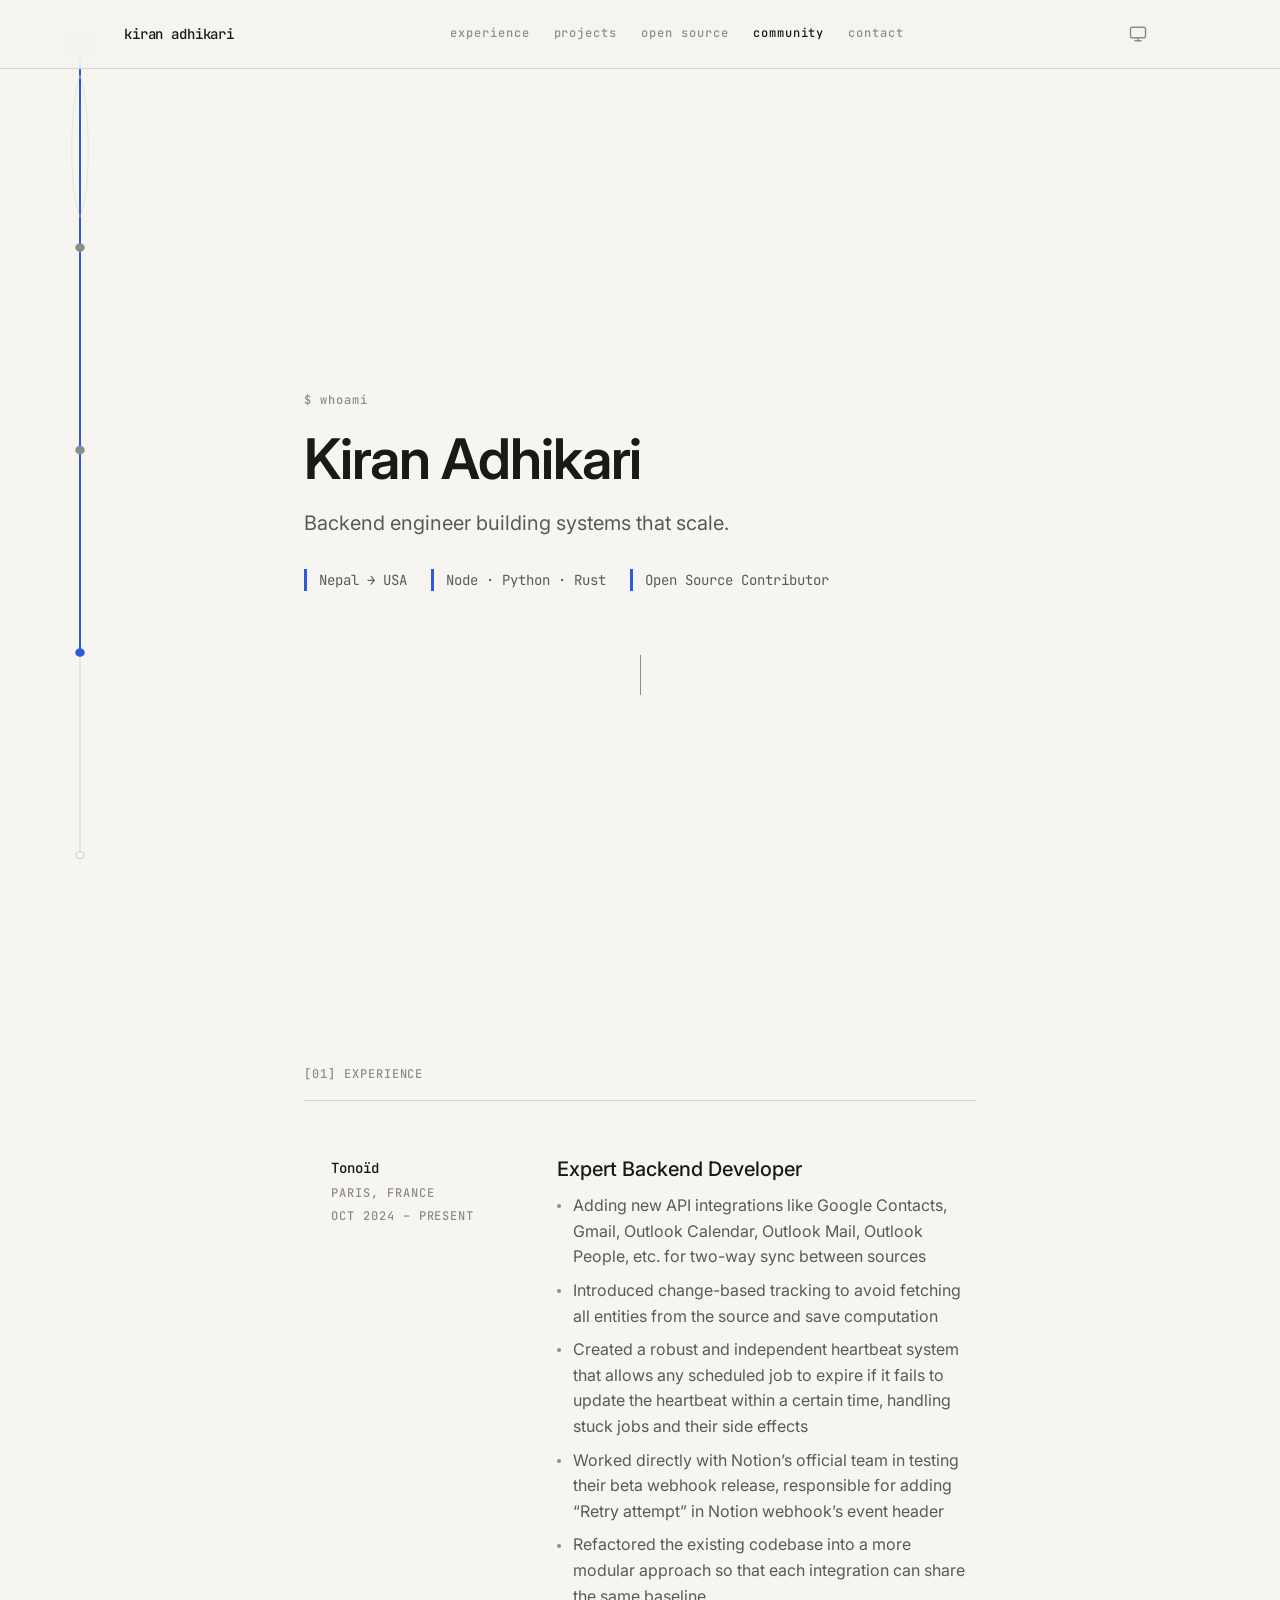
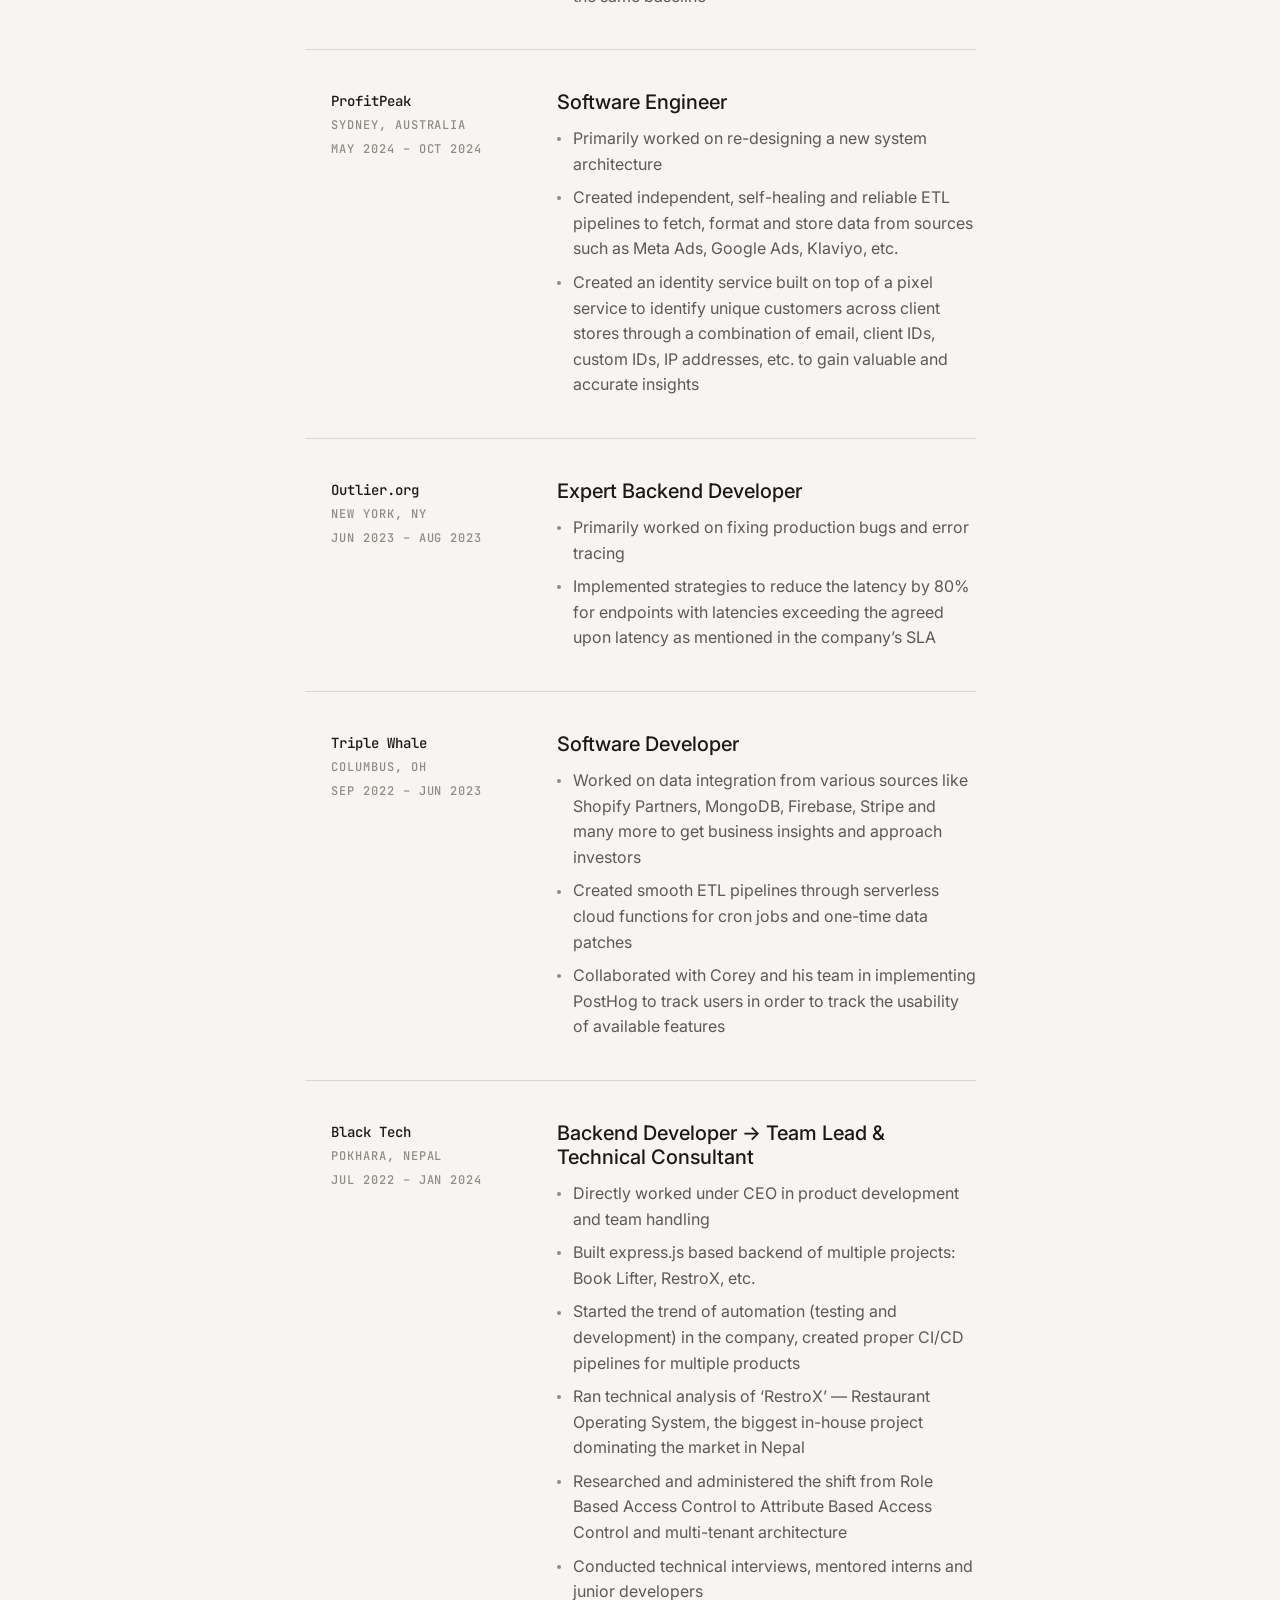
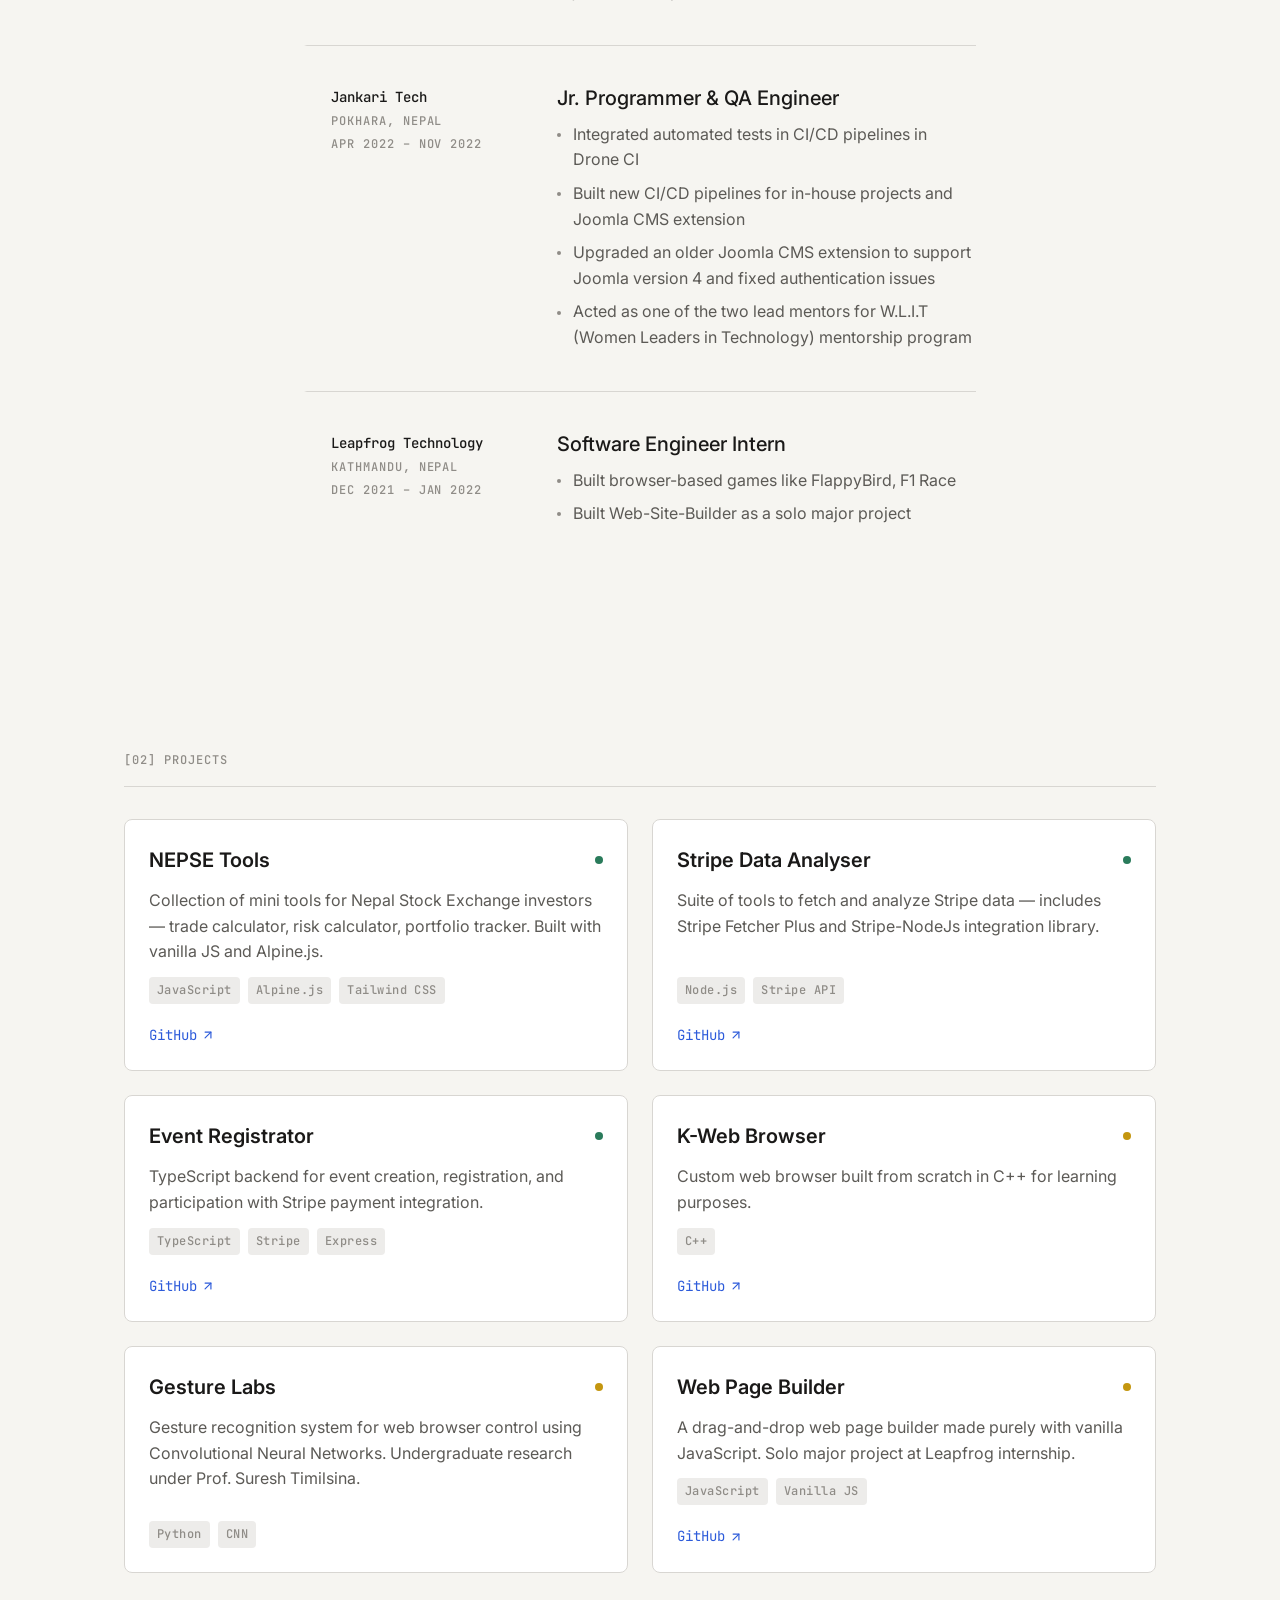
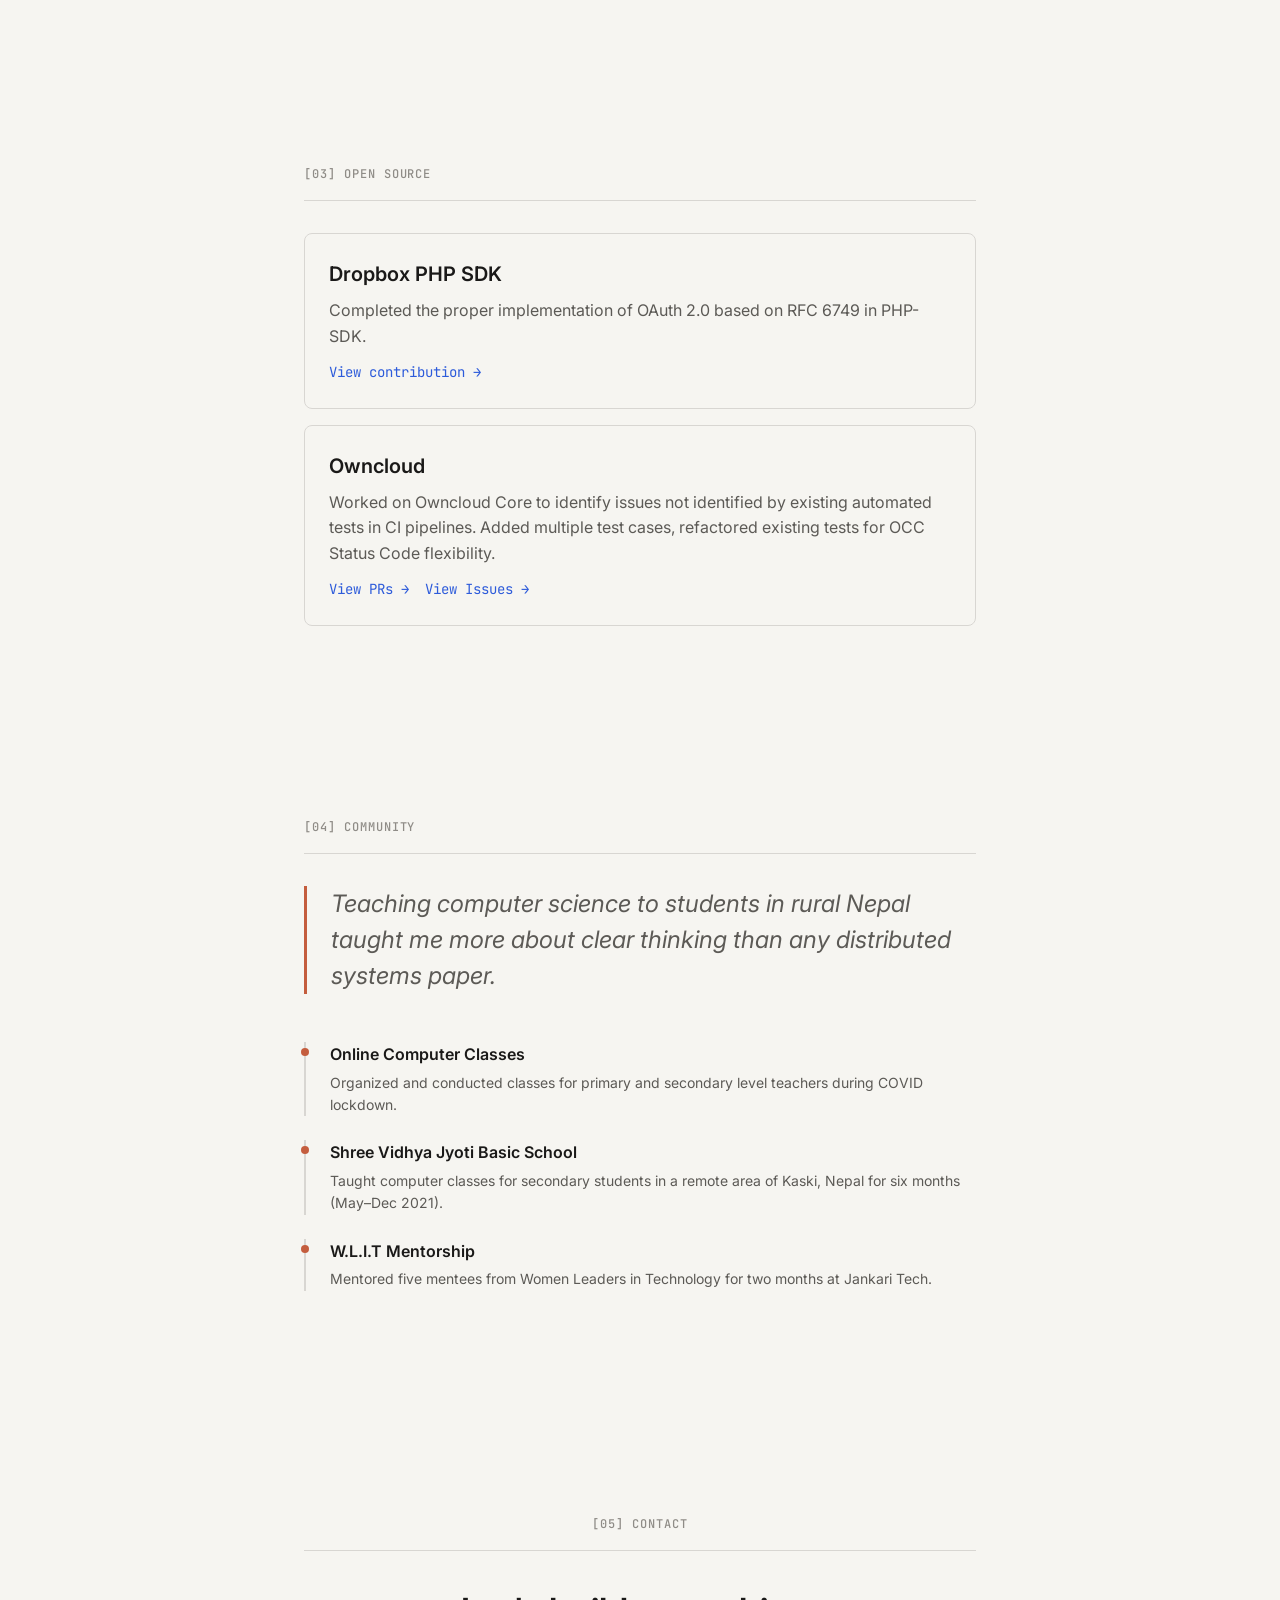
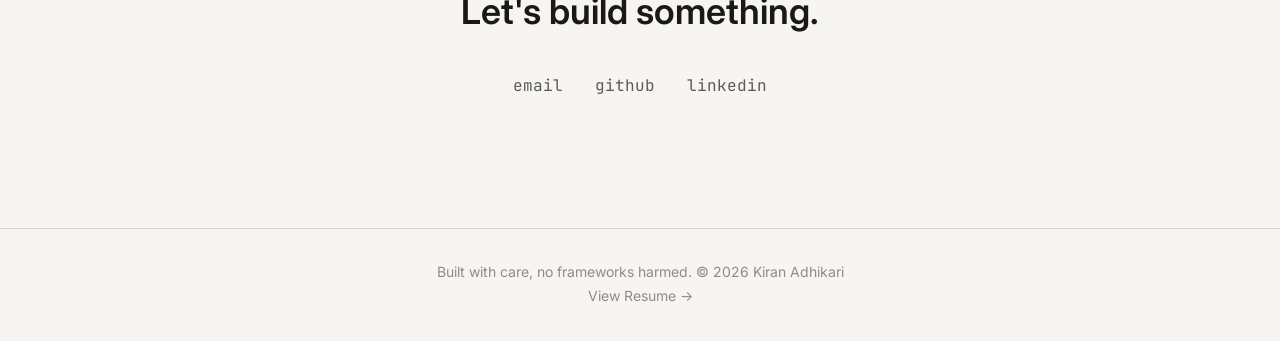
==== index.html @ d4dd1e20 "fix: add missing experiences (Tonoïd, ProfitPeak) and update projects - Add Tonoïd (Paris, current r" ====
<!DOCTYPE html>
<html lang="en">
<head>
  <meta charset="UTF-8">
  <meta name="viewport" content="width=device-width, initial-scale=1.0">
  <title>Kiran Adhikari - Backend Engineer</title>
  <meta name="description" content="Kiran Adhikari is a backend engineer building systems that scale. Node.js, Python, Rust. Open source contributor.">
  <meta property="og:title" content="Kiran Adhikari - Backend Engineer">
  <meta property="og:description" content="Backend engineer building systems that scale. Node.js, Python, Rust.">
  <meta property="og:type" content="website">
  <meta property="og:url" content="https://kiranadh.com">
  <meta name="twitter:card" content="summary">
  <meta name="twitter:title" content="Kiran Adhikari - Backend Engineer">
  <meta name="twitter:description" content="Backend engineer building systems that scale.">
  <link rel="canonical" href="https://kiranadh.com">

  <!-- Prevent theme flash -->
  <script>
    (function() {
      var t = localStorage.getItem('theme');
      if (t === 'dark') document.documentElement.setAttribute('data-theme', 'dark');
      else if (t === 'light') document.documentElement.setAttribute('data-theme', 'light');
      else if (window.matchMedia('(prefers-color-scheme: dark)').matches) document.documentElement.setAttribute('data-theme', 'dark');
      else document.documentElement.setAttribute('data-theme', 'light');
    })();
  </script>

  <!-- Fonts -->
  <link rel="preconnect" href="https://fonts.googleapis.com">
  <link rel="preconnect" href="https://fonts.gstatic.com" crossorigin>
  <link href="https://fonts.googleapis.com/css2?family=Inter:wght@400;500;600&family=JetBrains+Mono:wght@400;500&display=swap" rel="stylesheet">

  <link rel="stylesheet" href="/css/style.css">
</head>
<body>

  <!-- Scroll Progress -->
  <div class="scroll-progress" aria-hidden="true"></div>

  <!-- Navigation -->
  <nav class="nav" role="navigation" aria-label="Main navigation">
    <div class="nav__inner">
      <a href="/" class="nav__home" aria-label="Kiran Adhikari, home">kiran adhikari</a>
      <div class="nav__links" role="list">
        <a href="#experience" class="nav__link" role="listitem">experience</a>
        <a href="#projects" class="nav__link" role="listitem">projects</a>
        <a href="#open-source" class="nav__link" role="listitem">open source</a>
        <a href="#community" class="nav__link" role="listitem">community</a>
        <a href="#contact" class="nav__link" role="listitem">contact</a>
      </div>
      <button class="theme-toggle" type="button" aria-label="Toggle theme">
        <!-- Sun icon -->
        <svg class="icon-sun" viewBox="0 0 24 24" fill="none" stroke="currentColor" stroke-width="2" stroke-linecap="round" stroke-linejoin="round" aria-hidden="true">
          <circle cx="12" cy="12" r="5"></circle>
          <line x1="12" y1="1" x2="12" y2="3"></line>
          <line x1="12" y1="21" x2="12" y2="23"></line>
          <line x1="4.22" y1="4.22" x2="5.64" y2="5.64"></line>
          <line x1="18.36" y1="18.36" x2="19.78" y2="19.78"></line>
          <line x1="1" y1="12" x2="3" y2="12"></line>
          <line x1="21" y1="12" x2="23" y2="12"></line>
          <line x1="4.22" y1="19.78" x2="5.64" y2="18.36"></line>
          <line x1="18.36" y1="5.64" x2="19.78" y2="4.22"></line>
        </svg>
        <!-- Moon icon -->
        <svg class="icon-moon" viewBox="0 0 24 24" fill="none" stroke="currentColor" stroke-width="2" stroke-linecap="round" stroke-linejoin="round" aria-hidden="true">
          <path d="M21 12.79A9 9 0 1 1 11.21 3 7 7 0 0 0 21 12.79z"></path>
        </svg>
        <!-- System icon -->
        <svg class="icon-system" viewBox="0 0 24 24" fill="none" stroke="currentColor" stroke-width="2" stroke-linecap="round" stroke-linejoin="round" aria-hidden="true">
          <rect x="2" y="3" width="20" height="14" rx="2" ry="2"></rect>
          <line x1="8" y1="21" x2="16" y2="21"></line>
          <line x1="12" y1="17" x2="12" y2="21"></line>
        </svg>
      </button>
    </div>
  </nav>

  <!-- Mobile Progress Dots -->
  <div class="mobile-progress" aria-label="Section progress" role="navigation">
    <div class="mobile-progress__dot mobile-progress__dot--active" aria-label="Experience"></div>
    <div class="mobile-progress__dot" aria-label="Projects"></div>
    <div class="mobile-progress__dot" aria-label="Open Source"></div>
    <div class="mobile-progress__dot" aria-label="Community"></div>
    <div class="mobile-progress__dot" aria-label="Contact"></div>
  </div>

  <!-- Commit Graph Sidebar (Desktop) -->
  <div class="commit-graph" aria-hidden="true"></div>

  <main class="main">

    <!-- Hero -->
    <section class="hero" aria-label="Introduction">
      <div class="hero__bg" aria-hidden="true"></div>
      <div class="hero__cursor" aria-hidden="true"></div>
      <div class="hero__content">
        <p class="hero__prompt">$ whoami</p>
        <h1 class="hero__name">Kiran Adhikari</h1>
        <p class="hero__tagline">Backend engineer building systems that scale.</p>
        <div class="hero__meta">
          <span class="hero__meta-item">Nepal &rarr; USA</span>
          <span class="hero__meta-item">Node &middot; Python &middot; Rust</span>
          <span class="hero__meta-item">Open Source Contributor</span>
        </div>
      </div>
      <div class="hero__scroll-indicator" aria-hidden="true">
        <div class="hero__scroll-line"></div>
      </div>
    </section>

    <!-- [01] EXPERIENCE -->
    <section id="experience" class="section">
      <p class="section-label reveal">[01] Experience</p>
      <hr class="section-rule reveal">

      <article class="exp-card reveal">
        <div class="exp-card__left">
          <div class="exp-card__company">Tono&iuml;d</div>
          <div class="exp-card__location">Paris, France</div>
          <div class="exp-card__date">Oct 2024 &ndash; Present</div>
        </div>
        <div class="exp-card__right">
          <h3 class="exp-card__title">Expert Backend Developer</h3>
          <ul class="exp-card__bullets">
            <li>Adding new API integrations like Google Contacts, Gmail, Outlook Calendar, Outlook Mail, Outlook People, etc. for two-way sync between sources</li>
            <li>Introduced change-based tracking to avoid fetching all entities from the source and save computation</li>
            <li>Created a robust and independent heartbeat system that allows any scheduled job to expire if it fails to update the heartbeat within a certain time, handling stuck jobs and their side effects</li>
            <li>Worked directly with Notion&rsquo;s official team in testing their beta webhook release, responsible for adding &ldquo;Retry attempt&rdquo; in Notion webhook&rsquo;s event header</li>
            <li>Refactored the existing codebase into a more modular approach so that each integration can share the same baseline</li>
          </ul>
        </div>
      </article>

      <article class="exp-card reveal">
        <div class="exp-card__left">
          <div class="exp-card__company">ProfitPeak</div>
          <div class="exp-card__location">Sydney, Australia</div>
          <div class="exp-card__date">May 2024 &ndash; Oct 2024</div>
        </div>
        <div class="exp-card__right">
          <h3 class="exp-card__title">Software Engineer</h3>
          <ul class="exp-card__bullets">
            <li>Primarily worked on re-designing a new system architecture</li>
            <li>Created independent, self-healing and reliable ETL pipelines to fetch, format and store data from sources such as Meta Ads, Google Ads, Klaviyo, etc.</li>
            <li>Created an identity service built on top of a pixel service to identify unique customers across client stores through a combination of email, client IDs, custom IDs, IP addresses, etc. to gain valuable and accurate insights</li>
          </ul>
        </div>
      </article>

      <article class="exp-card reveal">
        <div class="exp-card__left">
          <div class="exp-card__company">Outlier.org</div>
          <div class="exp-card__location">New York, NY</div>
          <div class="exp-card__date">Jun 2023 &ndash; Aug 2023</div>
        </div>
        <div class="exp-card__right">
          <h3 class="exp-card__title">Expert Backend Developer</h3>
          <ul class="exp-card__bullets">
            <li>Primarily worked on fixing production bugs and error tracing</li>
            <li>Implemented strategies to reduce the latency by 80% for endpoints with latencies exceeding the agreed upon latency as mentioned in the company&rsquo;s SLA</li>
          </ul>
        </div>
      </article>

      <article class="exp-card reveal">
        <div class="exp-card__left">
          <div class="exp-card__company">Triple Whale</div>
          <div class="exp-card__location">Columbus, OH</div>
          <div class="exp-card__date">Sep 2022 &ndash; Jun 2023</div>
        </div>
        <div class="exp-card__right">
          <h3 class="exp-card__title">Software Developer</h3>
          <ul class="exp-card__bullets">
            <li>Worked on data integration from various sources like Shopify Partners, MongoDB, Firebase, Stripe and many more to get business insights and approach investors</li>
            <li>Created smooth ETL pipelines through serverless cloud functions for cron jobs and one-time data patches</li>
            <li>Collaborated with Corey and his team in implementing PostHog to track users in order to track the usability of available features</li>
          </ul>
        </div>
      </article>

      <article class="exp-card reveal">
        <div class="exp-card__left">
          <div class="exp-card__company">Black Tech</div>
          <div class="exp-card__location">Pokhara, Nepal</div>
          <div class="exp-card__date">Jul 2022 &ndash; Jan 2024</div>
        </div>
        <div class="exp-card__right">
          <h3 class="exp-card__title">Backend Developer &rarr; Team Lead &amp; Technical Consultant</h3>
          <ul class="exp-card__bullets">
            <li>Directly worked under CEO in product development and team handling</li>
            <li>Built express.js based backend of multiple projects: Book Lifter, RestroX, etc.</li>
            <li>Started the trend of automation (testing and development) in the company, created proper CI/CD pipelines for multiple products</li>
            <li>Ran technical analysis of &lsquo;RestroX&rsquo; &mdash; Restaurant Operating System, the biggest in-house project dominating the market in Nepal</li>
            <li>Researched and administered the shift from Role Based Access Control to Attribute Based Access Control and multi-tenant architecture</li>
            <li>Conducted technical interviews, mentored interns and junior developers</li>
          </ul>
        </div>
      </article>

      <article class="exp-card reveal">
        <div class="exp-card__left">
          <div class="exp-card__company">Jankari Tech</div>
          <div class="exp-card__location">Pokhara, Nepal</div>
          <div class="exp-card__date">Apr 2022 &ndash; Nov 2022</div>
        </div>
        <div class="exp-card__right">
          <h3 class="exp-card__title">Jr. Programmer &amp; QA Engineer</h3>
          <ul class="exp-card__bullets">
            <li>Integrated automated tests in CI/CD pipelines in Drone CI</li>
            <li>Built new CI/CD pipelines for in-house projects and Joomla CMS extension</li>
            <li>Upgraded an older Joomla CMS extension to support Joomla version 4 and fixed authentication issues</li>
            <li>Acted as one of the two lead mentors for W.L.I.T (Women Leaders in Technology) mentorship program</li>
          </ul>
        </div>
      </article>

      <article class="exp-card reveal">
        <div class="exp-card__left">
          <div class="exp-card__company">Leapfrog Technology</div>
          <div class="exp-card__location">Kathmandu, Nepal</div>
          <div class="exp-card__date">Dec 2021 &ndash; Jan 2022</div>
        </div>
        <div class="exp-card__right">
          <h3 class="exp-card__title">Software Engineer Intern</h3>
          <ul class="exp-card__bullets">
            <li>Built browser-based games like FlappyBird, F1 Race</li>
            <li>Built Web-Site-Builder as a solo major project</li>
          </ul>
        </div>
      </article>
    </section>

    <!-- [02] PROJECTS -->
    <section id="projects" class="section section--wide">
      <p class="section-label reveal">[02] Projects</p>
      <hr class="section-rule reveal">

      <div class="projects-grid">
        <div class="project-card reveal">
          <div class="project-card__header">
            <h3 class="project-card__name">NEPSE Tools</h3>
            <span class="project-card__status project-card__status--active" title="Active"></span>
          </div>
          <p class="project-card__desc">Collection of mini tools for Nepal Stock Exchange investors &mdash; trade calculator, risk calculator, portfolio tracker. Built with vanilla JS and Alpine.js.</p>
          <div class="project-card__tags">
            <span class="tag">JavaScript</span>
            <span class="tag">Alpine.js</span>
            <span class="tag">Tailwind CSS</span>
          </div>
          <a href="https://github.com/kiranadh1452/nepse-tools" class="project-card__link" target="_blank" rel="noopener noreferrer">
            GitHub
            <svg viewBox="0 0 24 24" fill="none" stroke="currentColor" stroke-width="2" stroke-linecap="round" stroke-linejoin="round" aria-hidden="true"><line x1="7" y1="17" x2="17" y2="7"></line><polyline points="7 7 17 7 17 17"></polyline></svg>
          </a>
        </div>

        <div class="project-card reveal">
          <div class="project-card__header">
            <h3 class="project-card__name">Stripe Data Analyser</h3>
            <span class="project-card__status project-card__status--active" title="Active"></span>
          </div>
          <p class="project-card__desc">Suite of tools to fetch and analyze Stripe data &mdash; includes Stripe Fetcher Plus and Stripe-NodeJs integration library.</p>
          <div class="project-card__tags">
            <span class="tag">Node.js</span>
            <span class="tag">Stripe API</span>
          </div>
          <a href="https://github.com/kiranadh1452/stripe-data-anaylsis-backend" class="project-card__link" target="_blank" rel="noopener noreferrer">
            GitHub
            <svg viewBox="0 0 24 24" fill="none" stroke="currentColor" stroke-width="2" stroke-linecap="round" stroke-linejoin="round" aria-hidden="true"><line x1="7" y1="17" x2="17" y2="7"></line><polyline points="7 7 17 7 17 17"></polyline></svg>
          </a>
        </div>

        <div class="project-card reveal">
          <div class="project-card__header">
            <h3 class="project-card__name">Event Registrator</h3>
            <span class="project-card__status project-card__status--active" title="Active"></span>
          </div>
          <p class="project-card__desc">TypeScript backend for event creation, registration, and participation with Stripe payment integration.</p>
          <div class="project-card__tags">
            <span class="tag">TypeScript</span>
            <span class="tag">Stripe</span>
            <span class="tag">Express</span>
          </div>
          <a href="https://github.com/kiranadh1452/event-registrator-backend" class="project-card__link" target="_blank" rel="noopener noreferrer">
            GitHub
            <svg viewBox="0 0 24 24" fill="none" stroke="currentColor" stroke-width="2" stroke-linecap="round" stroke-linejoin="round" aria-hidden="true"><line x1="7" y1="17" x2="17" y2="7"></line><polyline points="7 7 17 7 17 17"></polyline></svg>
          </a>
        </div>

        <div class="project-card reveal">
          <div class="project-card__header">
            <h3 class="project-card__name">K-Web Browser</h3>
            <span class="project-card__status project-card__status--archived" title="Archived"></span>
          </div>
          <p class="project-card__desc">Custom web browser built from scratch in C++ for learning purposes.</p>
          <div class="project-card__tags">
            <span class="tag">C++</span>
          </div>
          <a href="https://github.com/kiranadh1452/K-Web-Browser" class="project-card__link" target="_blank" rel="noopener noreferrer">
            GitHub
            <svg viewBox="0 0 24 24" fill="none" stroke="currentColor" stroke-width="2" stroke-linecap="round" stroke-linejoin="round" aria-hidden="true"><line x1="7" y1="17" x2="17" y2="7"></line><polyline points="7 7 17 7 17 17"></polyline></svg>
          </a>
        </div>

        <div class="project-card reveal">
          <div class="project-card__header">
            <h3 class="project-card__name">Gesture Labs</h3>
            <span class="project-card__status project-card__status--archived" title="Archived"></span>
          </div>
          <p class="project-card__desc">Gesture recognition system for web browser control using Convolutional Neural Networks. Undergraduate research under Prof. Suresh Timilsina.</p>
          <div class="project-card__tags">
            <span class="tag">Python</span>
            <span class="tag">CNN</span>
          </div>
        </div>

        <div class="project-card reveal">
          <div class="project-card__header">
            <h3 class="project-card__name">Web Page Builder</h3>
            <span class="project-card__status project-card__status--archived" title="Archived"></span>
          </div>
          <p class="project-card__desc">A drag-and-drop web page builder made purely with vanilla JavaScript. Solo major project at Leapfrog internship.</p>
          <div class="project-card__tags">
            <span class="tag">JavaScript</span>
            <span class="tag">Vanilla JS</span>
          </div>
          <a href="https://github.com/kiranadh1452/Web-Page-Builder" class="project-card__link" target="_blank" rel="noopener noreferrer">
            GitHub
            <svg viewBox="0 0 24 24" fill="none" stroke="currentColor" stroke-width="2" stroke-linecap="round" stroke-linejoin="round" aria-hidden="true"><line x1="7" y1="17" x2="17" y2="7"></line><polyline points="7 7 17 7 17 17"></polyline></svg>
          </a>
        </div>
      </div>
    </section>

    <!-- [03] OPEN SOURCE -->
    <section id="open-source" class="section">
      <p class="section-label reveal">[03] Open Source</p>
      <hr class="section-rule reveal">

      <div class="oss-card reveal">
        <h3 class="oss-card__name">Dropbox PHP SDK</h3>
        <p class="oss-card__desc">Completed the proper implementation of OAuth 2.0 based on RFC 6749 in PHP-SDK.</p>
        <div class="oss-card__links">
          <a href="https://github.com/kiranadh1452" class="oss-card__link" target="_blank" rel="noopener noreferrer">View contribution &rarr;</a>
        </div>
      </div>

      <div class="oss-card reveal">
        <h3 class="oss-card__name">Owncloud</h3>
        <p class="oss-card__desc">Worked on Owncloud Core to identify issues not identified by existing automated tests in CI pipelines. Added multiple test cases, refactored existing tests for OCC Status Code flexibility.</p>
        <div class="oss-card__links">
          <a href="https://github.com/kiranadh1452" class="oss-card__link" target="_blank" rel="noopener noreferrer">View PRs &rarr;</a>
          <a href="https://github.com/kiranadh1452" class="oss-card__link" target="_blank" rel="noopener noreferrer">View Issues &rarr;</a>
        </div>
      </div>
    </section>

    <!-- [04] COMMUNITY -->
    <section id="community" class="section">
      <p class="section-label reveal">[04] Community</p>
      <hr class="section-rule reveal">

      <blockquote class="community-quote reveal">
        Teaching computer science to students in rural Nepal taught me more about clear thinking than any distributed systems paper.
      </blockquote>

      <div class="timeline">
        <div class="timeline__item reveal">
          <h4 class="timeline__title">Online Computer Classes</h4>
          <p class="timeline__desc">Organized and conducted classes for primary and secondary level teachers during COVID lockdown.</p>
        </div>
        <div class="timeline__item reveal">
          <h4 class="timeline__title">Shree Vidhya Jyoti Basic School</h4>
          <p class="timeline__desc">Taught computer classes for secondary students in a remote area of Kaski, Nepal for six months (May&ndash;Dec 2021).</p>
        </div>
        <div class="timeline__item reveal">
          <h4 class="timeline__title">W.L.I.T Mentorship</h4>
          <p class="timeline__desc">Mentored five mentees from Women Leaders in Technology for two months at Jankari Tech.</p>
        </div>
      </div>
    </section>

    <!-- [05] CONTACT -->
    <section id="contact" class="section contact">
      <p class="section-label reveal">[05] Contact</p>
      <hr class="section-rule reveal">
      <h2 class="contact__heading reveal">Let's build something.</h2>
      <div class="contact__links reveal">
        <a href="mailto:kiranadh1452@gmail.com" class="contact__link">email</a>
        <a href="https://github.com/kiranadh1452" class="contact__link" target="_blank" rel="noopener noreferrer">github</a>
        <a href="https://www.linkedin.com/in/kiran-adhikari-5765a3194/" class="contact__link" target="_blank" rel="noopener noreferrer">linkedin</a>
      </div>
    </section>

  </main>

  <!-- Footer -->
  <footer class="footer">
    <p class="footer__text">Built with care, no frameworks harmed. &copy; 2026 Kiran Adhikari</p>
    <a href="/resume/" class="footer__link">View Resume &rarr;</a>
  </footer>

  <script src="/js/main.js"></script>
</body>
</html>
---- css/style.css ----
/* ========================================
   DESIGN TOKENS
   ======================================== */

:root {
  /* Color — Light Mode */
  --surface-primary: #F6F5F1;
  --surface-secondary: #EDECEA;
  --surface-elevated: #FFFFFF;
  --text-primary: #1A1918;
  --text-secondary: #5C5A56;
  --text-tertiary: #8F8C87;
  --accent-primary: #2D5BDA;
  --accent-warm: #C45D3E;
  --accent-success: #2A7B5B;
  --border-subtle: #D8D6D2;
  --border-strong: #B0ADA8;

  /* Typography */
  --font-sans: 'Inter', -apple-system, BlinkMacSystemFont, 'Segoe UI', sans-serif;
  --font-mono: 'JetBrains Mono', 'Fira Code', 'Consolas', monospace;

  --type-display: 3.5rem;
  --type-h1: 2.25rem;
  --type-h2: 1.5rem;
  --type-h3: 1.25rem;
  --type-body: 1rem;
  --type-small: 0.875rem;
  --type-label: 0.75rem;
  --type-code: 0.875rem;

  /* Spacing */
  --space-1: 0.25rem;
  --space-2: 0.5rem;
  --space-3: 0.75rem;
  --space-4: 1rem;
  --space-6: 1.5rem;
  --space-8: 2rem;
  --space-12: 3rem;
  --space-16: 4rem;
  --space-24: 6rem;
  --space-32: 8rem;

  /* Layout */
  --content-width: 720px;
  --content-wide: 1080px;

  /* Transitions */
  --ease-out-expo: cubic-bezier(0.16, 1, 0.3, 1);
}

/* Dark Mode */
[data-theme="dark"] {
  --surface-primary: #131211;
  --surface-secondary: #1C1B19;
  --surface-elevated: #242320;
  --text-primary: #E8E6E1;
  --text-secondary: #A09D97;
  --text-tertiary: #6B6862;
  --accent-primary: #5B8AF5;
  --accent-warm: #E07558;
  --accent-success: #3DA87A;
  --border-subtle: #2A2926;
  --border-strong: #3D3B37;
}

/* ========================================
   BASE & RESET
   ======================================== */

*, *::before, *::after {
  margin: 0;
  padding: 0;
  box-sizing: border-box;
}

html {
  scroll-behavior: smooth;
  -webkit-text-size-adjust: 100%;
}

body {
  font-family: var(--font-sans);
  font-size: var(--type-body);
  line-height: 1.6;
  color: var(--text-secondary);
  background-color: var(--surface-primary);
  transition: background-color 300ms, color 300ms;
  -webkit-font-smoothing: antialiased;
  -moz-osx-font-smoothing: grayscale;
}

a {
  color: var(--accent-primary);
  text-decoration: none;
  transition: color 200ms;
}

a:hover {
  color: var(--text-primary);
}

a:focus-visible {
  outline: 2px solid var(--accent-primary);
  outline-offset: 2px;
  border-radius: 2px;
}

ul, ol {
  list-style: none;
}

img {
  max-width: 100%;
  display: block;
}

button {
  font: inherit;
  color: inherit;
  background: none;
  border: none;
  cursor: pointer;
}

/* ========================================
   SCROLL PROGRESS BAR
   ======================================== */

.scroll-progress {
  position: fixed;
  top: 0;
  left: 0;
  height: 2px;
  width: 0%;
  background: var(--accent-primary);
  z-index: 1000;
  transition: none;
}

/* ========================================
   NAVIGATION
   ======================================== */

.nav {
  position: sticky;
  top: 0;
  z-index: 100;
  background: color-mix(in srgb, var(--surface-primary) 80%, transparent);
  backdrop-filter: blur(10px);
  -webkit-backdrop-filter: blur(10px);
  border-bottom: 1px solid var(--border-subtle);
  transition: background-color 300ms, border-color 300ms;
}

.nav__inner {
  max-width: var(--content-wide);
  margin: 0 auto;
  padding: var(--space-4) var(--space-6);
  display: flex;
  align-items: center;
  justify-content: space-between;
  gap: var(--space-6);
}

.nav__home {
  font-family: var(--font-mono);
  font-size: var(--type-small);
  font-weight: 500;
  color: var(--text-primary);
  text-decoration: none;
  white-space: nowrap;
  letter-spacing: -0.01em;
  transition: color 200ms;
}

.nav__home:hover {
  color: var(--accent-primary);
}

.nav__links {
  display: flex;
  align-items: center;
  gap: var(--space-6);
  overflow-x: auto;
  scrollbar-width: none;
  -ms-overflow-style: none;
}

.nav__links::-webkit-scrollbar {
  display: none;
}

.nav__link {
  font-family: var(--font-mono);
  font-size: var(--type-label);
  font-weight: 500;
  letter-spacing: 0.08em;
  text-transform: lowercase;
  color: var(--text-tertiary);
  text-decoration: none;
  white-space: nowrap;
  padding: var(--space-1) 0;
  transition: color 200ms;
}

.nav__link:hover,
.nav__link--active {
  color: var(--text-primary);
}

.theme-toggle {
  flex-shrink: 0;
  width: 36px;
  height: 36px;
  display: flex;
  align-items: center;
  justify-content: center;
  border-radius: 8px;
  color: var(--text-tertiary);
  transition: color 200ms, background-color 200ms;
}

.theme-toggle:hover {
  color: var(--text-primary);
  background: var(--surface-secondary);
}

.theme-toggle svg {
  width: 18px;
  height: 18px;
}

.theme-toggle .icon-sun,
.theme-toggle .icon-moon,
.theme-toggle .icon-system {
  display: none;
}

[data-theme="light"] .theme-toggle .icon-sun { display: block; }
[data-theme="dark"] .theme-toggle .icon-moon { display: block; }
.theme-toggle .icon-system { display: block; }
[data-theme="light"] .theme-toggle .icon-system,
[data-theme="dark"] .theme-toggle .icon-system { display: none; }

/* Mobile dot indicator */
.mobile-progress {
  display: none;
}

@media (max-width: 1023px) {
  .mobile-progress {
    display: flex;
    position: fixed;
    top: 57px;
    left: 0;
    right: 0;
    z-index: 99;
    justify-content: center;
    gap: var(--space-2);
    padding: var(--space-2) 0;
    background: color-mix(in srgb, var(--surface-primary) 80%, transparent);
    backdrop-filter: blur(10px);
    -webkit-backdrop-filter: blur(10px);
  }

  .mobile-progress__dot {
    width: 6px;
    height: 6px;
    border-radius: 50%;
    background: var(--border-subtle);
    transition: background-color 300ms, transform 300ms;
  }

  .mobile-progress__dot--active {
    background: var(--accent-primary);
    transform: scale(1.4);
  }
}

/* ========================================
   LAYOUT
   ======================================== */

.main {
  position: relative;
}

.section {
  max-width: var(--content-width);
  margin: 0 auto;
  padding: var(--space-24) var(--space-6);
}

.section--wide {
  max-width: var(--content-wide);
}

.section-label {
  font-family: var(--font-mono);
  font-size: var(--type-label);
  font-weight: 500;
  letter-spacing: 0.08em;
  text-transform: uppercase;
  color: var(--text-tertiary);
  margin-bottom: var(--space-4);
}

.section-rule {
  border: none;
  height: 1px;
  background: var(--border-subtle);
  margin-bottom: var(--space-8);
  transition: background-color 300ms;
}

/* ========================================
   HERO
   ======================================== */

.hero {
  min-height: 100vh;
  min-height: 100dvh;
  display: flex;
  flex-direction: column;
  justify-content: center;
  position: relative;
  max-width: var(--content-width);
  margin: 0 auto;
  padding: var(--space-24) var(--space-6) var(--space-12);
}

.hero__bg {
  position: fixed;
  inset: 0;
  pointer-events: none;
  background:
    repeating-linear-gradient(
      0deg,
      transparent,
      transparent 39px,
      var(--border-subtle) 39px,
      var(--border-subtle) 40px
    ),
    repeating-linear-gradient(
      90deg,
      transparent,
      transparent 39px,
      var(--border-subtle) 39px,
      var(--border-subtle) 40px
    );
  opacity: 0.03;
  z-index: -1;
}

[data-theme="dark"] .hero__bg {
  opacity: 0.05;
}

.hero__cursor {
  position: absolute;
  inset: 0;
  pointer-events: none;
  opacity: 0;
  transition: opacity 300ms;
  z-index: 0;
}

.hero__content {
  position: relative;
  z-index: 1;
}

.hero__prompt {
  font-family: var(--font-mono);
  font-size: var(--type-label);
  font-weight: 500;
  letter-spacing: 0.08em;
  color: var(--text-tertiary);
  margin-bottom: var(--space-4);
}

.hero__name {
  font-family: var(--font-sans);
  font-size: var(--type-display);
  font-weight: 600;
  line-height: 1.2;
  letter-spacing: -0.02em;
  color: var(--text-primary);
  margin-bottom: var(--space-4);
  transition: color 300ms;
}

.hero__tagline {
  font-size: var(--type-h3);
  font-weight: 400;
  color: var(--text-secondary);
  margin-bottom: var(--space-8);
  line-height: 1.4;
  transition: color 300ms;
}

.hero__meta {
  display: flex;
  flex-wrap: wrap;
  gap: var(--space-6);
}

.hero__meta-item {
  font-family: var(--font-mono);
  font-size: var(--type-small);
  color: var(--text-secondary);
  padding-left: var(--space-3);
  border-left: 3px solid var(--accent-primary);
  transition: color 300ms, border-color 300ms;
}

.hero__scroll-indicator {
  display: flex;
  justify-content: center;
  margin-top: var(--space-16);
}

.hero__scroll-line {
  width: 1px;
  height: 40px;
  background: var(--text-tertiary);
  animation: pulse-line 2s ease-in-out infinite;
}

@keyframes pulse-line {
  0%, 100% { opacity: 0.2; }
  50% { opacity: 0.8; }
}

/* Hero stagger animation */
.hero__content > * {
  opacity: 0;
  transform: translateY(8px);
}

.hero--loaded .hero__content > * {
  opacity: 1;
  transform: translateY(0);
  transition: opacity 300ms var(--ease-out-expo), transform 300ms var(--ease-out-expo);
}

.hero--loaded .hero__content > *:nth-child(1) { transition-delay: 200ms; }
.hero--loaded .hero__content > *:nth-child(2) { transition-delay: 240ms; }
.hero--loaded .hero__content > *:nth-child(3) { transition-delay: 280ms; }
.hero--loaded .hero__content > *:nth-child(4) { transition-delay: 320ms; }

.hero--loaded .hero__scroll-indicator {
  opacity: 1;
  transform: translateY(0);
  transition: opacity 300ms var(--ease-out-expo) 400ms, transform 300ms var(--ease-out-expo) 400ms;
}

.hero__scroll-indicator {
  opacity: 0;
  transform: translateY(8px);
}

/* ========================================
   EXPERIENCE CARDS
   ======================================== */

.exp-card {
  display: grid;
  grid-template-columns: 30% 1fr;
  gap: var(--space-8);
  padding: var(--space-6) 0;
  border-left: 3px solid transparent;
  padding-left: var(--space-6);
  transition: border-color 300ms;
}

.exp-card:not(:last-child) {
  margin-bottom: var(--space-4);
  border-bottom: 1px solid var(--border-subtle);
  padding-bottom: var(--space-8);
}

.exp-card:hover {
  border-left-color: var(--accent-primary);
}

.exp-card__left {
  font-family: var(--font-mono);
}

.exp-card__company {
  font-size: var(--type-code);
  font-weight: 500;
  color: var(--text-primary);
  transition: color 300ms;
}

.exp-card__location,
.exp-card__date {
  font-size: var(--type-label);
  font-weight: 500;
  letter-spacing: 0.08em;
  text-transform: uppercase;
  color: var(--text-tertiary);
  margin-top: var(--space-1);
  transition: color 300ms;
}

.exp-card__title {
  font-size: var(--type-h3);
  font-weight: 500;
  color: var(--text-primary);
  margin-bottom: var(--space-3);
  line-height: 1.2;
  transition: color 300ms;
}

.exp-card__bullets {
  list-style: none;
}

.exp-card__bullets li {
  position: relative;
  padding-left: var(--space-4);
  margin-bottom: var(--space-2);
  color: var(--text-secondary);
  font-size: var(--type-body);
  line-height: 1.6;
  transition: color 300ms;
}

.exp-card__bullets li::before {
  content: '';
  position: absolute;
  left: 0;
  top: 0.7em;
  width: 4px;
  height: 4px;
  border-radius: 50%;
  background: var(--text-tertiary);
}

/* ========================================
   PROJECT CARDS
   ======================================== */

.projects-grid {
  display: grid;
  grid-template-columns: repeat(2, 1fr);
  gap: var(--space-6);
}

.project-card {
  padding: var(--space-6);
  background: var(--surface-elevated);
  border: 1px solid var(--border-subtle);
  border-radius: 8px;
  transition: border-color 300ms, background-color 300ms, transform 200ms;
  display: flex;
  flex-direction: column;
  gap: var(--space-3);
}

.project-card:hover {
  border-color: var(--border-strong);
  transform: translateY(-2px);
}

.project-card__header {
  display: flex;
  align-items: center;
  justify-content: space-between;
  gap: var(--space-3);
}

.project-card__name {
  font-size: var(--type-h3);
  font-weight: 600;
  color: var(--text-primary);
  transition: color 300ms;
}

.project-card__status {
  width: 8px;
  height: 8px;
  border-radius: 50%;
  flex-shrink: 0;
}

.project-card__status--active {
  background: var(--accent-success);
}

.project-card__status--archived {
  background: #C4960F;
}

[data-theme="dark"] .project-card__status--archived {
  background: #D4A72C;
}

.project-card__desc {
  color: var(--text-secondary);
  font-size: var(--type-body);
  line-height: 1.6;
  transition: color 300ms;
}

.project-card__tags {
  display: flex;
  flex-wrap: wrap;
  gap: var(--space-2);
  margin-top: auto;
}

.tag {
  font-family: var(--font-mono);
  font-size: var(--type-label);
  font-weight: 500;
  letter-spacing: 0.04em;
  padding: var(--space-1) var(--space-2);
  background: var(--surface-secondary);
  color: var(--text-tertiary);
  border-radius: 4px;
  transition: background-color 300ms, color 300ms;
}

.project-card__link {
  display: inline-flex;
  align-items: center;
  gap: var(--space-1);
  font-family: var(--font-mono);
  font-size: var(--type-small);
  color: var(--accent-primary);
  margin-top: var(--space-2);
  transition: color 200ms;
}

.project-card__link:hover {
  color: var(--text-primary);
}

.project-card__link svg {
  width: 14px;
  height: 14px;
}

/* ========================================
   OPEN SOURCE
   ======================================== */

.oss-card {
  padding: var(--space-6);
  border: 1px solid var(--border-subtle);
  border-radius: 8px;
  transition: border-color 300ms, background-color 300ms;
}

.oss-card:not(:last-child) {
  margin-bottom: var(--space-4);
}

.oss-card:hover {
  border-color: var(--border-strong);
}

.oss-card__name {
  font-size: var(--type-h3);
  font-weight: 600;
  color: var(--text-primary);
  margin-bottom: var(--space-2);
  transition: color 300ms;
}

.oss-card__desc {
  color: var(--text-secondary);
  line-height: 1.6;
  margin-bottom: var(--space-3);
  transition: color 300ms;
}

.oss-card__links {
  display: flex;
  flex-wrap: wrap;
  gap: var(--space-4);
}

.oss-card__link {
  font-family: var(--font-mono);
  font-size: var(--type-small);
  color: var(--accent-primary);
  transition: color 200ms;
}

.oss-card__link:hover {
  color: var(--text-primary);
}

/* ========================================
   COMMUNITY
   ======================================== */

.community-quote {
  font-size: var(--type-h2);
  font-style: italic;
  font-weight: 400;
  color: var(--text-secondary);
  line-height: 1.5;
  border-left: 3px solid var(--accent-warm);
  padding-left: var(--space-6);
  margin-bottom: var(--space-12);
  transition: color 300ms, border-color 300ms;
}

.timeline {
  display: flex;
  flex-direction: column;
  gap: var(--space-6);
}

.timeline__item {
  padding-left: var(--space-6);
  border-left: 2px solid var(--border-subtle);
  position: relative;
  transition: border-color 300ms;
}

.timeline__item::before {
  content: '';
  position: absolute;
  left: -5px;
  top: 6px;
  width: 8px;
  height: 8px;
  border-radius: 50%;
  background: var(--accent-warm);
}

.timeline__title {
  font-size: var(--type-body);
  font-weight: 600;
  color: var(--text-primary);
  margin-bottom: var(--space-1);
  transition: color 300ms;
}

.timeline__desc {
  color: var(--text-secondary);
  font-size: var(--type-small);
  line-height: 1.6;
  transition: color 300ms;
}

/* ========================================
   CONTACT
   ======================================== */

.contact {
  text-align: center;
  padding-top: var(--space-32);
  padding-bottom: var(--space-32);
}

.contact__heading {
  font-size: var(--type-h1);
  font-weight: 600;
  color: var(--text-primary);
  margin-bottom: var(--space-8);
  transition: color 300ms;
}

.contact__links {
  display: flex;
  justify-content: center;
  gap: var(--space-8);
}

.contact__link {
  font-family: var(--font-mono);
  font-size: var(--type-body);
  color: var(--text-secondary);
  position: relative;
  padding-bottom: 2px;
  transition: color 200ms;
}

.contact__link::after {
  content: '';
  position: absolute;
  bottom: 0;
  left: 0;
  width: 0;
  height: 1px;
  background: var(--accent-primary);
  transition: width 300ms var(--ease-out-expo);
}

.contact__link:hover {
  color: var(--text-primary);
}

.contact__link:hover::after {
  width: 100%;
}

/* ========================================
   FOOTER
   ======================================== */

.footer {
  text-align: center;
  padding: var(--space-8) var(--space-6);
  border-top: 1px solid var(--border-subtle);
  transition: border-color 300ms;
}

.footer__text {
  font-size: var(--type-small);
  color: var(--text-tertiary);
  transition: color 300ms;
}

.footer__link {
  font-size: var(--type-small);
  color: var(--text-tertiary);
  transition: color 200ms;
}

.footer__link:hover {
  color: var(--accent-primary);
}

/* ========================================
   COMMIT GRAPH SIDEBAR (Desktop)
   ======================================== */

.commit-graph {
  position: fixed;
  left: 60px;
  top: 0;
  height: 100vh;
  z-index: 50;
  pointer-events: none;
}

.commit-graph svg {
  height: 100%;
}

.commit-graph__dot {
  pointer-events: all;
  cursor: pointer;
  transition: fill 300ms, stroke 300ms;
}

@media (max-width: 1023px) {
  .commit-graph {
    display: none;
  }
}

@media (max-width: 1200px) and (min-width: 1024px) {
  .commit-graph {
    left: 20px;
  }
}

/* ========================================
   SCROLL REVEAL
   ======================================== */

.reveal {
  opacity: 0;
  transform: translateY(8px);
  transition: opacity 300ms var(--ease-out-expo), transform 300ms var(--ease-out-expo);
}

.reveal--visible {
  opacity: 1;
  transform: translateY(0);
}

/* ========================================
   REDUCED MOTION
   ======================================== */

@media (prefers-reduced-motion: reduce) {
  *, *::before, *::after {
    animation-duration: 0.01ms !important;
    animation-iteration-count: 1 !important;
    transition-duration: 0.01ms !important;
  }

  html {
    scroll-behavior: auto;
  }

  .reveal {
    opacity: 1;
    transform: none;
  }

  .hero__content > * {
    opacity: 1;
    transform: none;
  }

  .hero__scroll-indicator {
    opacity: 1;
    transform: none;
  }

  .hero__cursor {
    display: none;
  }
}

/* ========================================
   RESPONSIVE
   ======================================== */

@media (max-width: 768px) {
  :root {
    --type-display: 2.5rem;
    --type-h1: 1.75rem;
    --type-h2: 1.25rem;
    --type-h3: 1.125rem;
  }

  .nav__inner {
    padding: var(--space-3) var(--space-4);
  }

  .section {
    padding: var(--space-16) var(--space-4);
  }

  .hero {
    padding: var(--space-16) var(--space-4) var(--space-8);
  }

  .hero__meta {
    flex-direction: column;
    gap: var(--space-3);
  }

  .exp-card {
    grid-template-columns: 1fr;
    gap: var(--space-3);
    padding-left: var(--space-4);
  }

  .projects-grid {
    grid-template-columns: 1fr;
  }

  .contact__links {
    flex-direction: column;
    gap: var(--space-4);
  }
}

@media (max-width: 480px) {
  :root {
    --type-display: 2rem;
  }

  .nav__links {
    gap: var(--space-4);
  }
}
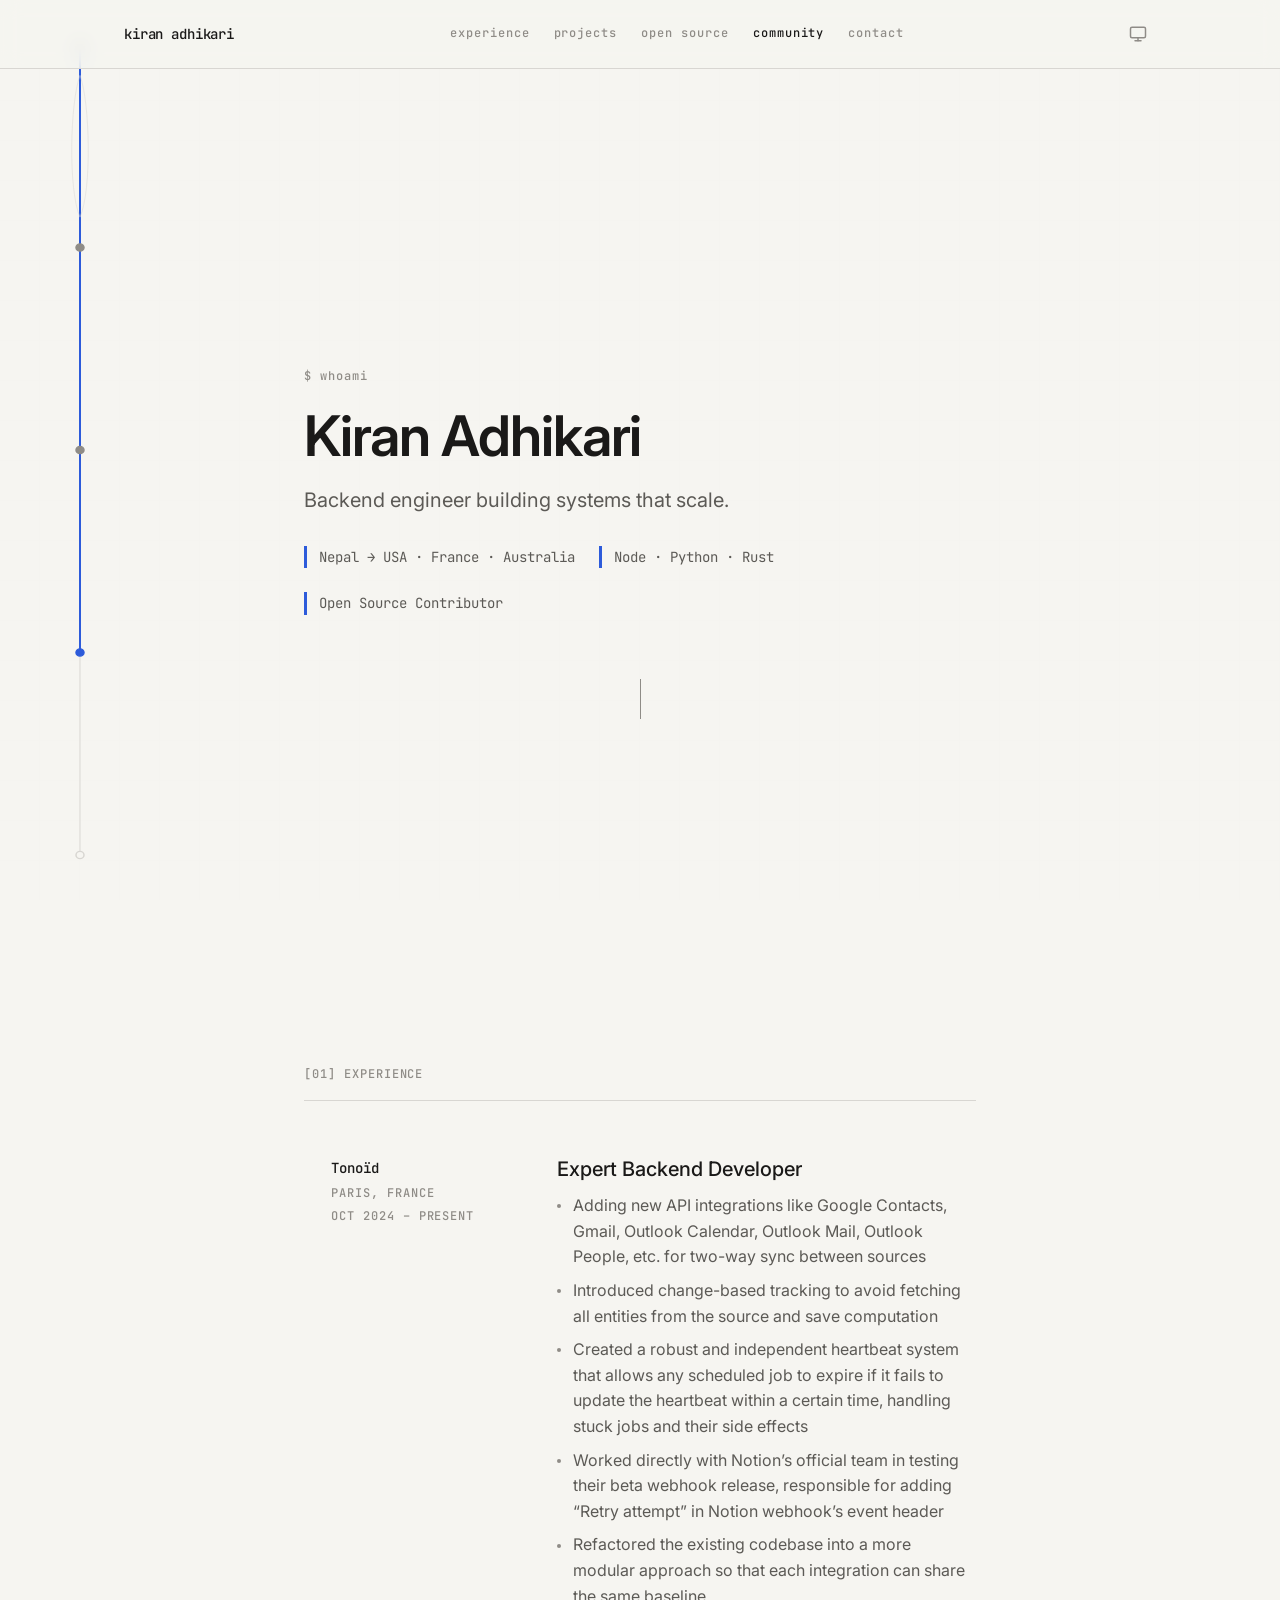
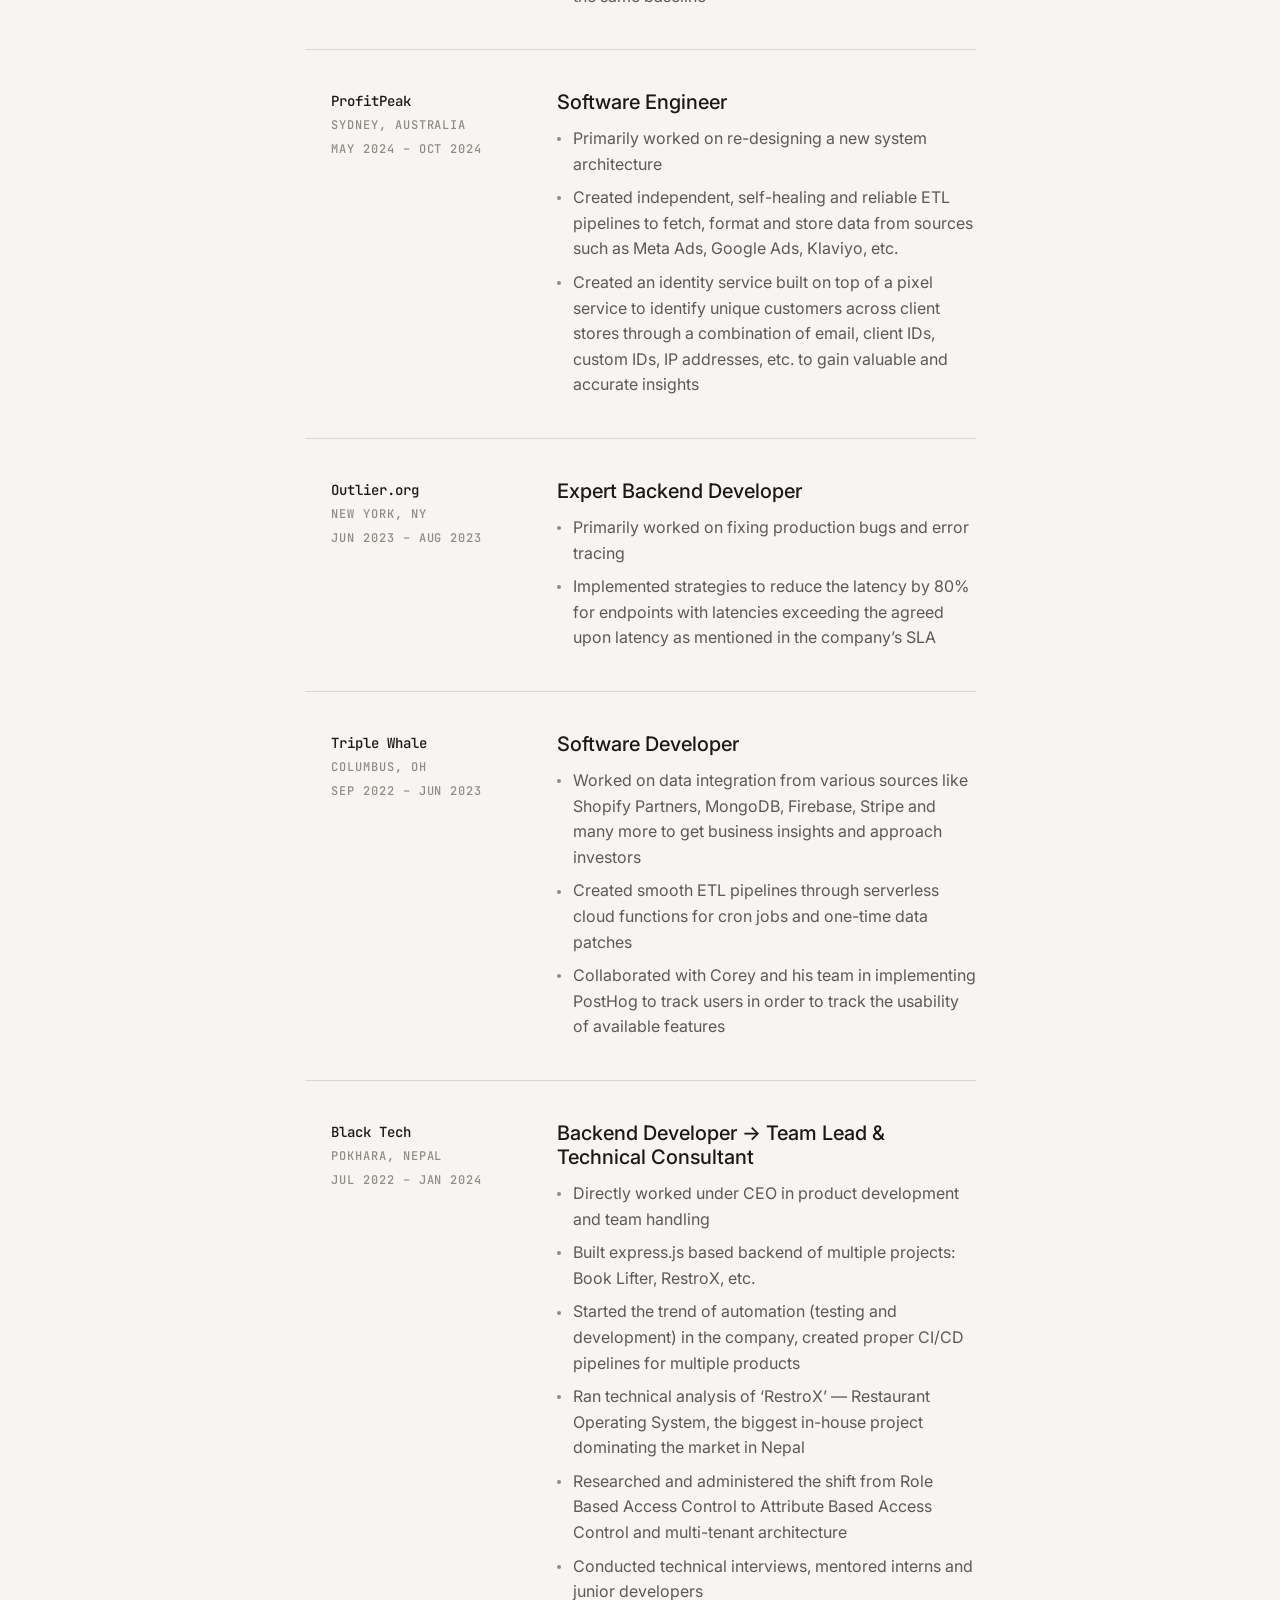
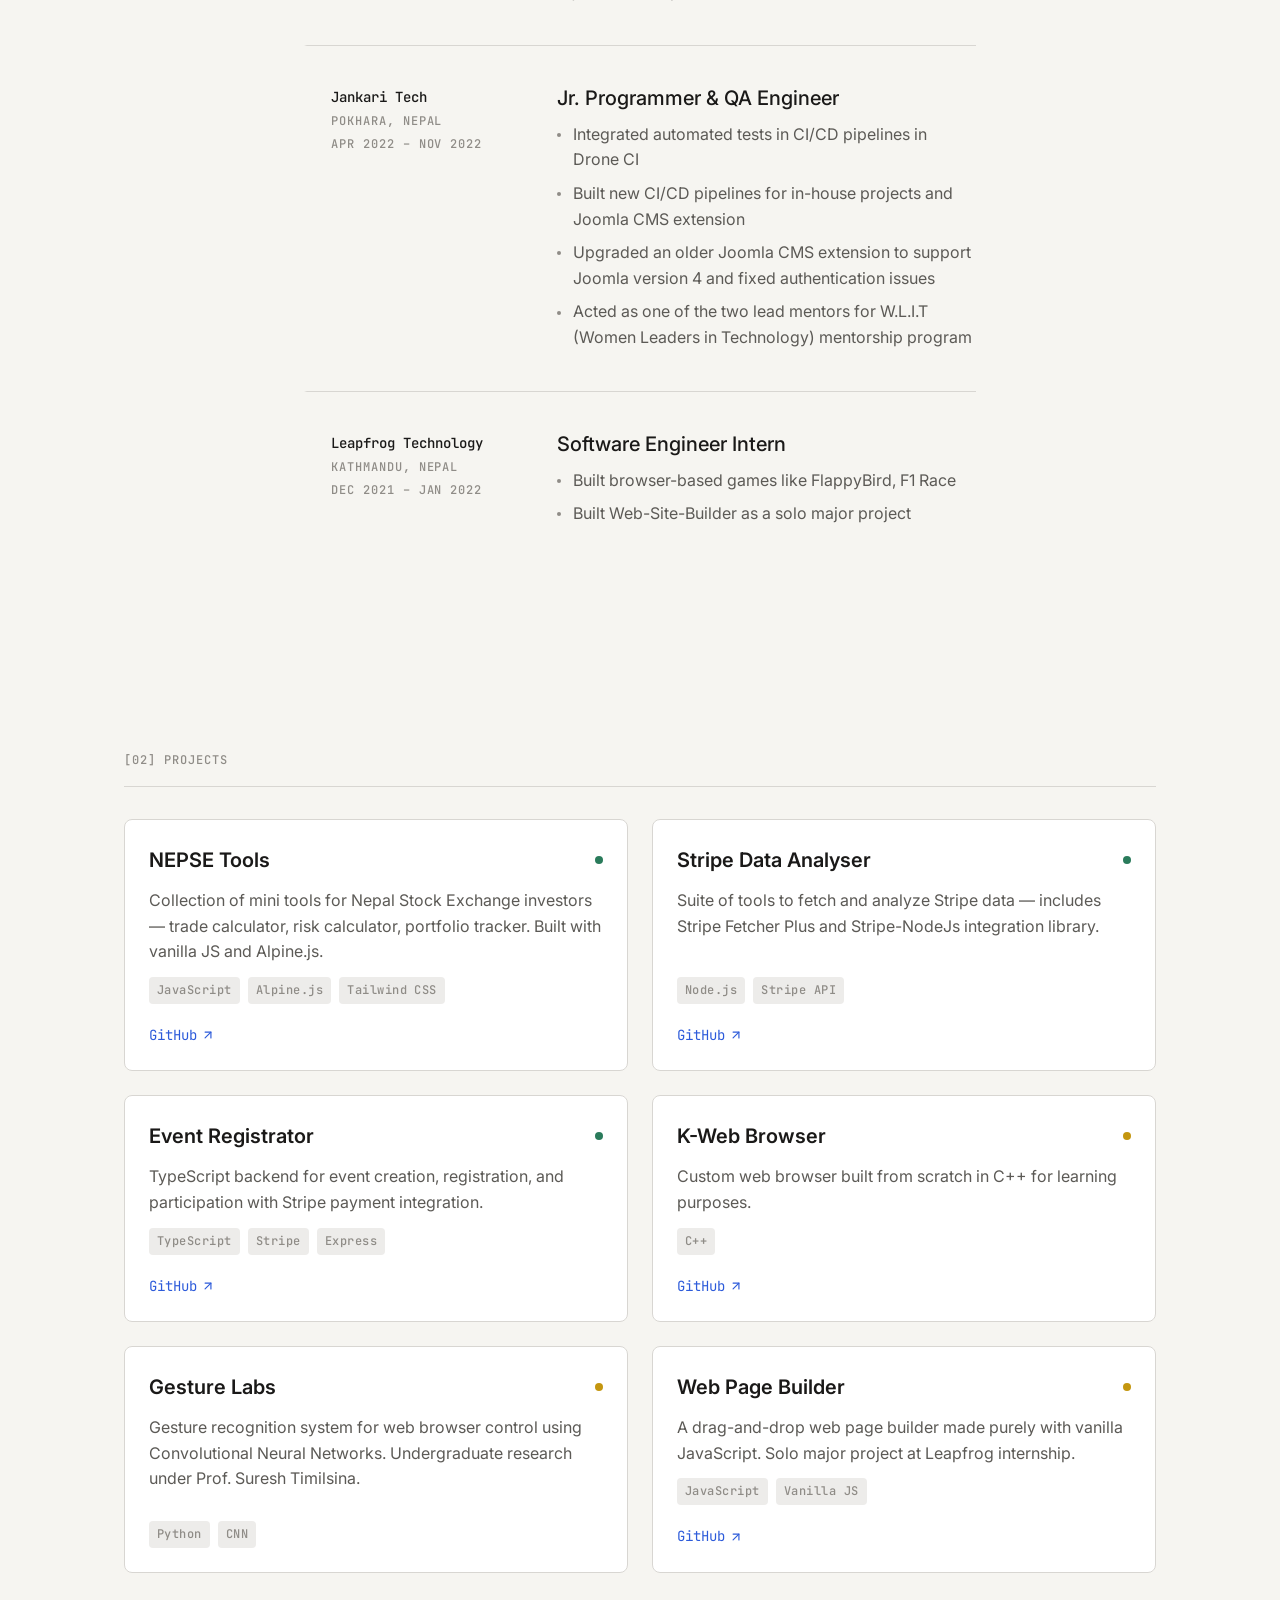
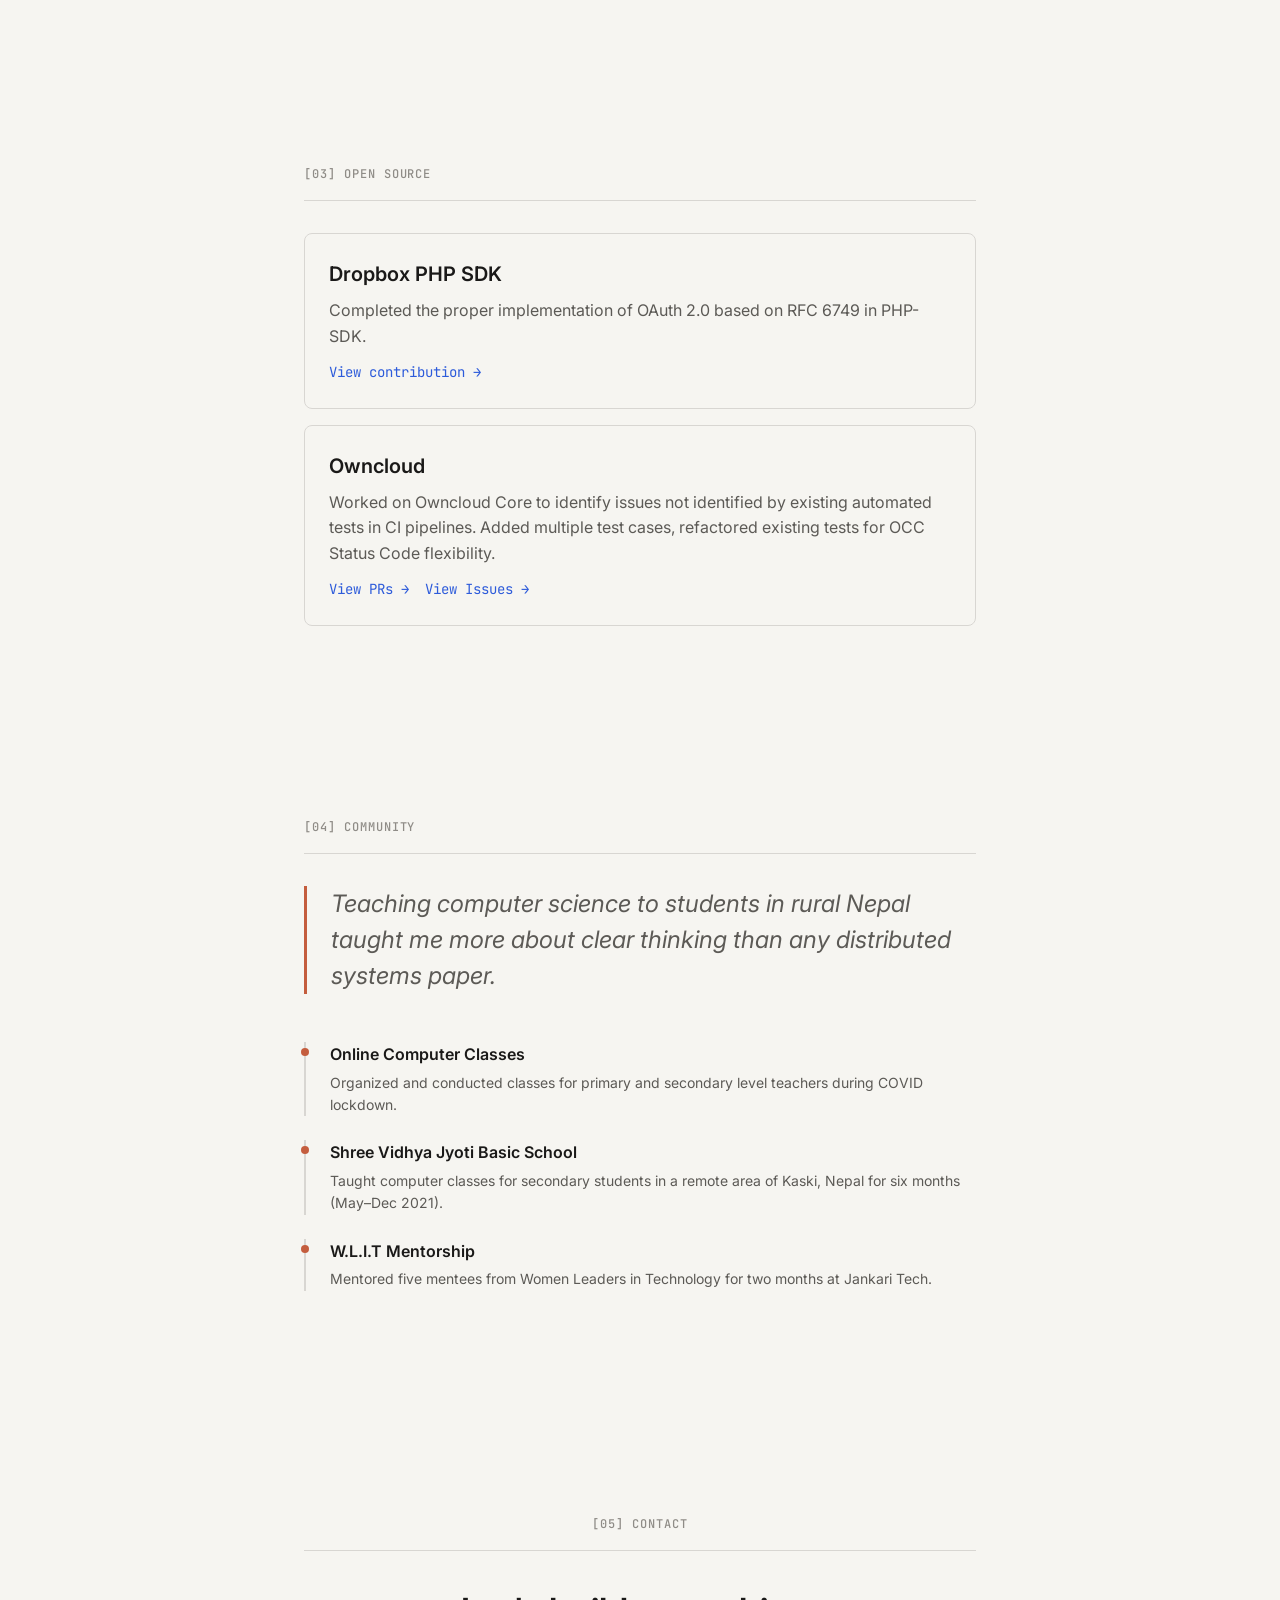
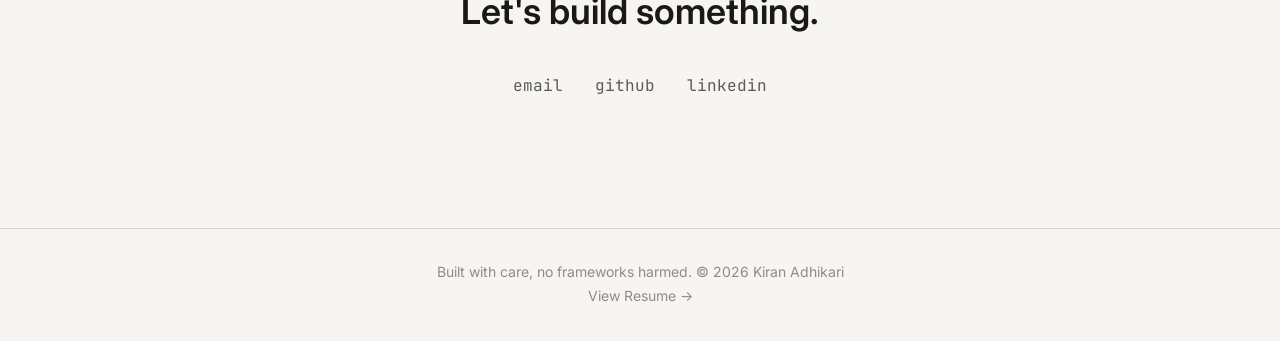
==== commit c920289e: "fix: update hero geo, fix OSS links, center resume pages - Hero meta: "Nepal → USA · France · Austra" ====
--- a/index.html
+++ b/index.html
@@ -98,7 +98,7 @@
         <h1 class="hero__name">Kiran Adhikari</h1>
         <p class="hero__tagline">Backend engineer building systems that scale.</p>
         <div class="hero__meta">
-          <span class="hero__meta-item">Nepal &rarr; USA</span>
+          <span class="hero__meta-item">Nepal &rarr; USA &middot; France &middot; Australia</span>
           <span class="hero__meta-item">Node &middot; Python &middot; Rust</span>
           <span class="hero__meta-item">Open Source Contributor</span>
         </div>
@@ -340,7 +340,7 @@
         <h3 class="oss-card__name">Dropbox PHP SDK</h3>
         <p class="oss-card__desc">Completed the proper implementation of OAuth 2.0 based on RFC 6749 in PHP-SDK.</p>
         <div class="oss-card__links">
-          <a href="https://github.com/kiranadh1452" class="oss-card__link" target="_blank" rel="noopener noreferrer">View contribution &rarr;</a>
+          <a href="https://github.com/kunalvarma05/dropbox-php-sdk/commit/1f4e143a73362f69e5cad93e2ca2da25fe1e1e38" class="oss-card__link" target="_blank" rel="noopener noreferrer">View contribution &rarr;</a>
         </div>
       </div>
 
@@ -348,8 +348,8 @@
         <h3 class="oss-card__name">Owncloud</h3>
         <p class="oss-card__desc">Worked on Owncloud Core to identify issues not identified by existing automated tests in CI pipelines. Added multiple test cases, refactored existing tests for OCC Status Code flexibility.</p>
         <div class="oss-card__links">
-          <a href="https://github.com/kiranadh1452" class="oss-card__link" target="_blank" rel="noopener noreferrer">View PRs &rarr;</a>
-          <a href="https://github.com/kiranadh1452" class="oss-card__link" target="_blank" rel="noopener noreferrer">View Issues &rarr;</a>
+          <a href="https://github.com/owncloud/core/pulls?q=is%3Apr+is%3Aclosed+author%3Akiranadh1452" class="oss-card__link" target="_blank" rel="noopener noreferrer">View PRs &rarr;</a>
+          <a href="https://github.com/owncloud/core/issues/created_by/kiranadh1452" class="oss-card__link" target="_blank" rel="noopener noreferrer">View Issues &rarr;</a>
         </div>
       </div>
     </section>
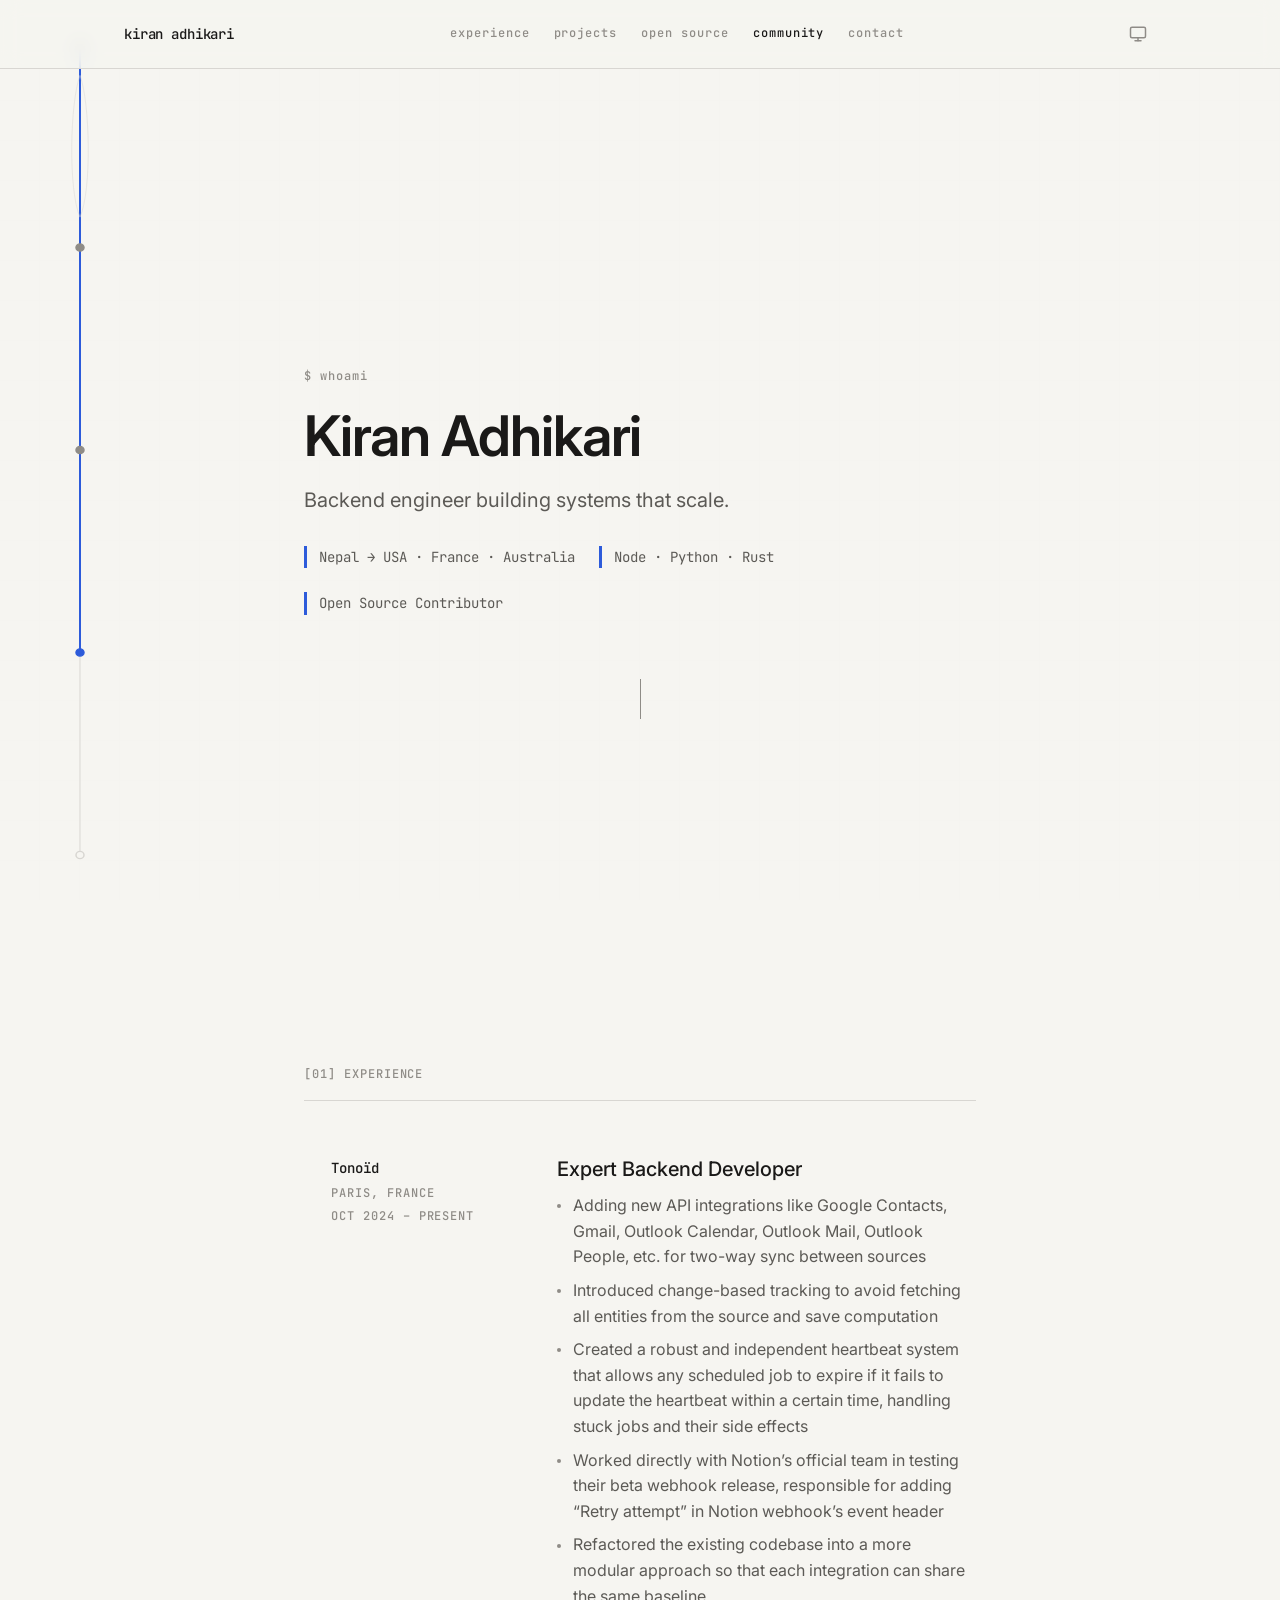
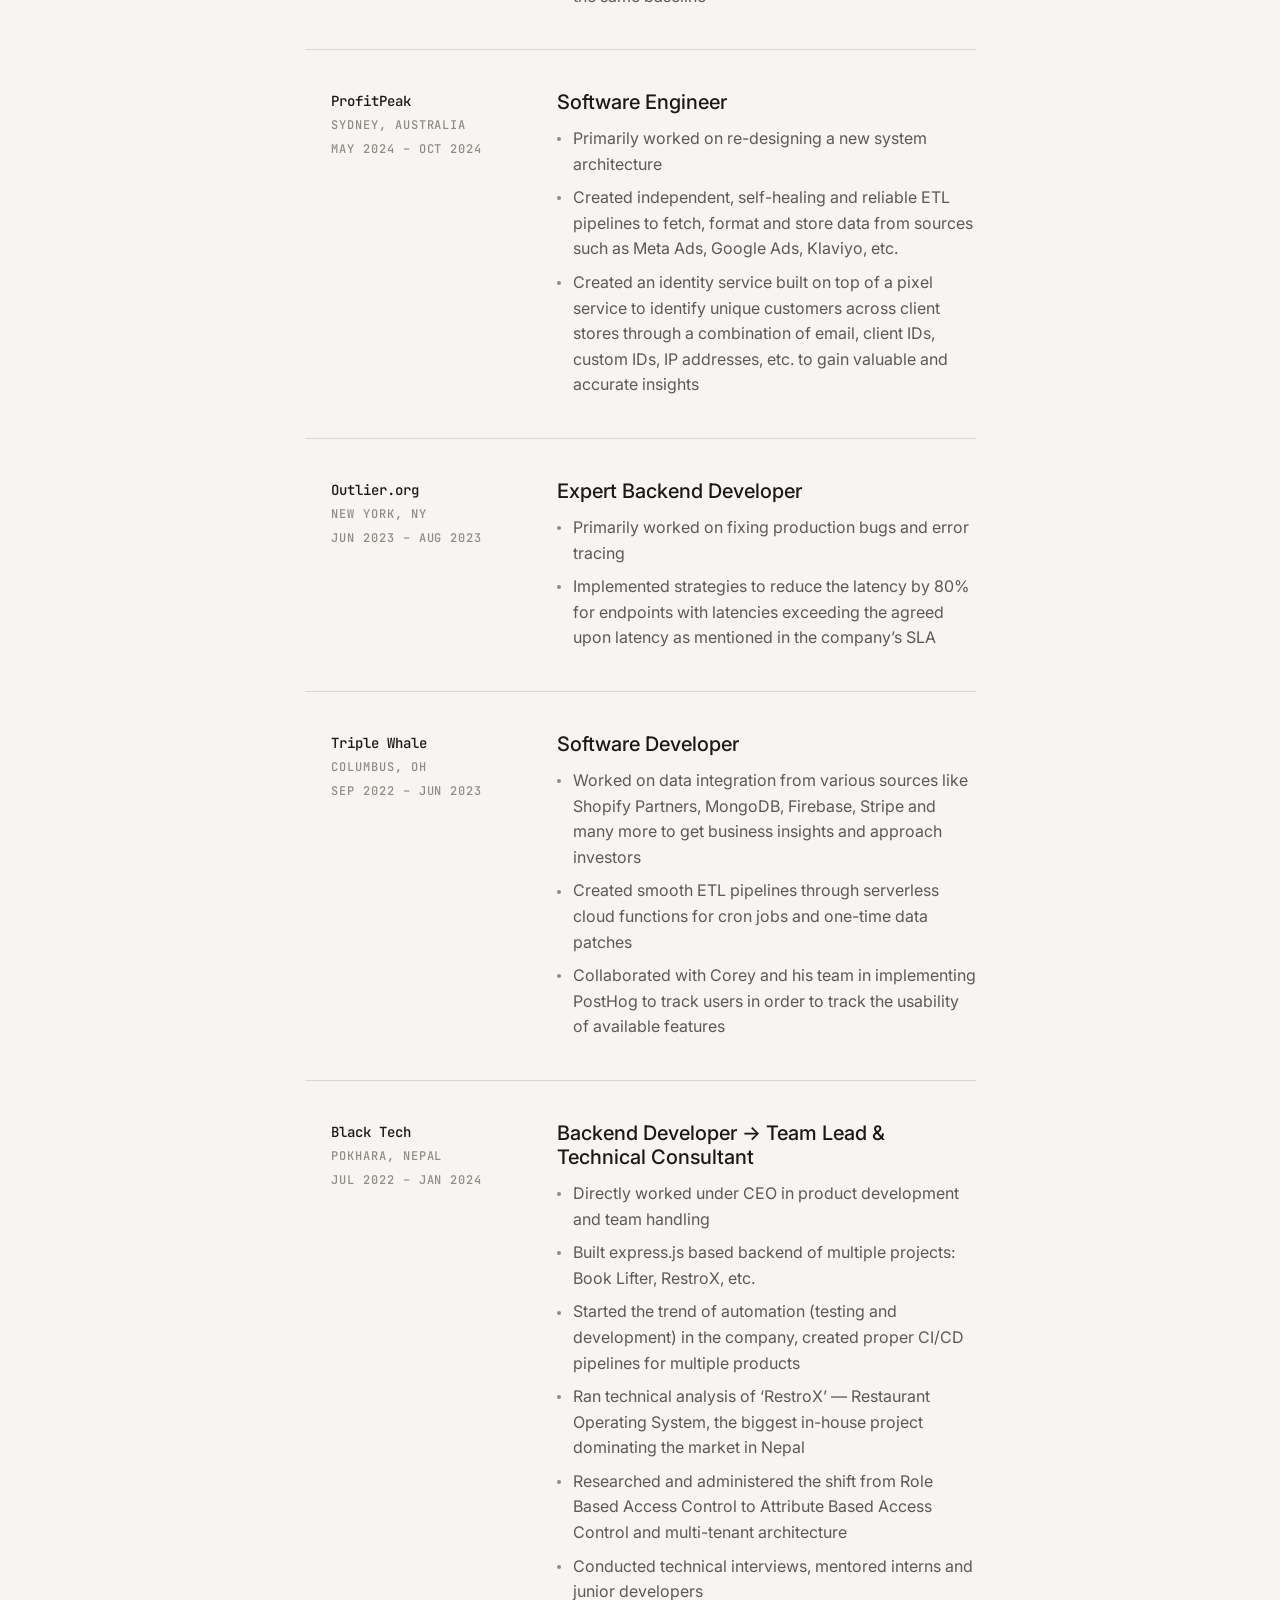
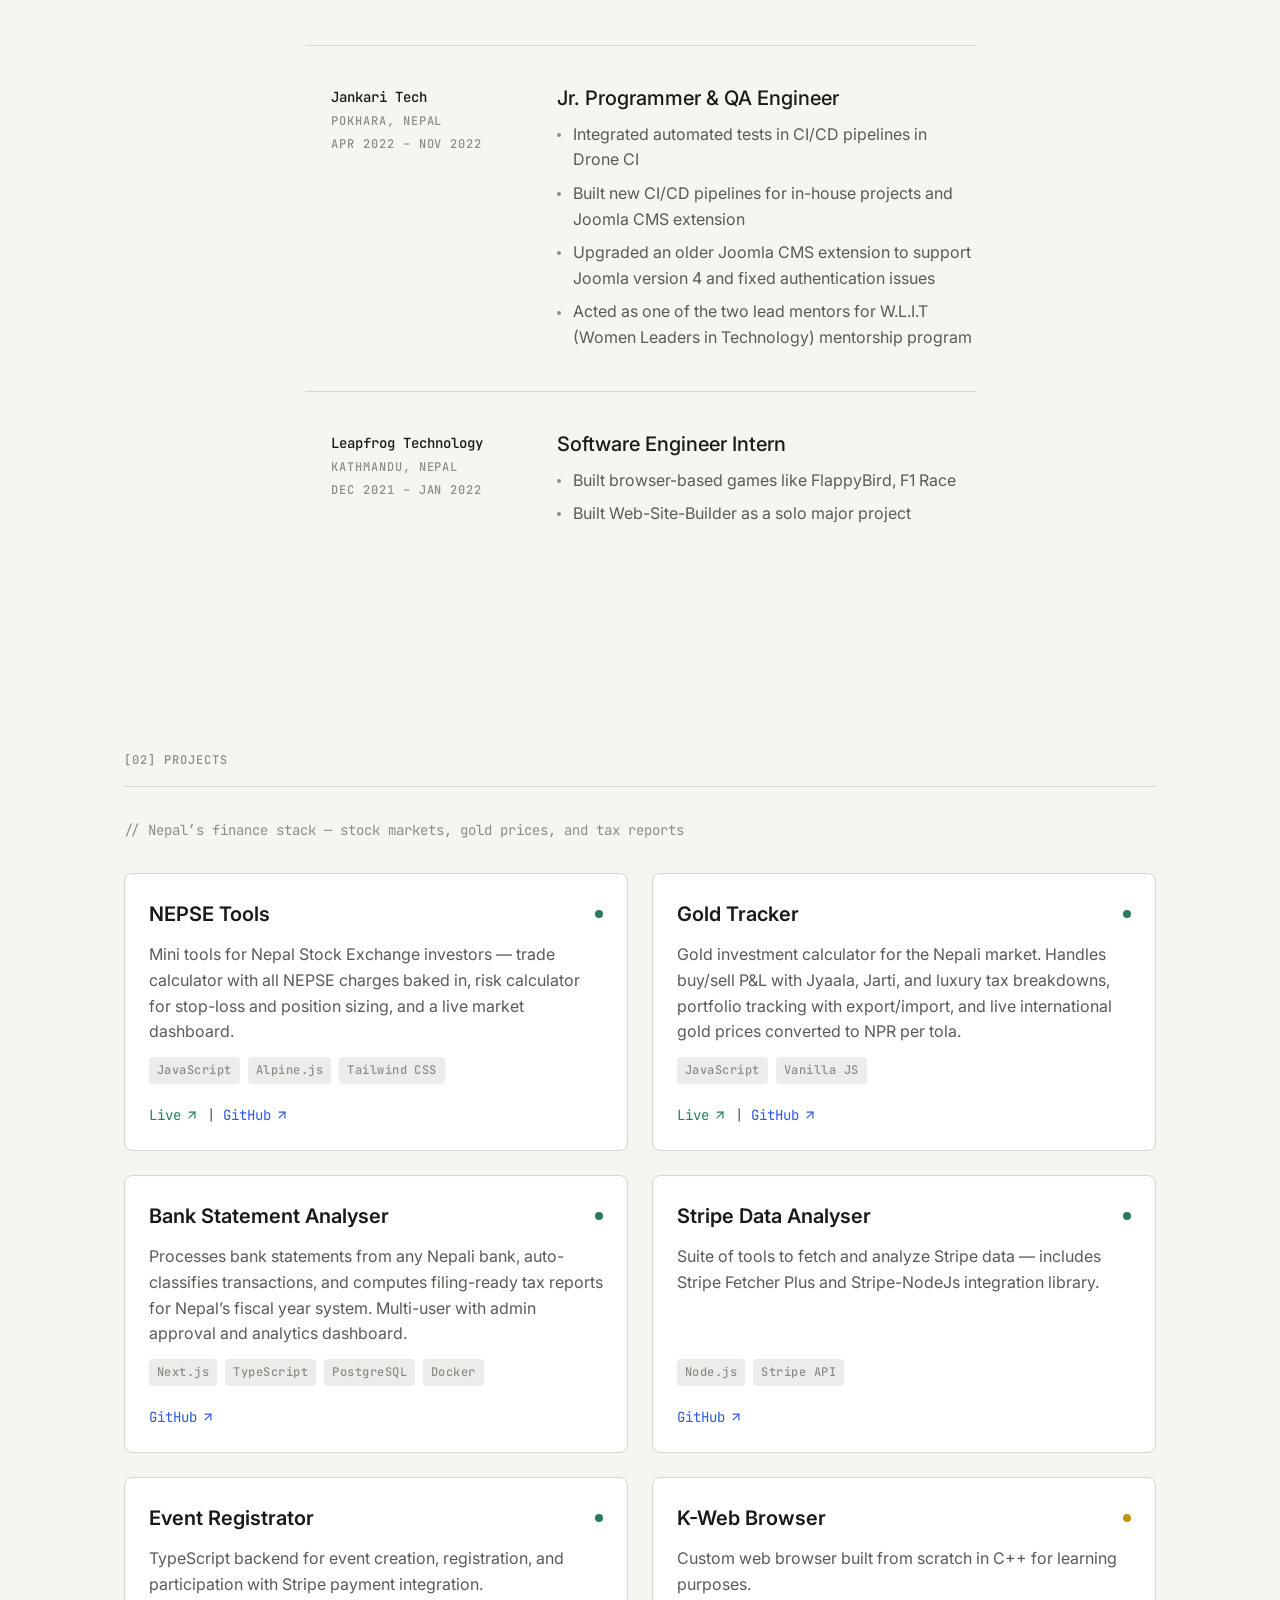
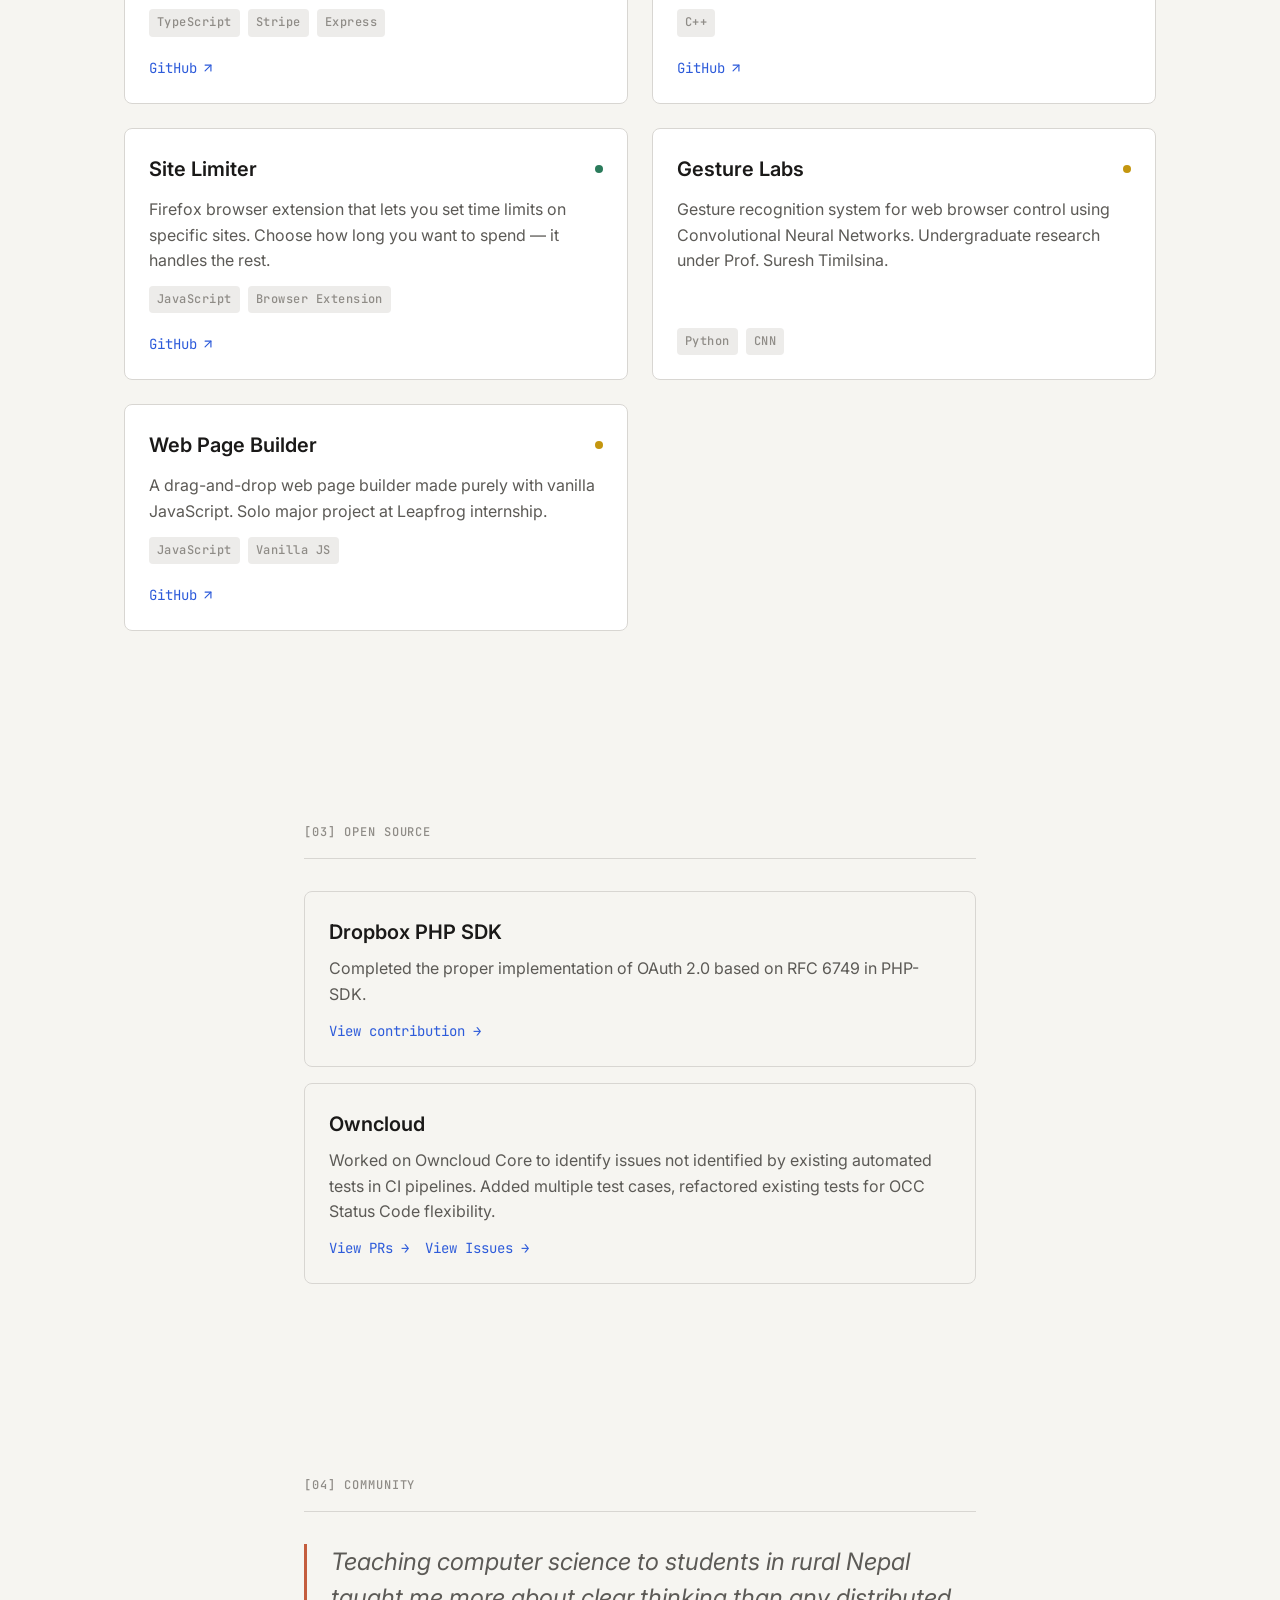
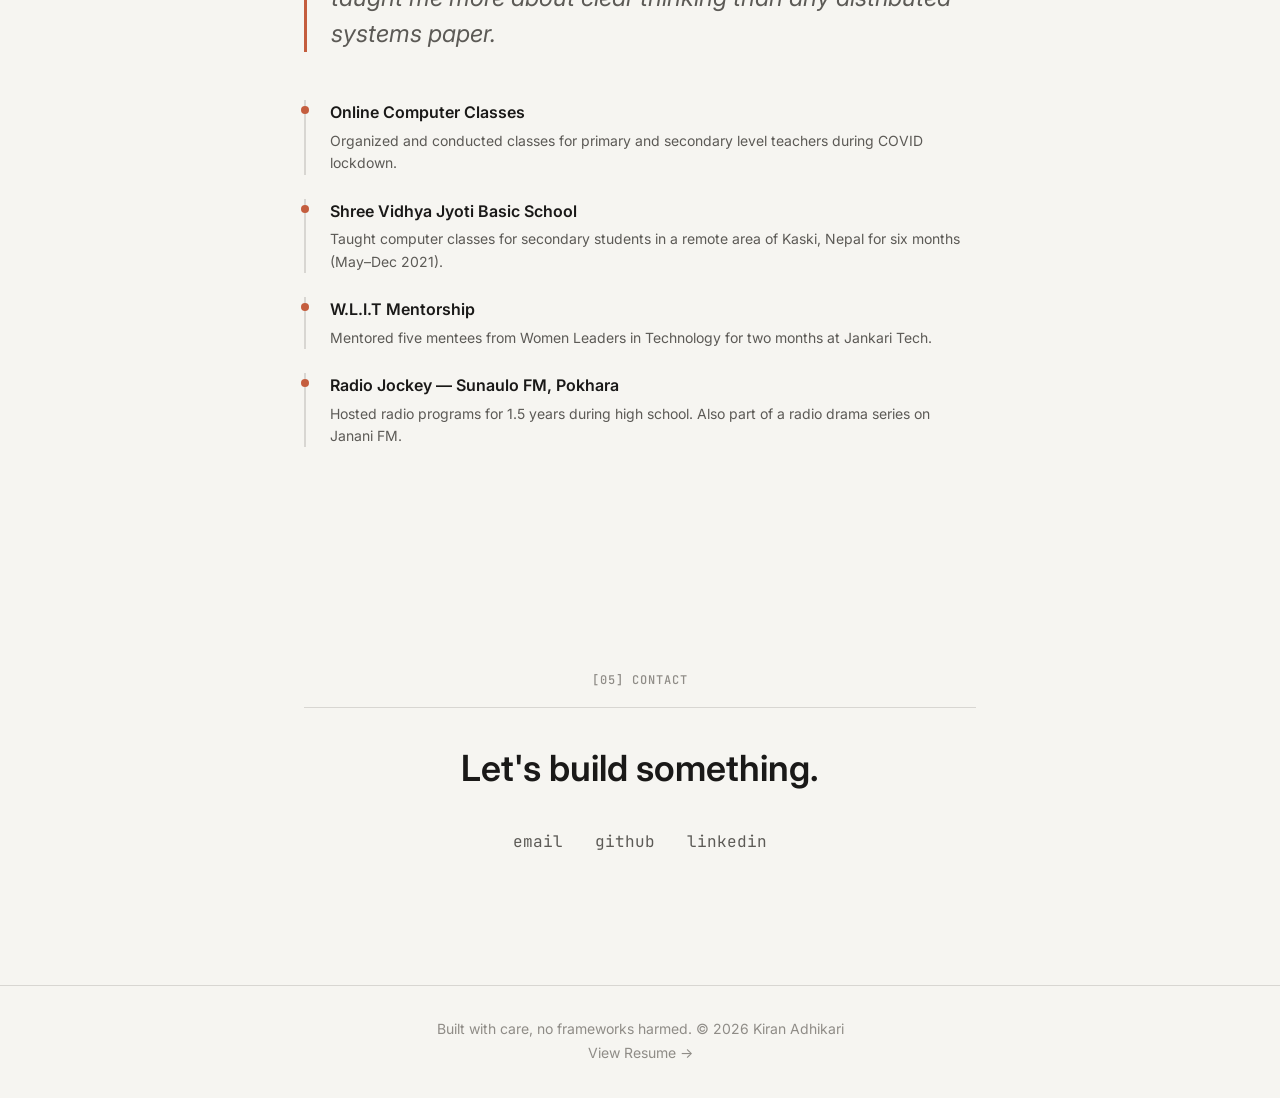
==== commit 97d26a5d: "feat: add new projects, live links, RJ role, and fix LinkedIn URL - Add Gold Tracker, Bank Statement" ====
--- a/index.html
+++ b/index.html
@@ -236,18 +236,68 @@
       <hr class="section-rule reveal">
 
       <div class="projects-grid">
+        <p class="projects-grid__note reveal">// Nepal&rsquo;s finance stack &mdash; stock markets, gold prices, and tax reports</p>
+
         <div class="project-card reveal">
           <div class="project-card__header">
             <h3 class="project-card__name">NEPSE Tools</h3>
             <span class="project-card__status project-card__status--active" title="Active"></span>
           </div>
-          <p class="project-card__desc">Collection of mini tools for Nepal Stock Exchange investors &mdash; trade calculator, risk calculator, portfolio tracker. Built with vanilla JS and Alpine.js.</p>
+          <p class="project-card__desc">Mini tools for Nepal Stock Exchange investors &mdash; trade calculator with all NEPSE charges baked in, risk calculator for stop-loss and position sizing, and a live market dashboard.</p>
           <div class="project-card__tags">
             <span class="tag">JavaScript</span>
             <span class="tag">Alpine.js</span>
             <span class="tag">Tailwind CSS</span>
           </div>
-          <a href="https://github.com/kiranadh1452/nepse-tools" class="project-card__link" target="_blank" rel="noopener noreferrer">
+          <div class="project-card__links">
+            <a href="https://kiranadh.com/nepse-tools/" class="project-card__link project-card__link--live" target="_blank" rel="noopener noreferrer">
+              Live
+              <svg viewBox="0 0 24 24" fill="none" stroke="currentColor" stroke-width="2" stroke-linecap="round" stroke-linejoin="round" aria-hidden="true"><line x1="7" y1="17" x2="17" y2="7"></line><polyline points="7 7 17 7 17 17"></polyline></svg>
+            </a>
+            <span class="project-card__link-sep" aria-hidden="true">|</span>
+            <a href="https://github.com/kiranadh1452/nepse-tools" class="project-card__link" target="_blank" rel="noopener noreferrer">
+              GitHub
+              <svg viewBox="0 0 24 24" fill="none" stroke="currentColor" stroke-width="2" stroke-linecap="round" stroke-linejoin="round" aria-hidden="true"><line x1="7" y1="17" x2="17" y2="7"></line><polyline points="7 7 17 7 17 17"></polyline></svg>
+            </a>
+          </div>
+        </div>
+
+        <div class="project-card reveal">
+          <div class="project-card__header">
+            <h3 class="project-card__name">Gold Tracker</h3>
+            <span class="project-card__status project-card__status--active" title="Active"></span>
+          </div>
+          <p class="project-card__desc">Gold investment calculator for the Nepali market. Handles buy/sell P&amp;L with Jyaala, Jarti, and luxury tax breakdowns, portfolio tracking with export/import, and live international gold prices converted to NPR per tola.</p>
+          <div class="project-card__tags">
+            <span class="tag">JavaScript</span>
+            <span class="tag">Vanilla JS</span>
+          </div>
+          <div class="project-card__links">
+            <a href="https://kiranadh.com/gold-tracker/" class="project-card__link project-card__link--live" target="_blank" rel="noopener noreferrer">
+              Live
+              <svg viewBox="0 0 24 24" fill="none" stroke="currentColor" stroke-width="2" stroke-linecap="round" stroke-linejoin="round" aria-hidden="true"><line x1="7" y1="17" x2="17" y2="7"></line><polyline points="7 7 17 7 17 17"></polyline></svg>
+            </a>
+            <span class="project-card__link-sep" aria-hidden="true">|</span>
+            <a href="https://github.com/kiranadh1452/gold-tracker" class="project-card__link" target="_blank" rel="noopener noreferrer">
+              GitHub
+              <svg viewBox="0 0 24 24" fill="none" stroke="currentColor" stroke-width="2" stroke-linecap="round" stroke-linejoin="round" aria-hidden="true"><line x1="7" y1="17" x2="17" y2="7"></line><polyline points="7 7 17 7 17 17"></polyline></svg>
+            </a>
+          </div>
+        </div>
+
+        <div class="project-card reveal">
+          <div class="project-card__header">
+            <h3 class="project-card__name">Bank Statement Analyser</h3>
+            <span class="project-card__status project-card__status--active" title="Active"></span>
+          </div>
+          <p class="project-card__desc">Processes bank statements from any Nepali bank, auto-classifies transactions, and computes filing-ready tax reports for Nepal&rsquo;s fiscal year system. Multi-user with admin approval and analytics dashboard.</p>
+          <div class="project-card__tags">
+            <span class="tag">Next.js</span>
+            <span class="tag">TypeScript</span>
+            <span class="tag">PostgreSQL</span>
+            <span class="tag">Docker</span>
+          </div>
+          <a href="https://github.com/kiranadh1452/bank-statement-analyser" class="project-card__link" target="_blank" rel="noopener noreferrer">
             GitHub
             <svg viewBox="0 0 24 24" fill="none" stroke="currentColor" stroke-width="2" stroke-linecap="round" stroke-linejoin="round" aria-hidden="true"><line x1="7" y1="17" x2="17" y2="7"></line><polyline points="7 7 17 7 17 17"></polyline></svg>
           </a>
@@ -296,6 +346,22 @@
             <span class="tag">C++</span>
           </div>
           <a href="https://github.com/kiranadh1452/K-Web-Browser" class="project-card__link" target="_blank" rel="noopener noreferrer">
+            GitHub
+            <svg viewBox="0 0 24 24" fill="none" stroke="currentColor" stroke-width="2" stroke-linecap="round" stroke-linejoin="round" aria-hidden="true"><line x1="7" y1="17" x2="17" y2="7"></line><polyline points="7 7 17 7 17 17"></polyline></svg>
+          </a>
+        </div>
+
+        <div class="project-card reveal">
+          <div class="project-card__header">
+            <h3 class="project-card__name">Site Limiter</h3>
+            <span class="project-card__status project-card__status--active" title="Active"></span>
+          </div>
+          <p class="project-card__desc">Firefox browser extension that lets you set time limits on specific sites. Choose how long you want to spend &mdash; it handles the rest.</p>
+          <div class="project-card__tags">
+            <span class="tag">JavaScript</span>
+            <span class="tag">Browser Extension</span>
+          </div>
+          <a href="https://github.com/kiranadh1452/site-limiter" class="project-card__link" target="_blank" rel="noopener noreferrer">
             GitHub
             <svg viewBox="0 0 24 24" fill="none" stroke="currentColor" stroke-width="2" stroke-linecap="round" stroke-linejoin="round" aria-hidden="true"><line x1="7" y1="17" x2="17" y2="7"></line><polyline points="7 7 17 7 17 17"></polyline></svg>
           </a>
@@ -375,6 +441,10 @@
         <div class="timeline__item reveal">
           <h4 class="timeline__title">W.L.I.T Mentorship</h4>
           <p class="timeline__desc">Mentored five mentees from Women Leaders in Technology for two months at Jankari Tech.</p>
+        </div>
+        <div class="timeline__item reveal">
+          <h4 class="timeline__title">Radio Jockey &mdash; Sunaulo FM, Pokhara</h4>
+          <p class="timeline__desc">Hosted radio programs for 1.5 years during high school. Also part of a radio drama series on Janani FM.</p>
         </div>
       </div>
     </section>
@@ -387,7 +457,7 @@
       <div class="contact__links reveal">
         <a href="mailto:kiranadh1452@gmail.com" class="contact__link">email</a>
         <a href="https://github.com/kiranadh1452" class="contact__link" target="_blank" rel="noopener noreferrer">github</a>
-        <a href="https://www.linkedin.com/in/kiran-adhikari-5765a3194/" class="contact__link" target="_blank" rel="noopener noreferrer">linkedin</a>
+        <a href="https://www.linkedin.com/in/kiranadh1452/" class="contact__link" target="_blank" rel="noopener noreferrer">linkedin</a>
       </div>
     </section>
 
--- a/css/style.css
+++ b/css/style.css
@@ -646,6 +646,40 @@
   height: 14px;
 }
 
+.project-card__links {
+  display: flex;
+  align-items: center;
+  gap: var(--space-2);
+  margin-top: var(--space-2);
+}
+
+.project-card__links .project-card__link {
+  margin-top: 0;
+}
+
+.project-card__link-sep {
+  color: var(--text-muted);
+  font-family: var(--font-mono);
+  font-size: var(--type-small);
+  user-select: none;
+}
+
+.project-card__link--live {
+  color: var(--accent-success);
+}
+
+.project-card__link--live:hover {
+  color: var(--text-primary);
+}
+
+.projects-grid__note {
+  grid-column: 1 / -1;
+  font-family: var(--font-mono);
+  font-size: var(--type-small);
+  color: var(--text-tertiary);
+  margin-bottom: var(--space-2);
+}
+
 /* ========================================
    OPEN SOURCE
    ======================================== */
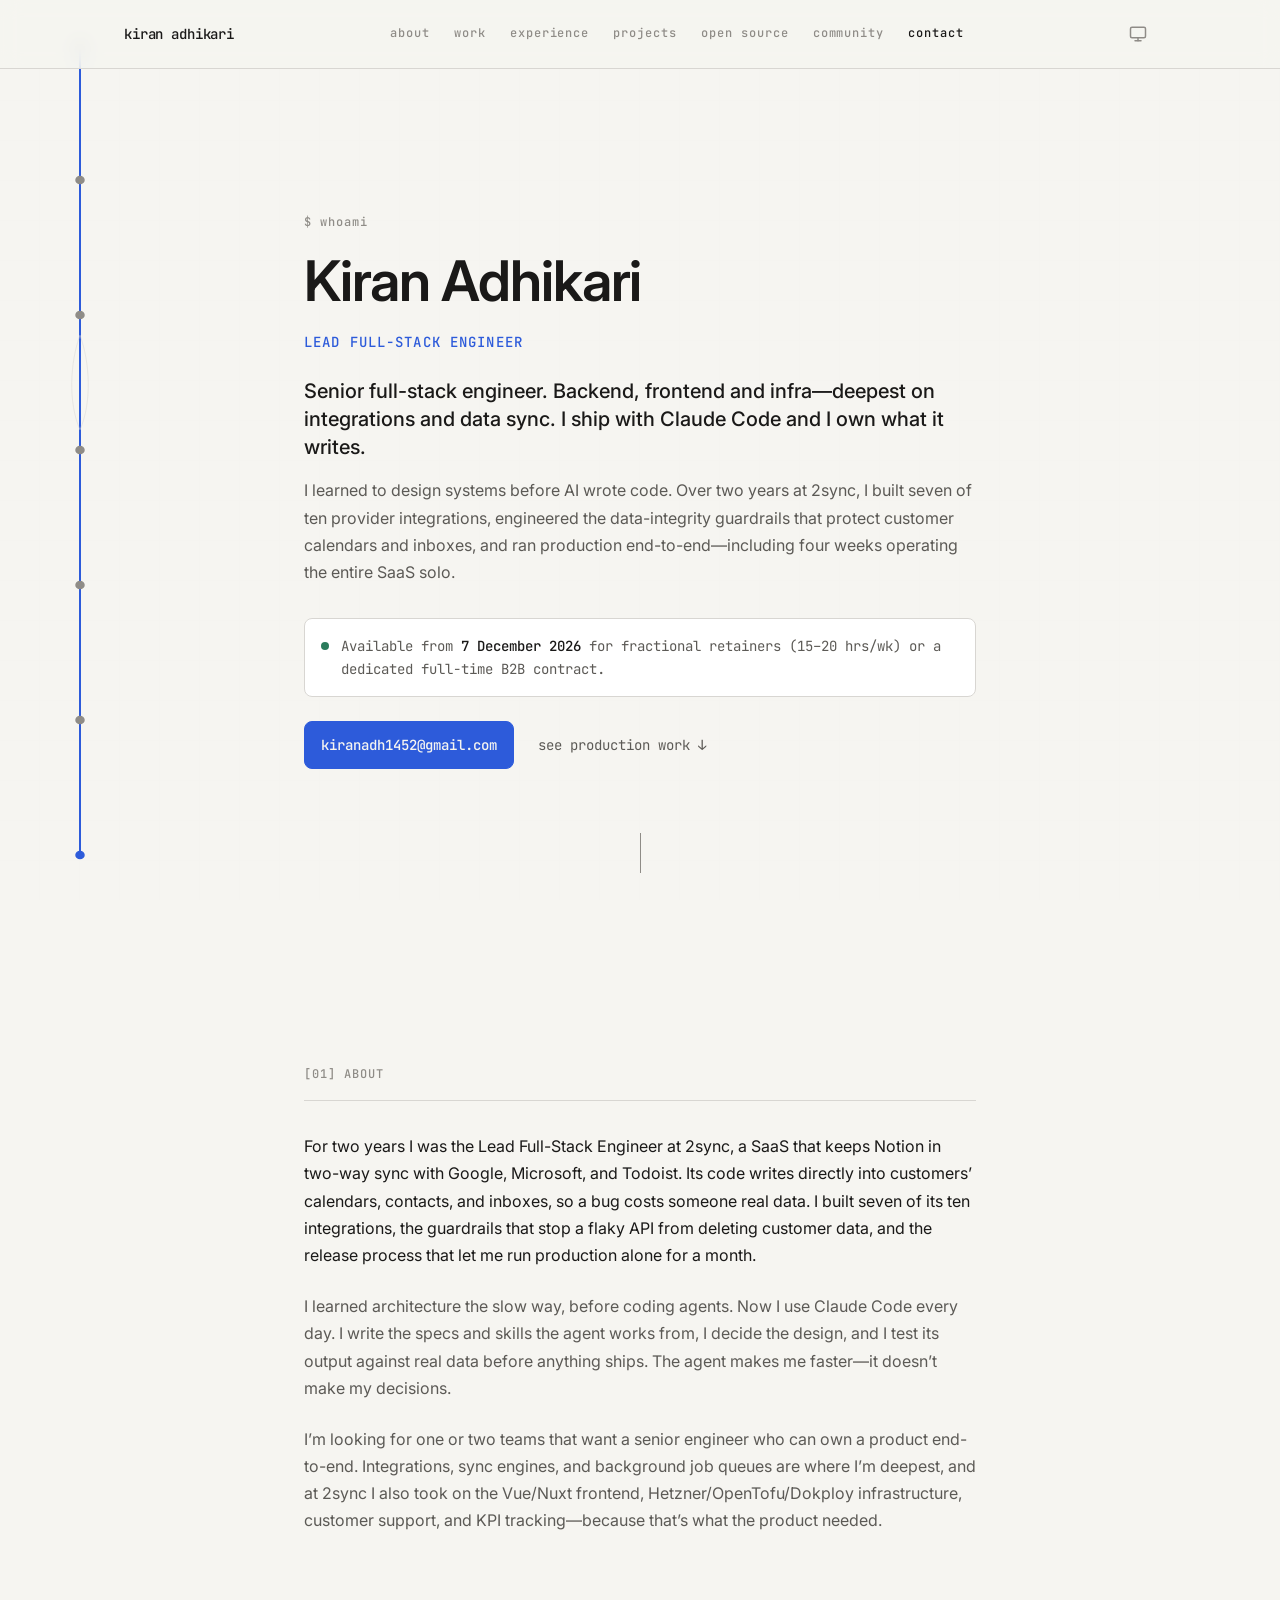
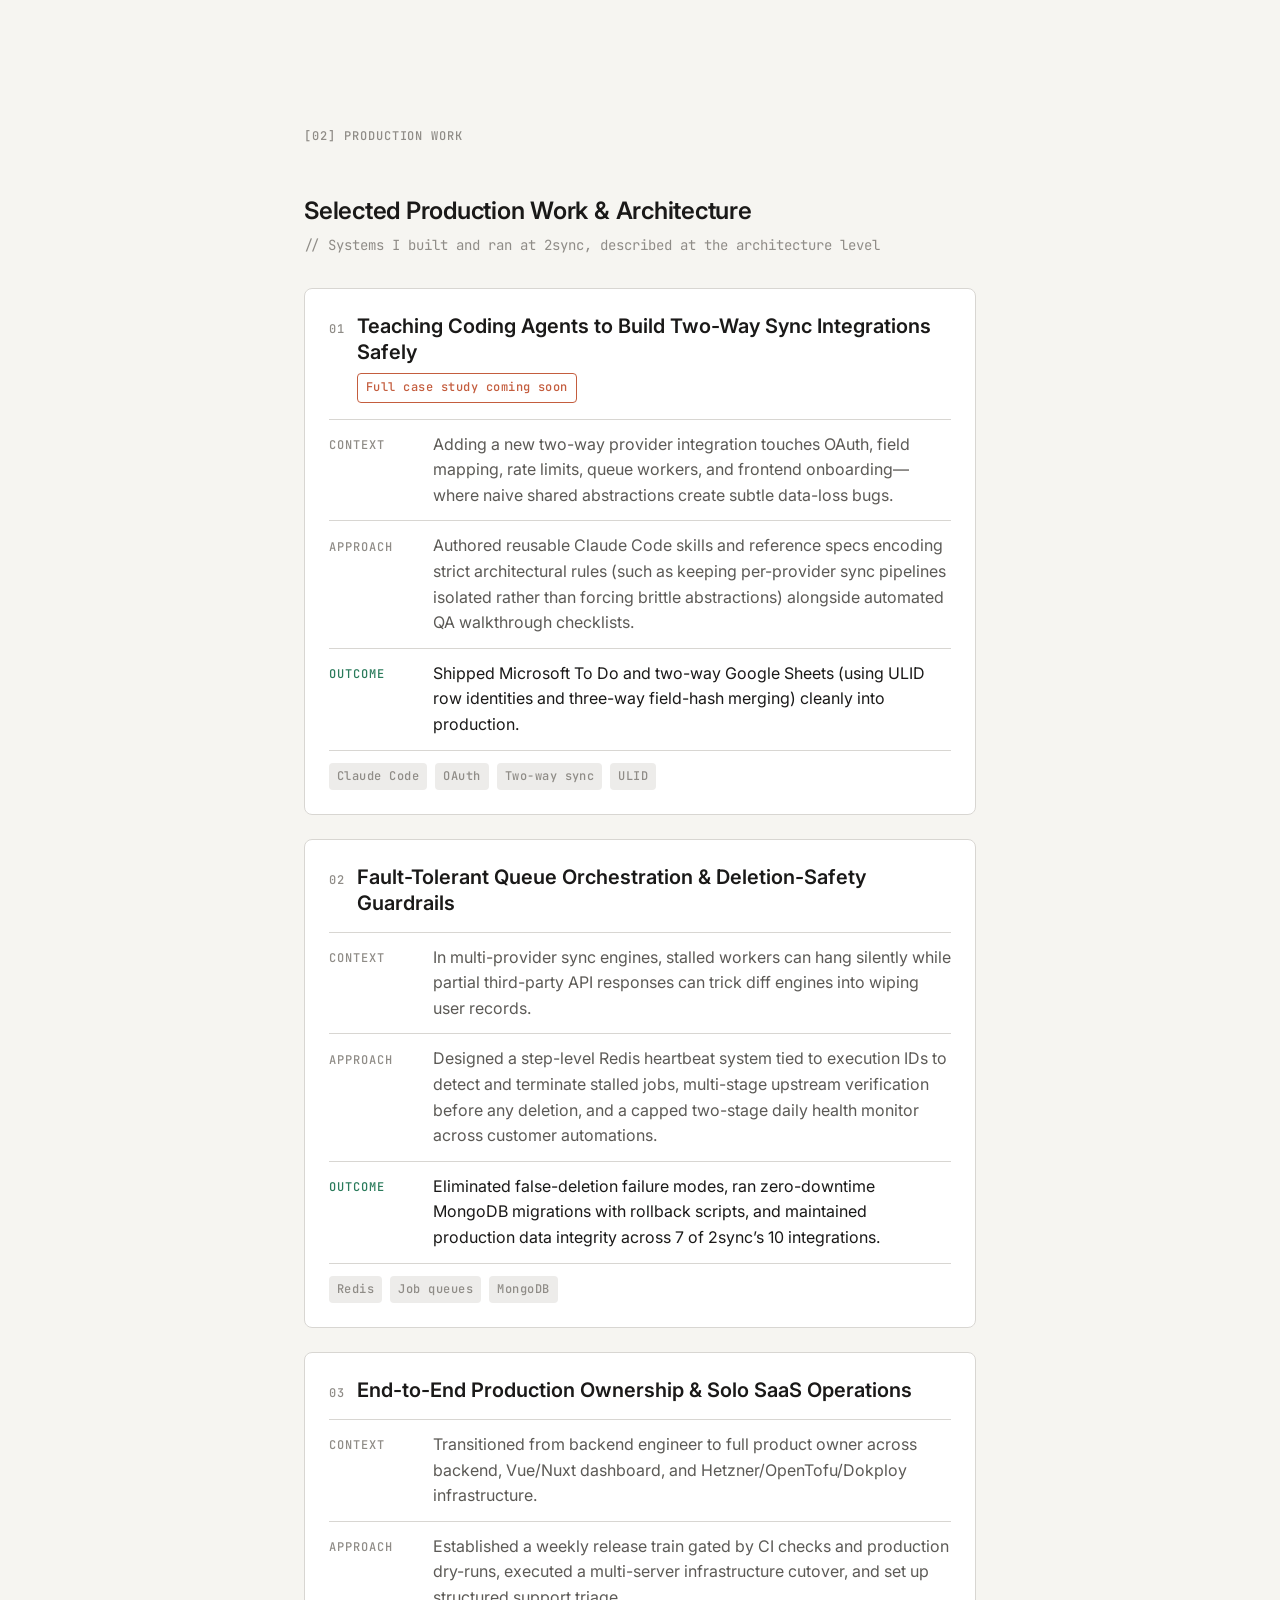
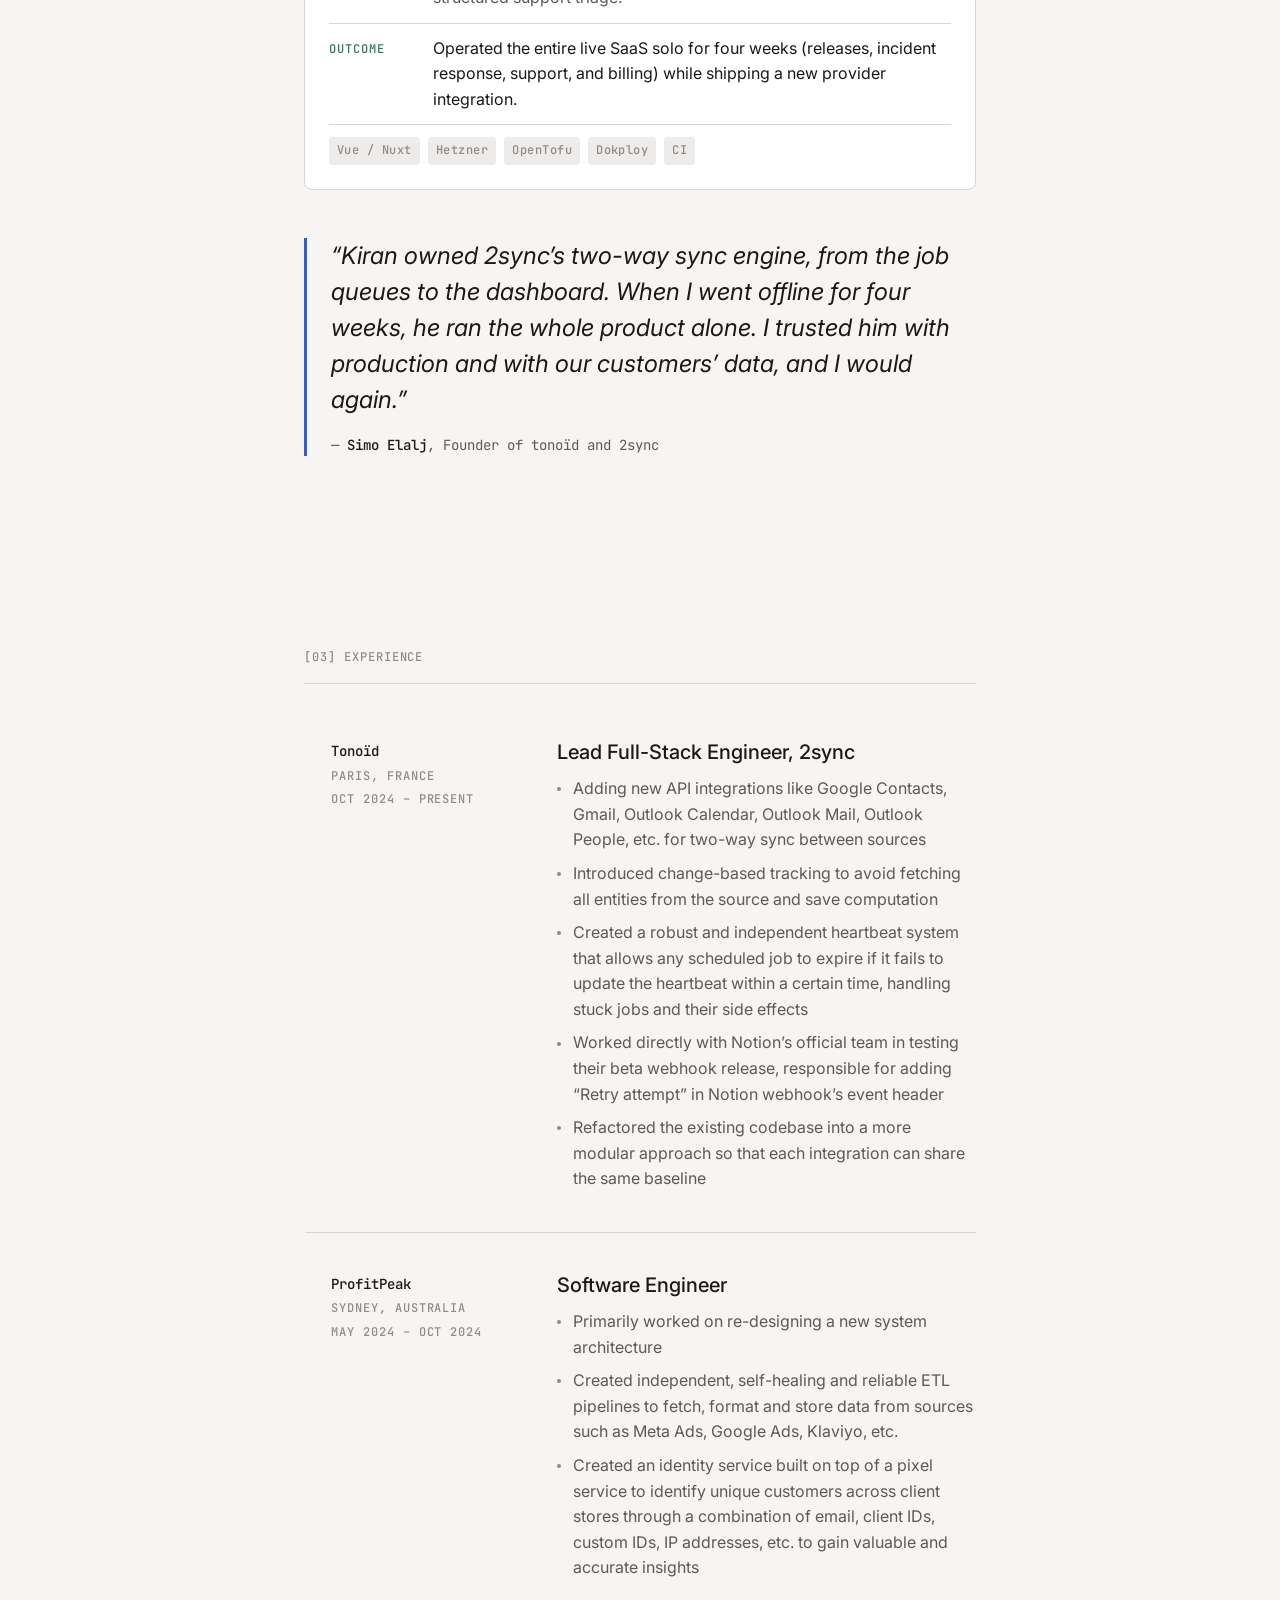
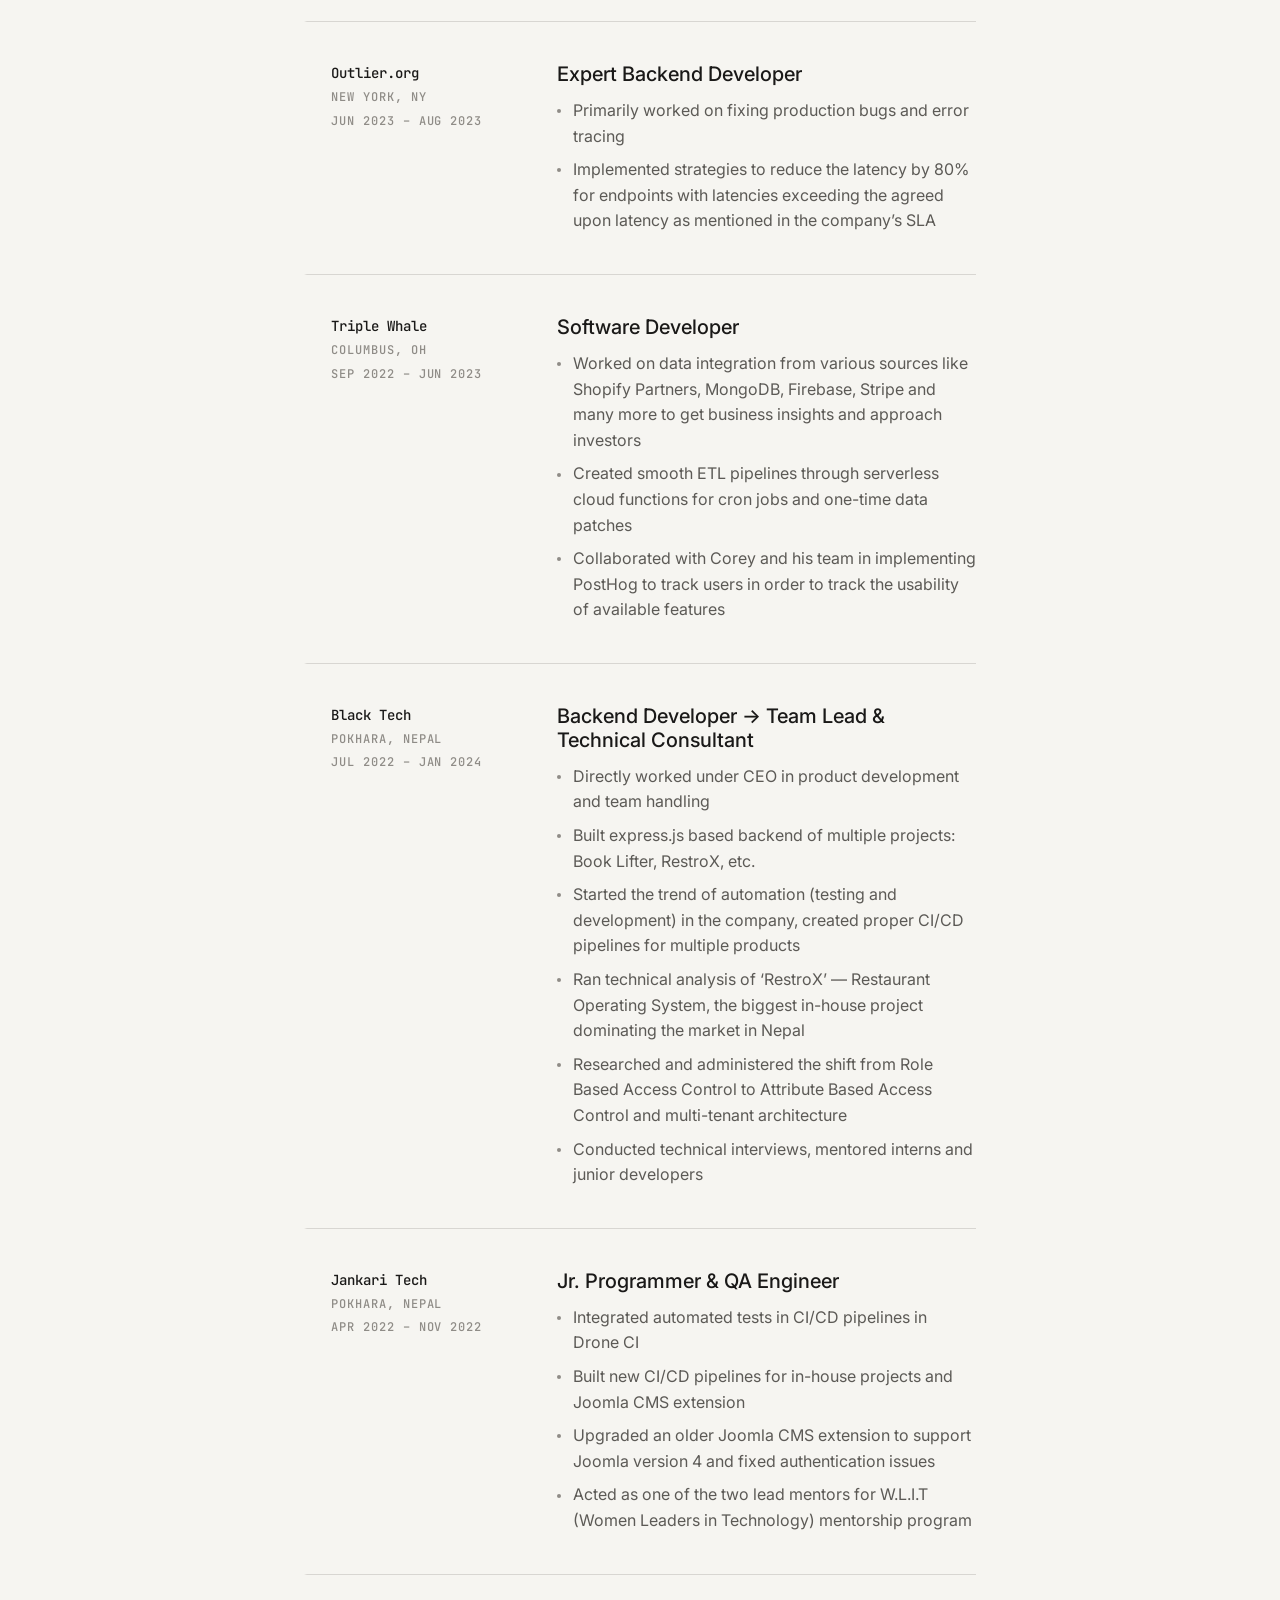
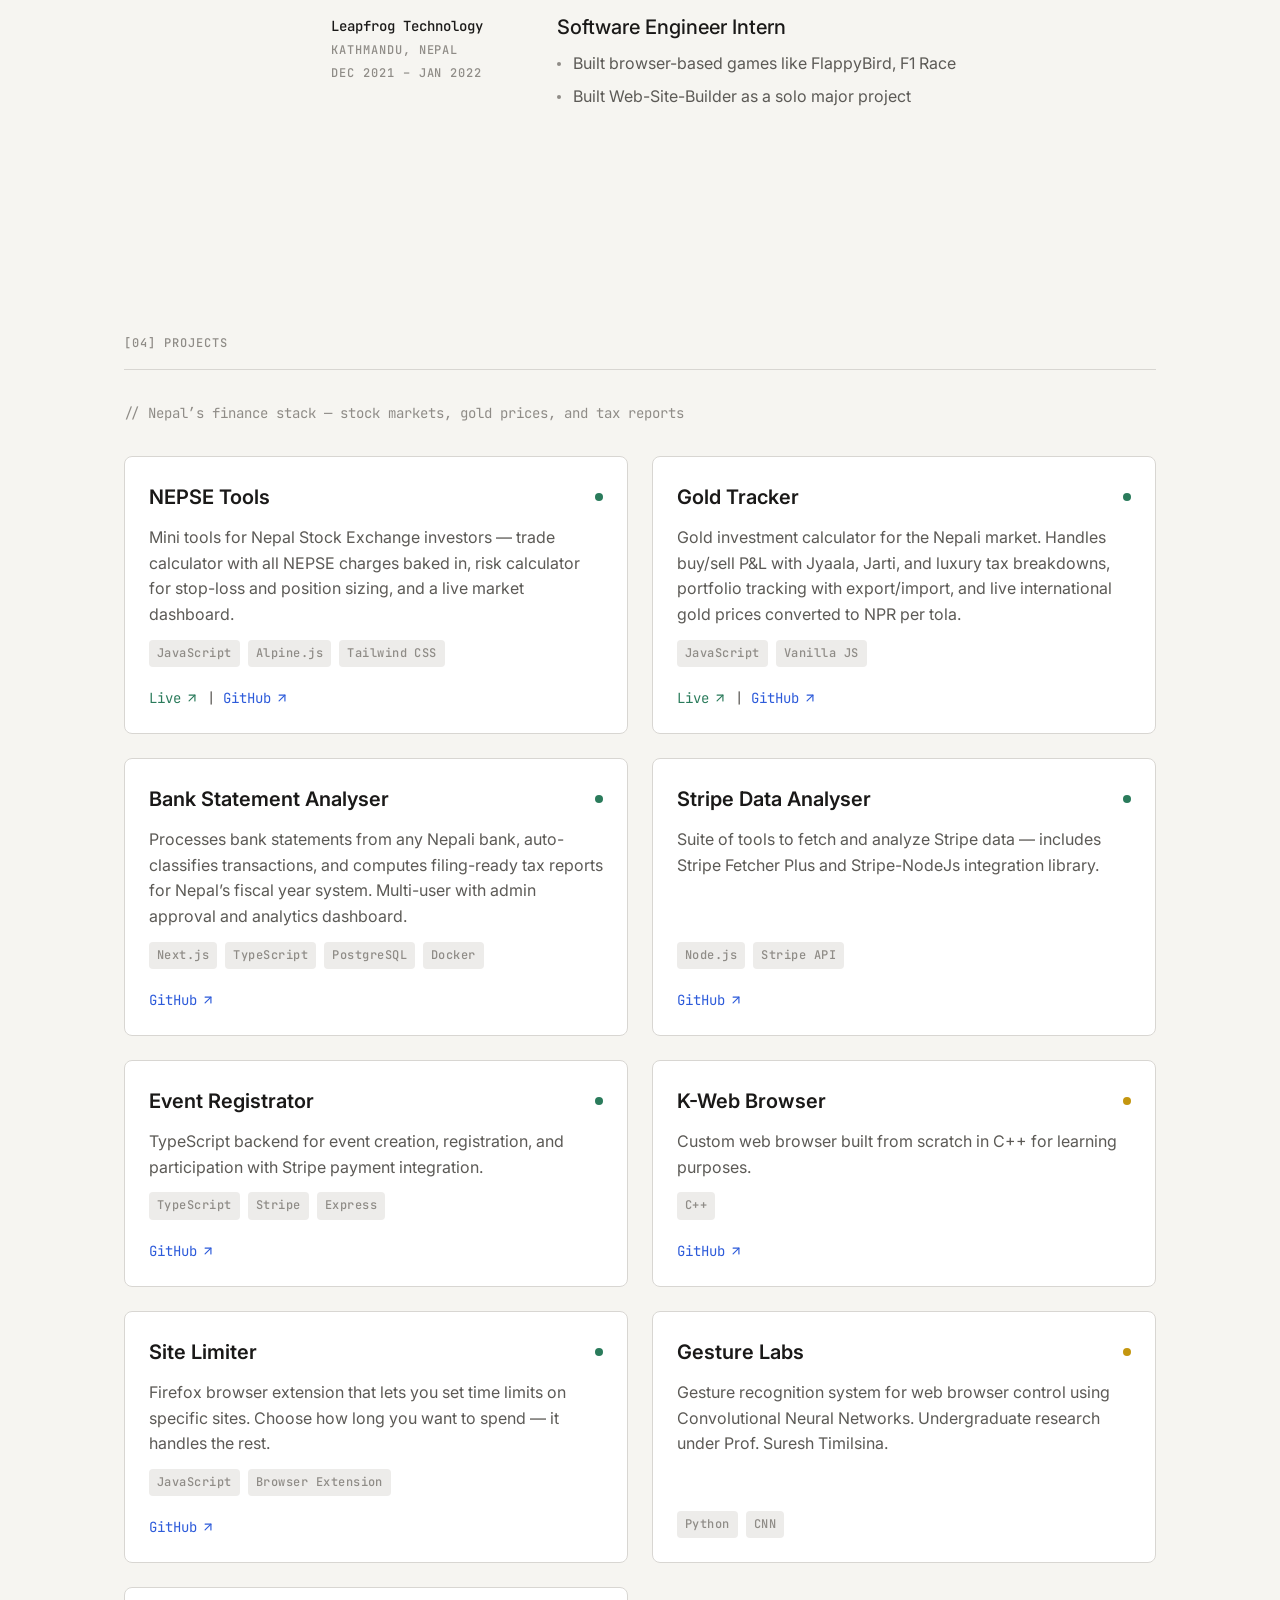
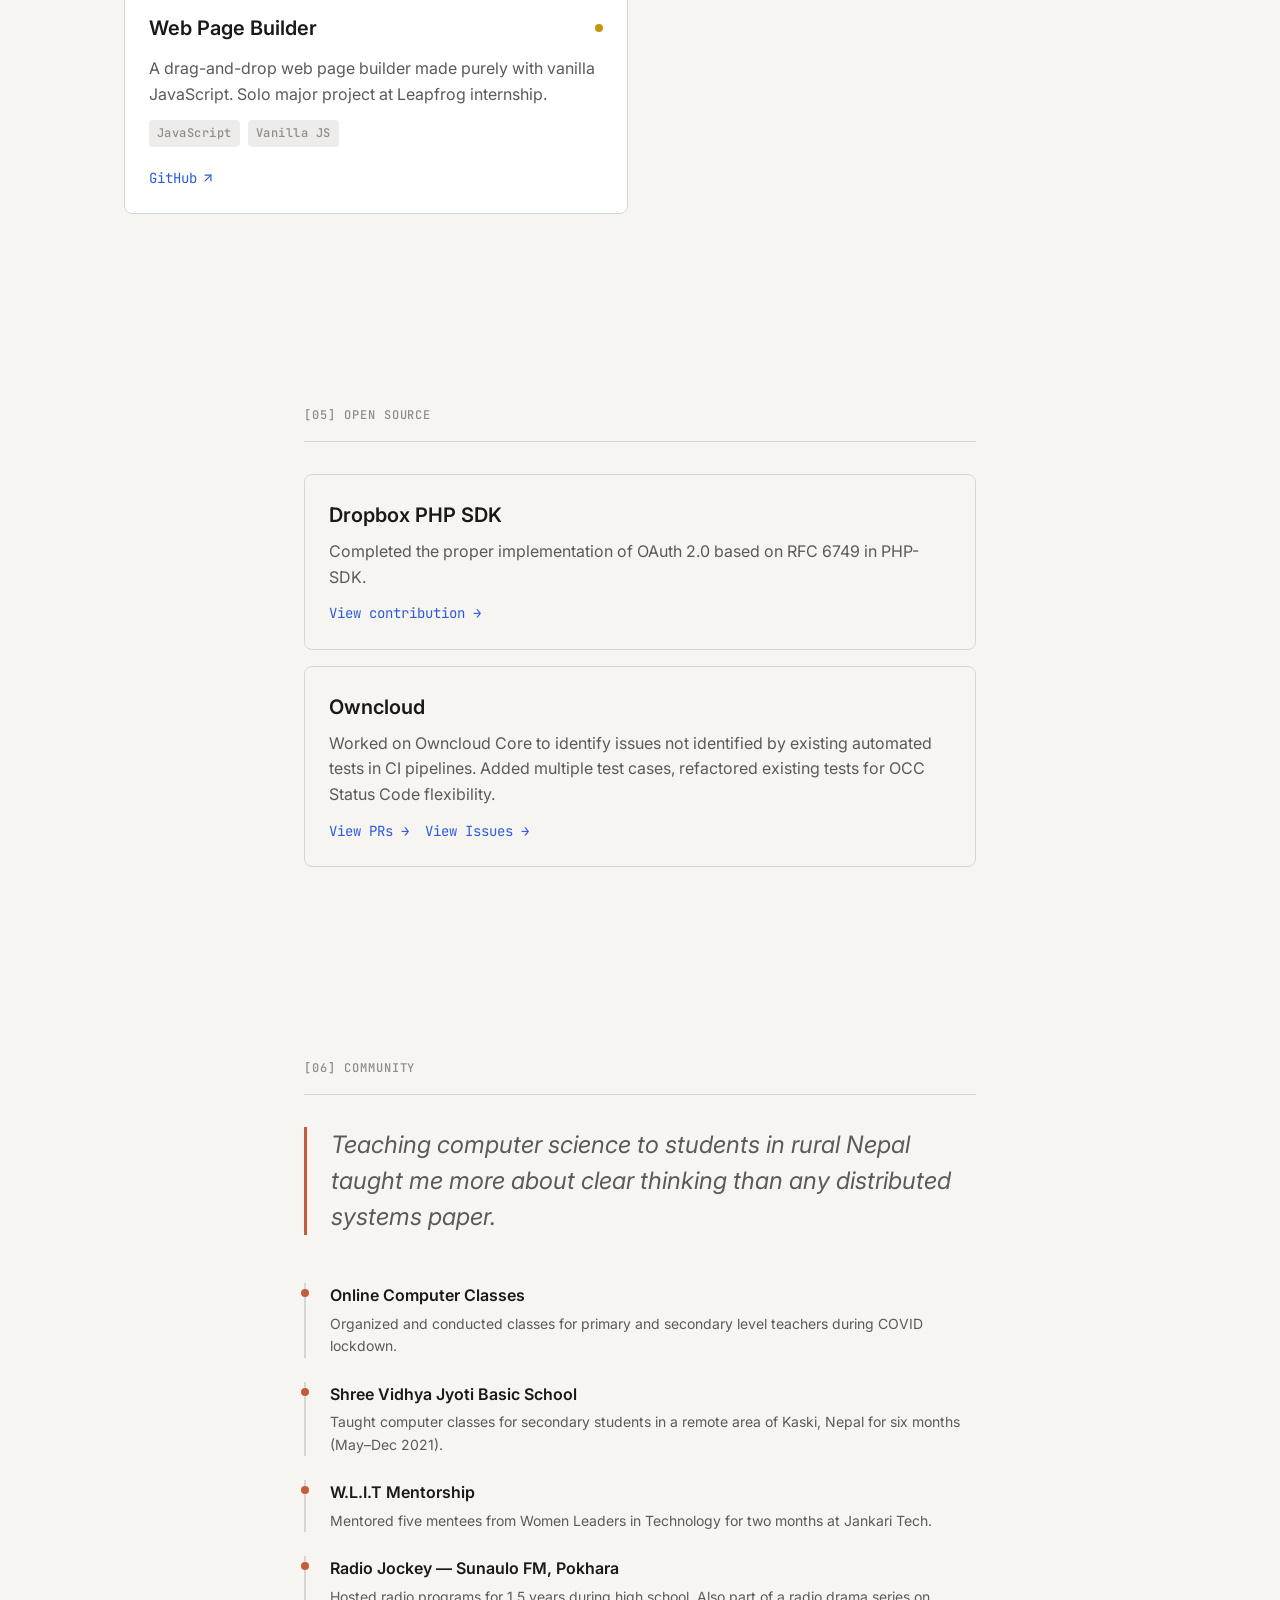
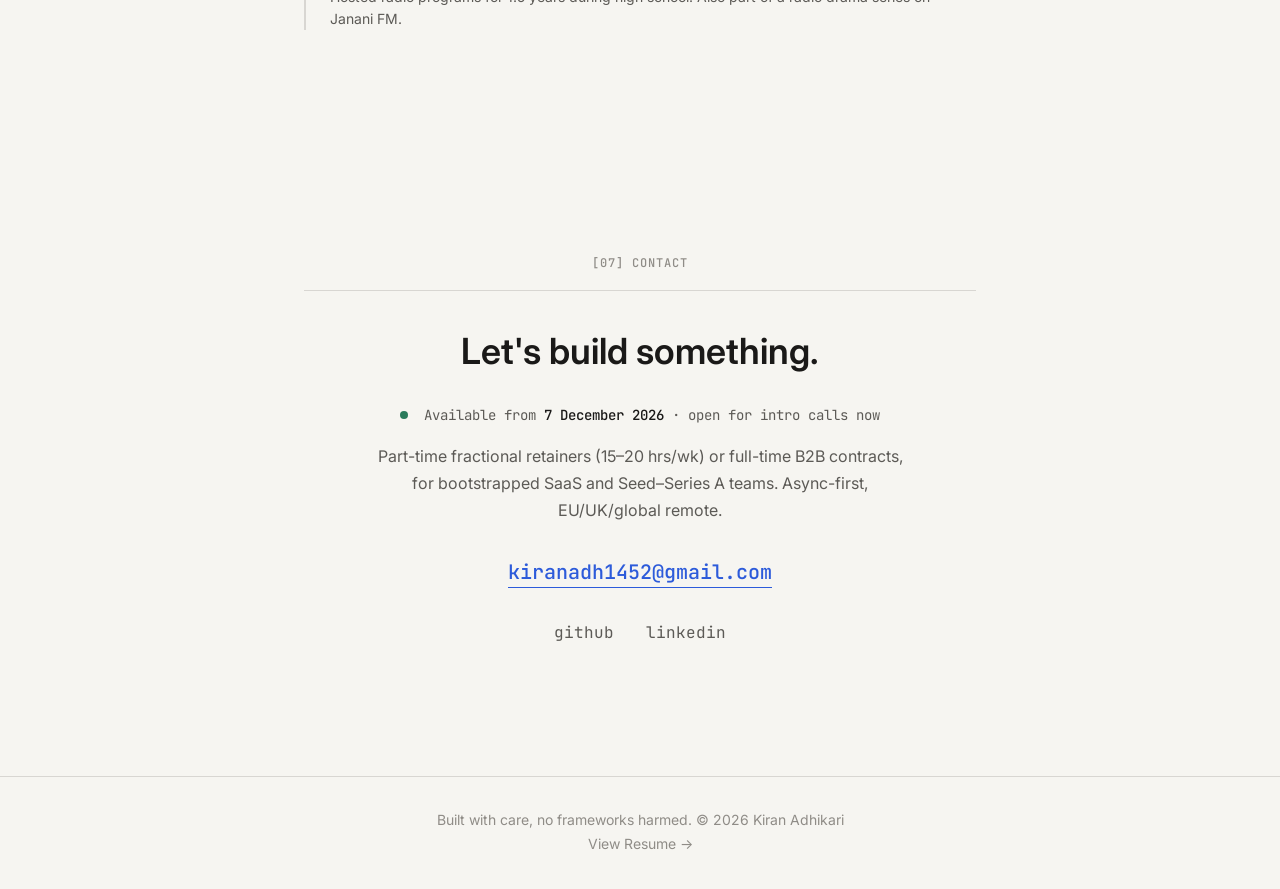
==== commit 9e69cf56: "feat: reposition landing page as Lead Full-Stack Engineer Add About and Production Work sections, fo" ====
--- a/index.html
+++ b/index.html
@@ -3,15 +3,15 @@
 <head>
   <meta charset="UTF-8">
   <meta name="viewport" content="width=device-width, initial-scale=1.0">
-  <title>Kiran Adhikari - Backend Engineer</title>
-  <meta name="description" content="Kiran Adhikari is a backend engineer building systems that scale. Node.js, Python, Rust. Open source contributor.">
-  <meta property="og:title" content="Kiran Adhikari - Backend Engineer">
-  <meta property="og:description" content="Backend engineer building systems that scale. Node.js, Python, Rust.">
+  <title>Kiran Adhikari - Lead Full-Stack Engineer</title>
+  <meta name="description" content="Kiran Adhikari is a lead full-stack engineer. Backend, frontend and infra, deepest on integrations, data sync and background job queues. Available from 7 December 2026.">
+  <meta property="og:title" content="Kiran Adhikari - Lead Full-Stack Engineer">
+  <meta property="og:description" content="Lead full-stack engineer. Backend, frontend and infra, deepest on integrations and data sync. Available from 7 December 2026.">
   <meta property="og:type" content="website">
   <meta property="og:url" content="https://kiranadh.com">
   <meta name="twitter:card" content="summary">
-  <meta name="twitter:title" content="Kiran Adhikari - Backend Engineer">
-  <meta name="twitter:description" content="Backend engineer building systems that scale.">
+  <meta name="twitter:title" content="Kiran Adhikari - Lead Full-Stack Engineer">
+  <meta name="twitter:description" content="Lead full-stack engineer. Deepest on integrations and data sync.">
   <link rel="canonical" href="https://kiranadh.com">
 
   <!-- Prevent theme flash -->
@@ -42,6 +42,8 @@
     <div class="nav__inner">
       <a href="/" class="nav__home" aria-label="Kiran Adhikari, home">kiran adhikari</a>
       <div class="nav__links" role="list">
+        <a href="#about" class="nav__link" role="listitem">about</a>
+        <a href="#work" class="nav__link" role="listitem">work</a>
         <a href="#experience" class="nav__link" role="listitem">experience</a>
         <a href="#projects" class="nav__link" role="listitem">projects</a>
         <a href="#open-source" class="nav__link" role="listitem">open source</a>
@@ -77,7 +79,9 @@
 
   <!-- Mobile Progress Dots -->
   <div class="mobile-progress" aria-label="Section progress" role="navigation">
-    <div class="mobile-progress__dot mobile-progress__dot--active" aria-label="Experience"></div>
+    <div class="mobile-progress__dot mobile-progress__dot--active" aria-label="About"></div>
+    <div class="mobile-progress__dot" aria-label="Production Work"></div>
+    <div class="mobile-progress__dot" aria-label="Experience"></div>
     <div class="mobile-progress__dot" aria-label="Projects"></div>
     <div class="mobile-progress__dot" aria-label="Open Source"></div>
     <div class="mobile-progress__dot" aria-label="Community"></div>
@@ -96,11 +100,16 @@
       <div class="hero__content">
         <p class="hero__prompt">$ whoami</p>
         <h1 class="hero__name">Kiran Adhikari</h1>
-        <p class="hero__tagline">Backend engineer building systems that scale.</p>
-        <div class="hero__meta">
-          <span class="hero__meta-item">Nepal &rarr; USA &middot; France &middot; Australia</span>
-          <span class="hero__meta-item">Node &middot; Python &middot; Rust</span>
-          <span class="hero__meta-item">Open Source Contributor</span>
+        <p class="hero__role">Lead Full-Stack Engineer</p>
+        <p class="hero__tagline">Senior full-stack engineer. Backend, frontend and infra&mdash;deepest on integrations and data sync. I ship with Claude Code and I own what it writes.</p>
+        <p class="hero__pitch">I learned to design systems before AI wrote code. Over two years at 2sync, I built seven of ten provider integrations, engineered the data-integrity guardrails that protect customer calendars and inboxes, and ran production end-to-end&mdash;including four weeks operating the entire SaaS solo.</p>
+        <div class="availability">
+          <span class="availability__dot" aria-hidden="true"></span>
+          <p class="availability__text">Available from <strong>7 December 2026</strong> for fractional retainers (15&ndash;20 hrs/wk) or a dedicated full-time B2B contract.</p>
+        </div>
+        <div class="hero__actions">
+          <a href="mailto:kiranadh1452@gmail.com" class="hero__cta">kiranadh1452@gmail.com</a>
+          <a href="#work" class="hero__secondary">see production work &darr;</a>
         </div>
       </div>
       <div class="hero__scroll-indicator" aria-hidden="true">
@@ -108,9 +117,118 @@
       </div>
     </section>
 
-    <!-- [01] EXPERIENCE -->
+    <!-- [01] ABOUT -->
+    <section id="about" class="section">
+      <p class="section-label reveal">[01] About</p>
+      <hr class="section-rule reveal">
+
+      <div class="about">
+        <p class="about__p about__p--lead reveal">For two years I was the Lead Full-Stack Engineer at 2sync, a SaaS that keeps Notion in two-way sync with Google, Microsoft, and Todoist. Its code writes directly into customers&rsquo; calendars, contacts, and inboxes, so a bug costs someone real data. I built seven of its ten integrations, the guardrails that stop a flaky API from deleting customer data, and the release process that let me run production alone for a month.</p>
+        <p class="about__p reveal">I learned architecture the slow way, before coding agents. Now I use Claude Code every day. I write the specs and skills the agent works from, I decide the design, and I test its output against real data before anything ships. The agent makes me faster&mdash;it doesn&rsquo;t make my decisions.</p>
+        <p class="about__p reveal">I&rsquo;m looking for one or two teams that want a senior engineer who can own a product end-to-end. Integrations, sync engines, and background job queues are where I&rsquo;m deepest, and at 2sync I also took on the Vue/Nuxt frontend, Hetzner/OpenTofu/Dokploy infrastructure, customer support, and KPI tracking&mdash;because that&rsquo;s what the product needed.</p>
+      </div>
+    </section>
+
+    <!-- [02] PRODUCTION WORK -->
+    <section id="work" class="section">
+      <p class="section-label reveal">[02] Production Work</p>
+      <hr class="section-rule reveal">
+      <h2 class="section-heading reveal">Selected Production Work &amp; Architecture</h2>
+      <p class="section-note reveal">// Systems I built and ran at 2sync, described at the architecture level</p>
+
+      <article class="case-card reveal">
+        <header class="case-card__header">
+          <span class="case-card__index" aria-hidden="true">01</span>
+          <h3 class="case-card__title">Teaching Coding Agents to Build Two-Way Sync Integrations Safely</h3>
+          <span class="case-card__badge">Full case study coming soon</span>
+        </header>
+        <dl class="case-card__rows">
+          <div class="case-card__row">
+            <dt>Context</dt>
+            <dd>Adding a new two-way provider integration touches OAuth, field mapping, rate limits, queue workers, and frontend onboarding&mdash;where naive shared abstractions create subtle data-loss bugs.</dd>
+          </div>
+          <div class="case-card__row">
+            <dt>Approach</dt>
+            <dd>Authored reusable Claude Code skills and reference specs encoding strict architectural rules (such as keeping per-provider sync pipelines isolated rather than forcing brittle abstractions) alongside automated QA walkthrough checklists.</dd>
+          </div>
+          <div class="case-card__row case-card__row--outcome">
+            <dt>Outcome</dt>
+            <dd>Shipped Microsoft To Do and two-way Google Sheets (using ULID row identities and three-way field-hash merging) cleanly into production.</dd>
+          </div>
+        </dl>
+        <div class="case-card__tags">
+          <span class="tag">Claude Code</span>
+          <span class="tag">OAuth</span>
+          <span class="tag">Two-way sync</span>
+          <span class="tag">ULID</span>
+        </div>
+      </article>
+
+      <article class="case-card reveal">
+        <header class="case-card__header">
+          <span class="case-card__index" aria-hidden="true">02</span>
+          <h3 class="case-card__title">Fault-Tolerant Queue Orchestration &amp; Deletion-Safety Guardrails</h3>
+        </header>
+        <dl class="case-card__rows">
+          <div class="case-card__row">
+            <dt>Context</dt>
+            <dd>In multi-provider sync engines, stalled workers can hang silently while partial third-party API responses can trick diff engines into wiping user records.</dd>
+          </div>
+          <div class="case-card__row">
+            <dt>Approach</dt>
+            <dd>Designed a step-level Redis heartbeat system tied to execution IDs to detect and terminate stalled jobs, multi-stage upstream verification before any deletion, and a capped two-stage daily health monitor across customer automations.</dd>
+          </div>
+          <div class="case-card__row case-card__row--outcome">
+            <dt>Outcome</dt>
+            <dd>Eliminated false-deletion failure modes, ran zero-downtime MongoDB migrations with rollback scripts, and maintained production data integrity across 7 of 2sync&rsquo;s 10 integrations.</dd>
+          </div>
+        </dl>
+        <div class="case-card__tags">
+          <span class="tag">Redis</span>
+          <span class="tag">Job queues</span>
+          <span class="tag">MongoDB</span>
+        </div>
+      </article>
+
+      <article class="case-card reveal">
+        <header class="case-card__header">
+          <span class="case-card__index" aria-hidden="true">03</span>
+          <h3 class="case-card__title">End-to-End Production Ownership &amp; Solo SaaS Operations</h3>
+        </header>
+        <dl class="case-card__rows">
+          <div class="case-card__row">
+            <dt>Context</dt>
+            <dd>Transitioned from backend engineer to full product owner across backend, Vue/Nuxt dashboard, and Hetzner/OpenTofu/Dokploy infrastructure.</dd>
+          </div>
+          <div class="case-card__row">
+            <dt>Approach</dt>
+            <dd>Established a weekly release train gated by CI checks and production dry-runs, executed a multi-server infrastructure cutover, and set up structured support triage.</dd>
+          </div>
+          <div class="case-card__row case-card__row--outcome">
+            <dt>Outcome</dt>
+            <dd>Operated the entire live SaaS solo for four weeks (releases, incident response, support, and billing) while shipping a new provider integration.</dd>
+          </div>
+        </dl>
+        <div class="case-card__tags">
+          <span class="tag">Vue / Nuxt</span>
+          <span class="tag">Hetzner</span>
+          <span class="tag">OpenTofu</span>
+          <span class="tag">Dokploy</span>
+          <span class="tag">CI</span>
+        </div>
+      </article>
+
+      <figure class="testimonial reveal">
+        <blockquote class="testimonial__quote">
+          <p>&ldquo;Kiran owned 2sync&rsquo;s two-way sync engine, from the job queues to the dashboard. When I went offline for four weeks, he ran the whole product alone. I trusted him with production and with our customers&rsquo; data, and I would again.&rdquo;</p>
+        </blockquote>
+        <figcaption class="testimonial__source">&mdash; <strong>Simo Elalj</strong>, Founder of tono&iuml;d and 2sync</figcaption>
+      </figure>
+    </section>
+
+    <!-- [03] EXPERIENCE -->
     <section id="experience" class="section">
-      <p class="section-label reveal">[01] Experience</p>
+      <p class="section-label reveal">[03] Experience</p>
       <hr class="section-rule reveal">
 
       <article class="exp-card reveal">
@@ -120,7 +238,7 @@
           <div class="exp-card__date">Oct 2024 &ndash; Present</div>
         </div>
         <div class="exp-card__right">
-          <h3 class="exp-card__title">Expert Backend Developer</h3>
+          <h3 class="exp-card__title">Lead Full-Stack Engineer, 2sync</h3>
           <ul class="exp-card__bullets">
             <li>Adding new API integrations like Google Contacts, Gmail, Outlook Calendar, Outlook Mail, Outlook People, etc. for two-way sync between sources</li>
             <li>Introduced change-based tracking to avoid fetching all entities from the source and save computation</li>
@@ -230,9 +348,9 @@
       </article>
     </section>
 
-    <!-- [02] PROJECTS -->
+    <!-- [04] PROJECTS -->
     <section id="projects" class="section section--wide">
-      <p class="section-label reveal">[02] Projects</p>
+      <p class="section-label reveal">[04] Projects</p>
       <hr class="section-rule reveal">
 
       <div class="projects-grid">
@@ -397,9 +515,9 @@
       </div>
     </section>
 
-    <!-- [03] OPEN SOURCE -->
+    <!-- [05] OPEN SOURCE -->
     <section id="open-source" class="section">
-      <p class="section-label reveal">[03] Open Source</p>
+      <p class="section-label reveal">[05] Open Source</p>
       <hr class="section-rule reveal">
 
       <div class="oss-card reveal">
@@ -420,9 +538,9 @@
       </div>
     </section>
 
-    <!-- [04] COMMUNITY -->
+    <!-- [06] COMMUNITY -->
     <section id="community" class="section">
-      <p class="section-label reveal">[04] Community</p>
+      <p class="section-label reveal">[06] Community</p>
       <hr class="section-rule reveal">
 
       <blockquote class="community-quote reveal">
@@ -449,13 +567,20 @@
       </div>
     </section>
 
-    <!-- [05] CONTACT -->
+    <!-- [07] CONTACT -->
     <section id="contact" class="section contact">
-      <p class="section-label reveal">[05] Contact</p>
+      <p class="section-label reveal">[07] Contact</p>
       <hr class="section-rule reveal">
       <h2 class="contact__heading reveal">Let's build something.</h2>
+      <p class="contact__availability reveal">
+        <span class="availability__dot" aria-hidden="true"></span>
+        Available from <strong>7 December 2026</strong> &middot; open for intro calls now
+      </p>
+      <p class="contact__terms reveal">Part-time fractional retainers (15&ndash;20 hrs/wk) or full-time B2B contracts, for bootstrapped SaaS and Seed&ndash;Series A teams. Async-first, EU/UK/global remote.</p>
+      <p class="contact__email-wrap reveal">
+        <a href="mailto:kiranadh1452@gmail.com" class="contact__email">kiranadh1452@gmail.com</a>
+      </p>
       <div class="contact__links reveal">
-        <a href="mailto:kiranadh1452@gmail.com" class="contact__link">email</a>
         <a href="https://github.com/kiranadh1452" class="contact__link" target="_blank" rel="noopener noreferrer">github</a>
         <a href="https://www.linkedin.com/in/kiranadh1452/" class="contact__link" target="_blank" rel="noopener noreferrer">linkedin</a>
       </div>
--- a/css/style.css
+++ b/css/style.css
@@ -391,13 +391,97 @@
   transition: color 300ms;
 }
 
+.hero__role {
+  font-family: var(--font-mono);
+  font-size: var(--type-small);
+  font-weight: 500;
+  letter-spacing: 0.08em;
+  text-transform: uppercase;
+  color: var(--accent-primary);
+  margin-bottom: var(--space-6);
+  transition: color 300ms;
+}
+
 .hero__tagline {
   font-size: var(--type-h3);
-  font-weight: 400;
-  color: var(--text-secondary);
+  font-weight: 500;
+  color: var(--text-primary);
+  margin-bottom: var(--space-4);
+  line-height: 1.4;
+  transition: color 300ms;
+}
+
+.hero__pitch {
+  color: var(--text-secondary);
+  line-height: 1.7;
   margin-bottom: var(--space-8);
-  line-height: 1.4;
-  transition: color 300ms;
+  transition: color 300ms;
+}
+
+.availability {
+  display: flex;
+  align-items: flex-start;
+  gap: var(--space-3);
+  padding: var(--space-4);
+  background: var(--surface-elevated);
+  border: 1px solid var(--border-subtle);
+  border-radius: 8px;
+  margin-bottom: var(--space-6);
+  transition: border-color 300ms, background-color 300ms;
+}
+
+.availability__dot {
+  display: inline-block;
+  width: 8px;
+  height: 8px;
+  border-radius: 50%;
+  background: var(--accent-success);
+  flex-shrink: 0;
+  margin-top: 0.45em;
+}
+
+.availability__text {
+  font-family: var(--font-mono);
+  font-size: var(--type-small);
+  line-height: 1.6;
+  color: var(--text-secondary);
+  transition: color 300ms;
+}
+
+.availability__text strong,
+.contact__availability strong {
+  font-weight: 500;
+  color: var(--text-primary);
+}
+
+.hero__actions {
+  display: flex;
+  flex-wrap: wrap;
+  align-items: center;
+  gap: var(--space-4) var(--space-6);
+}
+
+.hero__cta {
+  font-family: var(--font-mono);
+  font-size: var(--type-small);
+  font-weight: 500;
+  padding: var(--space-3) var(--space-4);
+  color: var(--surface-primary);
+  background: var(--accent-primary);
+  border: 1px solid var(--accent-primary);
+  border-radius: 8px;
+  transition: color 200ms, background-color 200ms;
+}
+
+.hero__cta:hover {
+  color: var(--accent-primary);
+  background: transparent;
+}
+
+.hero__secondary {
+  font-family: var(--font-mono);
+  font-size: var(--type-small);
+  color: var(--text-secondary);
 }
 
 .hero__meta {
@@ -449,16 +533,180 @@
 .hero--loaded .hero__content > *:nth-child(2) { transition-delay: 240ms; }
 .hero--loaded .hero__content > *:nth-child(3) { transition-delay: 280ms; }
 .hero--loaded .hero__content > *:nth-child(4) { transition-delay: 320ms; }
+.hero--loaded .hero__content > *:nth-child(5) { transition-delay: 360ms; }
+.hero--loaded .hero__content > *:nth-child(6) { transition-delay: 400ms; }
+.hero--loaded .hero__content > *:nth-child(7) { transition-delay: 440ms; }
 
 .hero--loaded .hero__scroll-indicator {
   opacity: 1;
   transform: translateY(0);
-  transition: opacity 300ms var(--ease-out-expo) 400ms, transform 300ms var(--ease-out-expo) 400ms;
+  transition: opacity 300ms var(--ease-out-expo) 520ms, transform 300ms var(--ease-out-expo) 520ms;
 }
 
 .hero__scroll-indicator {
   opacity: 0;
   transform: translateY(8px);
+}
+
+/* ========================================
+   ABOUT
+   ======================================== */
+
+.about__p {
+  line-height: 1.7;
+  color: var(--text-secondary);
+  transition: color 300ms;
+}
+
+.about__p:not(:last-child) {
+  margin-bottom: var(--space-6);
+}
+
+.about__p--lead {
+  color: var(--text-primary);
+}
+
+/* ========================================
+   PRODUCTION WORK (case cards + testimonial)
+   ======================================== */
+
+.section-heading {
+  font-size: var(--type-h2);
+  font-weight: 600;
+  line-height: 1.3;
+  letter-spacing: -0.01em;
+  color: var(--text-primary);
+  margin-bottom: var(--space-2);
+  transition: color 300ms;
+}
+
+.section-note {
+  font-family: var(--font-mono);
+  font-size: var(--type-small);
+  color: var(--text-tertiary);
+  margin-bottom: var(--space-8);
+}
+
+.case-card {
+  padding: var(--space-6);
+  background: var(--surface-elevated);
+  border: 1px solid var(--border-subtle);
+  border-radius: 8px;
+  margin-bottom: var(--space-6);
+  transition: border-color 300ms, background-color 300ms;
+}
+
+.case-card:hover {
+  border-color: var(--border-strong);
+}
+
+.case-card__header {
+  display: grid;
+  grid-template-columns: auto 1fr;
+  column-gap: var(--space-3);
+  row-gap: var(--space-2);
+  align-items: baseline;
+  margin-bottom: var(--space-4);
+}
+
+.case-card__index {
+  font-family: var(--font-mono);
+  font-size: var(--type-label);
+  font-weight: 500;
+  letter-spacing: 0.08em;
+  color: var(--text-tertiary);
+}
+
+.case-card__title {
+  font-size: var(--type-h3);
+  font-weight: 600;
+  line-height: 1.3;
+  color: var(--text-primary);
+  transition: color 300ms;
+}
+
+.case-card__badge {
+  grid-column: 2;
+  justify-self: start;
+  font-family: var(--font-mono);
+  font-size: var(--type-label);
+  font-weight: 500;
+  letter-spacing: 0.04em;
+  padding: var(--space-1) var(--space-2);
+  color: var(--accent-warm);
+  border: 1px solid var(--accent-warm);
+  border-radius: 4px;
+}
+
+.case-card__row {
+  display: grid;
+  grid-template-columns: 5.5rem 1fr;
+  gap: var(--space-4);
+  padding: var(--space-3) 0;
+  border-top: 1px solid var(--border-subtle);
+  transition: border-color 300ms;
+}
+
+.case-card__row dt {
+  font-family: var(--font-mono);
+  font-size: var(--type-label);
+  font-weight: 500;
+  letter-spacing: 0.08em;
+  text-transform: uppercase;
+  color: var(--text-tertiary);
+  padding-top: 0.35em;
+}
+
+.case-card__row dd {
+  color: var(--text-secondary);
+  line-height: 1.6;
+  transition: color 300ms;
+}
+
+.case-card__row--outcome dt {
+  color: var(--accent-success);
+}
+
+.case-card__row--outcome dd {
+  color: var(--text-primary);
+}
+
+.case-card__tags {
+  display: flex;
+  flex-wrap: wrap;
+  gap: var(--space-2);
+  padding-top: var(--space-3);
+  border-top: 1px solid var(--border-subtle);
+  transition: border-color 300ms;
+}
+
+.testimonial {
+  margin-top: var(--space-12);
+  border-left: 3px solid var(--accent-primary);
+  padding-left: var(--space-6);
+  transition: border-color 300ms;
+}
+
+.testimonial__quote {
+  font-size: var(--type-h2);
+  font-style: italic;
+  font-weight: 400;
+  line-height: 1.5;
+  color: var(--text-primary);
+  margin-bottom: var(--space-4);
+  transition: color 300ms;
+}
+
+.testimonial__source {
+  font-family: var(--font-mono);
+  font-size: var(--type-small);
+  color: var(--text-secondary);
+  transition: color 300ms;
+}
+
+.testimonial__source strong {
+  font-weight: 500;
+  color: var(--text-primary);
 }
 
 /* ========================================
@@ -800,8 +1048,42 @@
   font-size: var(--type-h1);
   font-weight: 600;
   color: var(--text-primary);
+  margin-bottom: var(--space-6);
+  transition: color 300ms;
+}
+
+.contact__availability {
+  font-family: var(--font-mono);
+  font-size: var(--type-small);
+  color: var(--text-secondary);
+  margin-bottom: var(--space-4);
+}
+
+.contact__availability .availability__dot {
+  margin: 0 var(--space-2) 0 0;
+  vertical-align: 0.05em;
+}
+
+.contact__terms {
+  max-width: 34rem;
+  margin: 0 auto var(--space-8);
+  color: var(--text-secondary);
+  line-height: 1.7;
+  transition: color 300ms;
+}
+
+.contact__email-wrap {
   margin-bottom: var(--space-8);
-  transition: color 300ms;
+}
+
+.contact__email {
+  font-family: var(--font-mono);
+  font-size: var(--type-h3);
+  font-weight: 500;
+  color: var(--accent-primary);
+  border-bottom: 1px solid currentColor;
+  padding-bottom: 2px;
+  overflow-wrap: anywhere;
 }
 
 .contact__links {
@@ -985,6 +1267,28 @@
     padding-left: var(--space-4);
   }
 
+  .case-card {
+    padding: var(--space-4);
+  }
+
+  .case-card__row {
+    grid-template-columns: 1fr;
+    gap: var(--space-1);
+  }
+
+  .case-card__row dt {
+    padding-top: 0;
+  }
+
+  .testimonial {
+    padding-left: var(--space-4);
+  }
+
+  .hero__cta {
+    width: 100%;
+    text-align: center;
+  }
+
   .projects-grid {
     grid-template-columns: 1fr;
   }
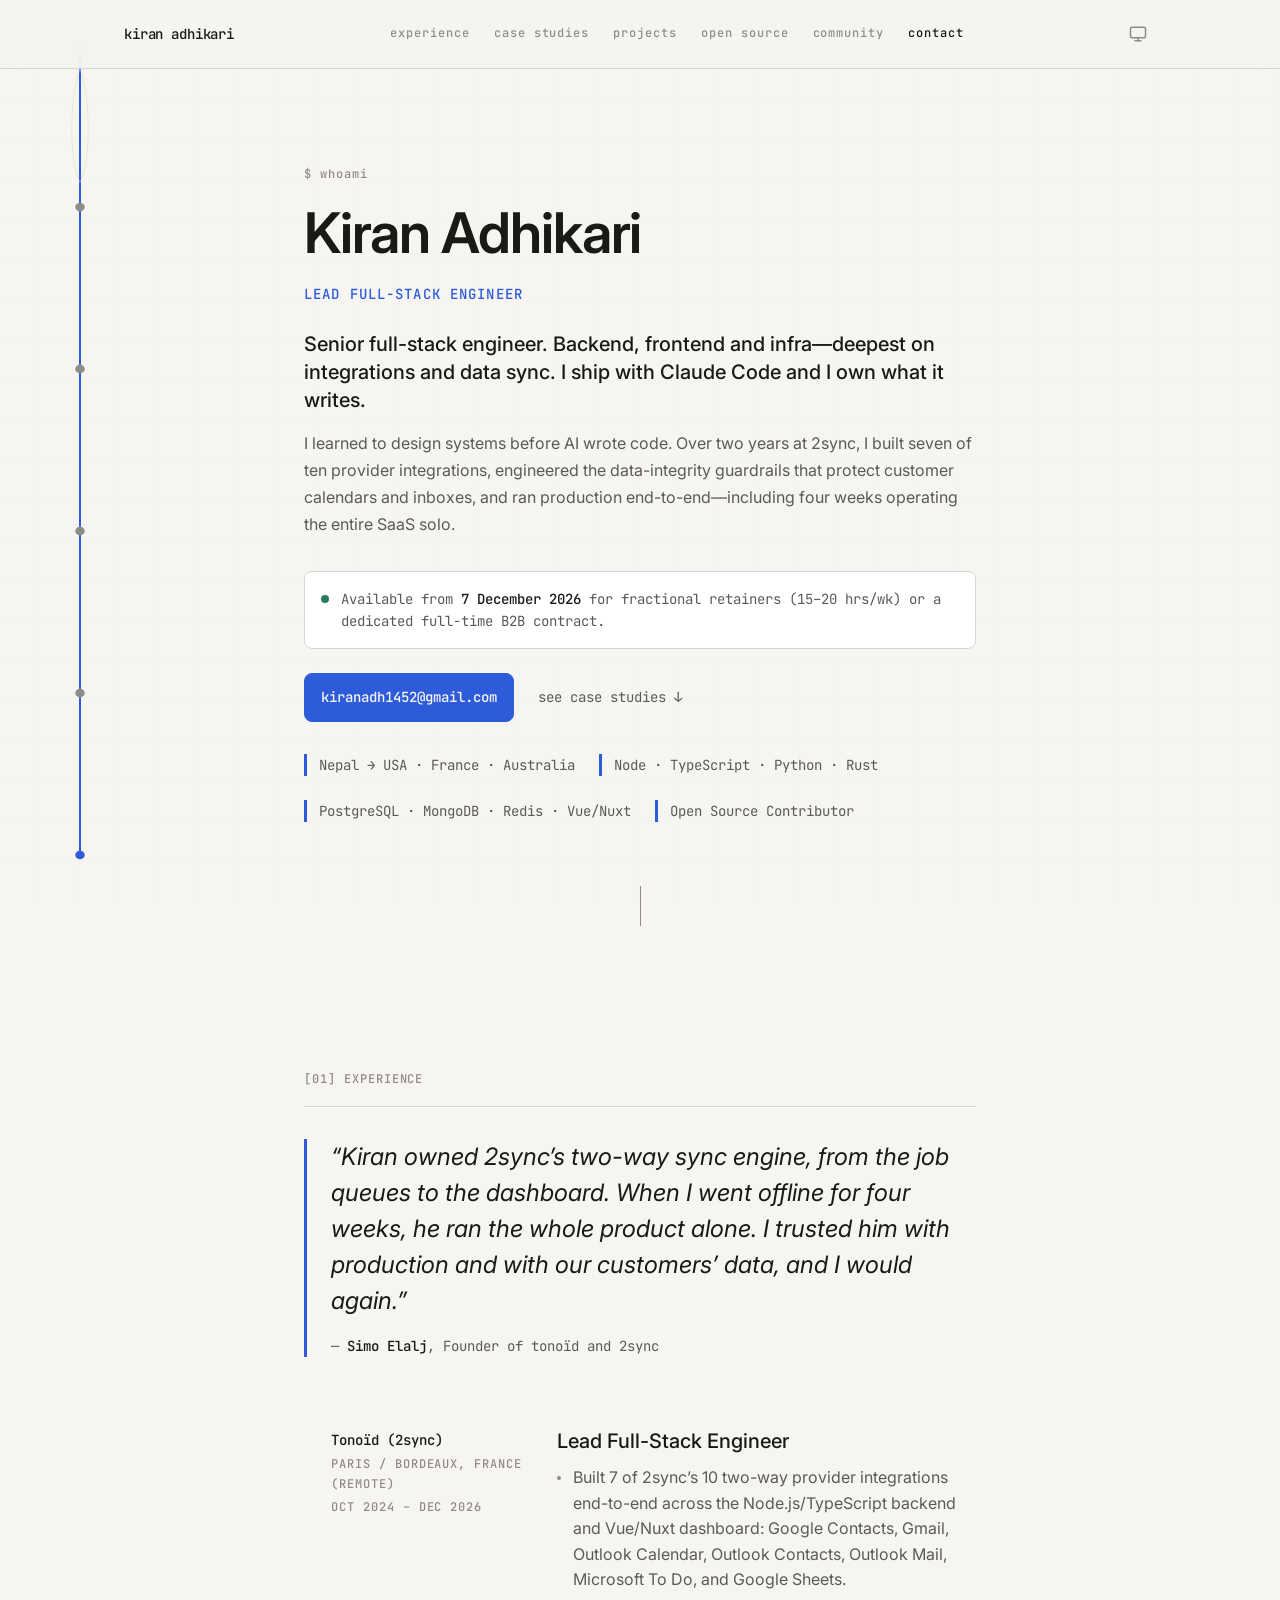
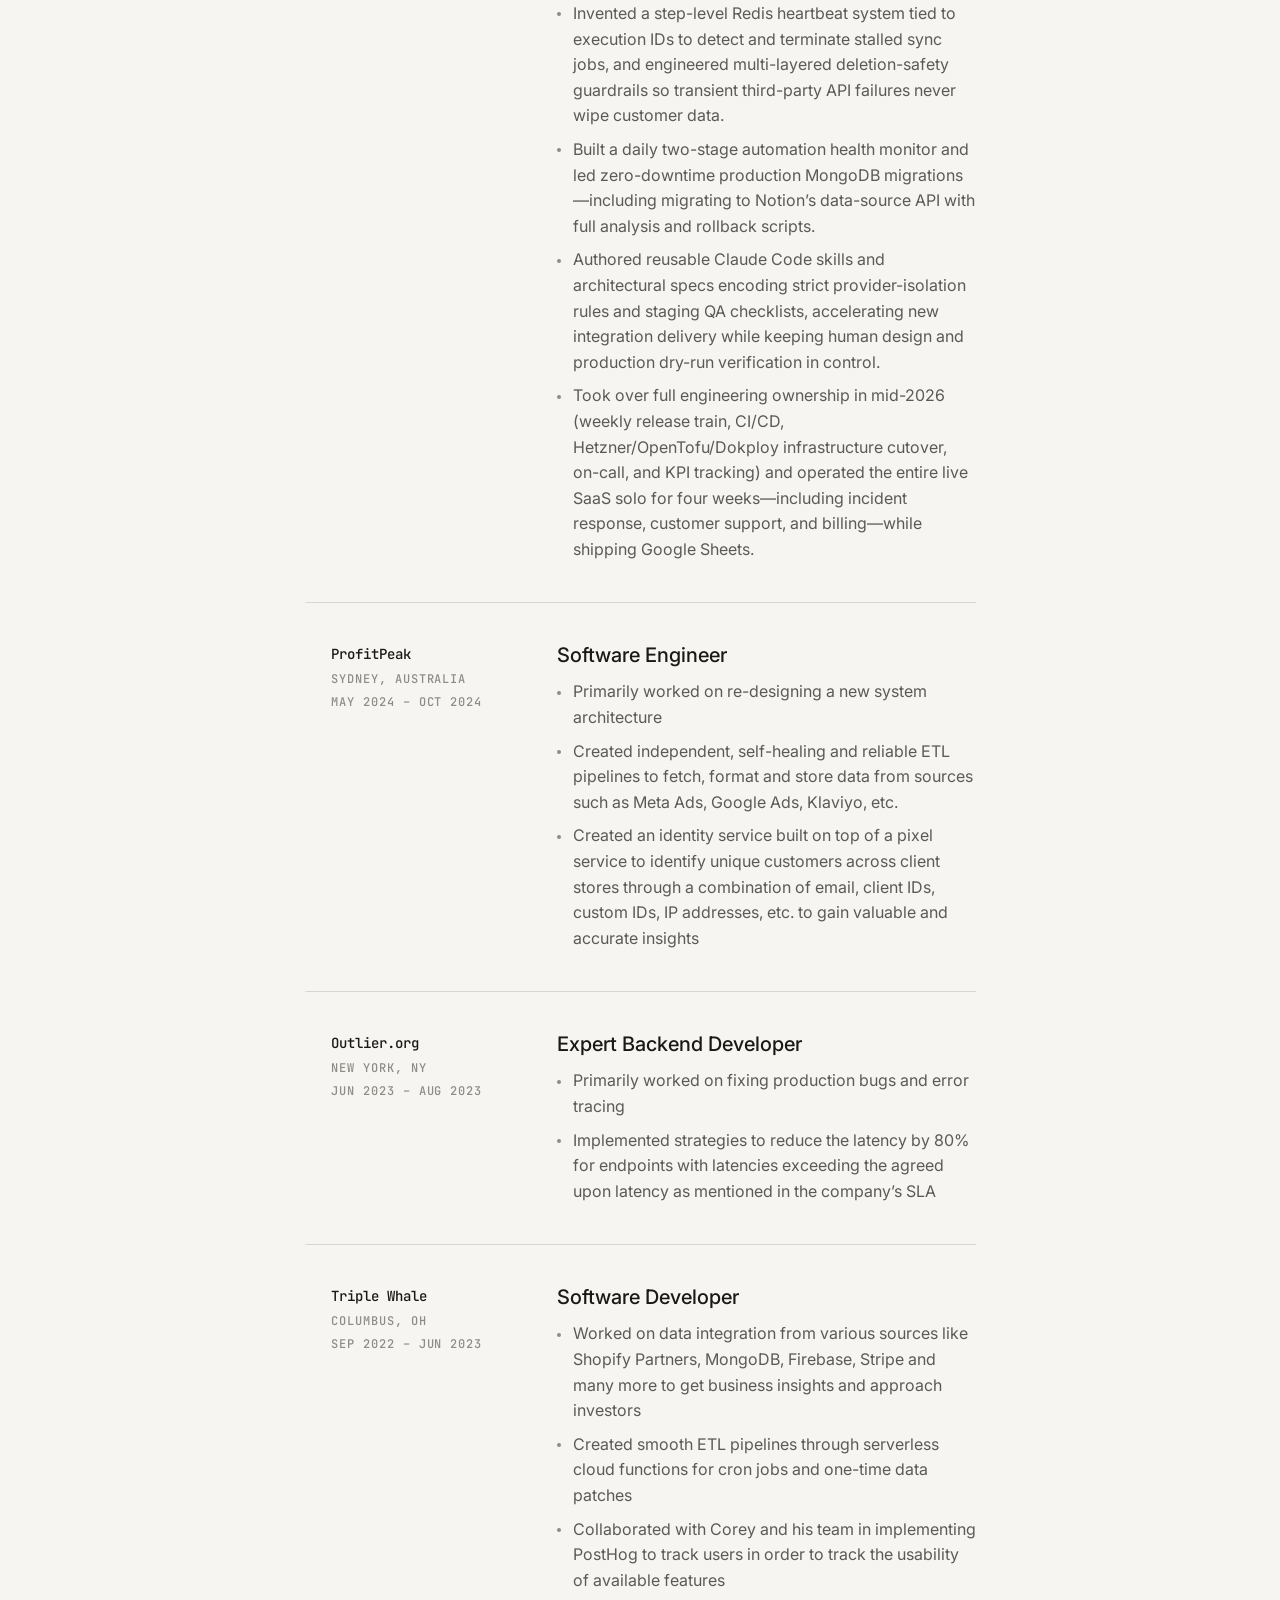
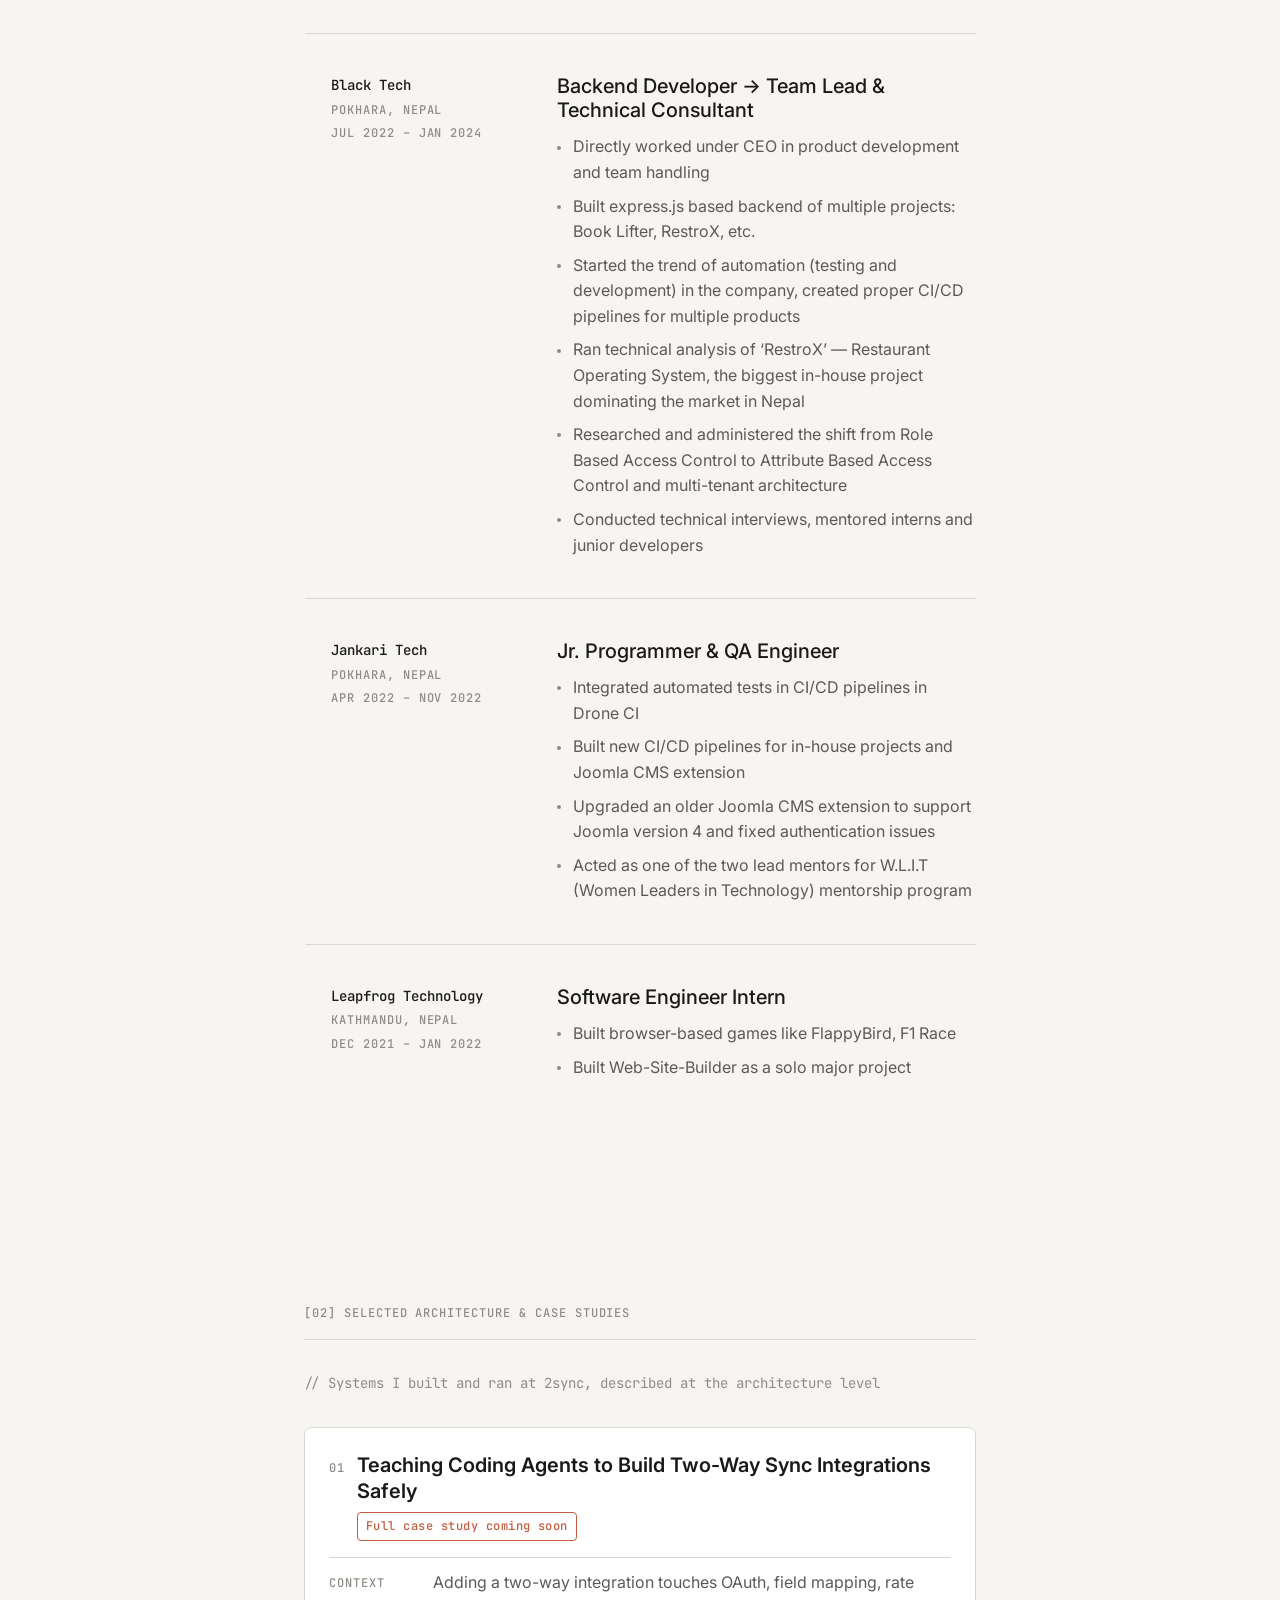
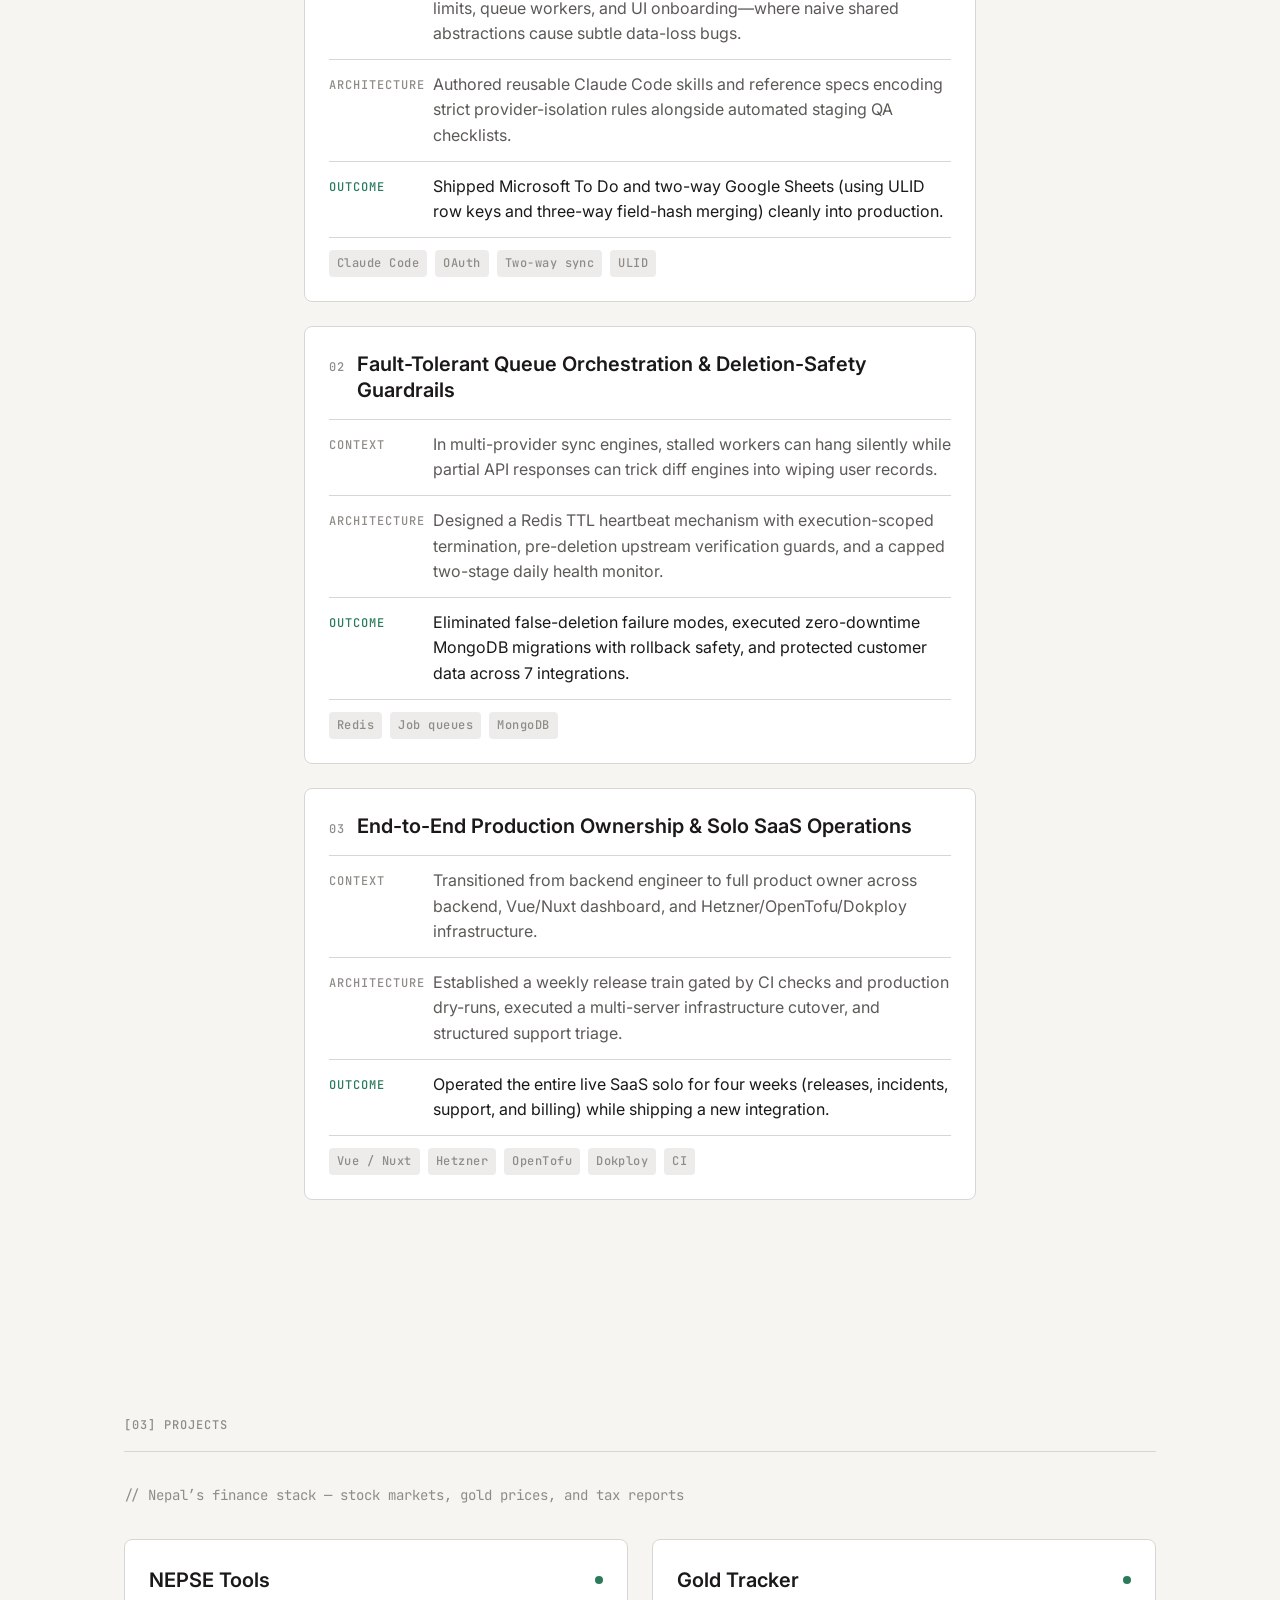
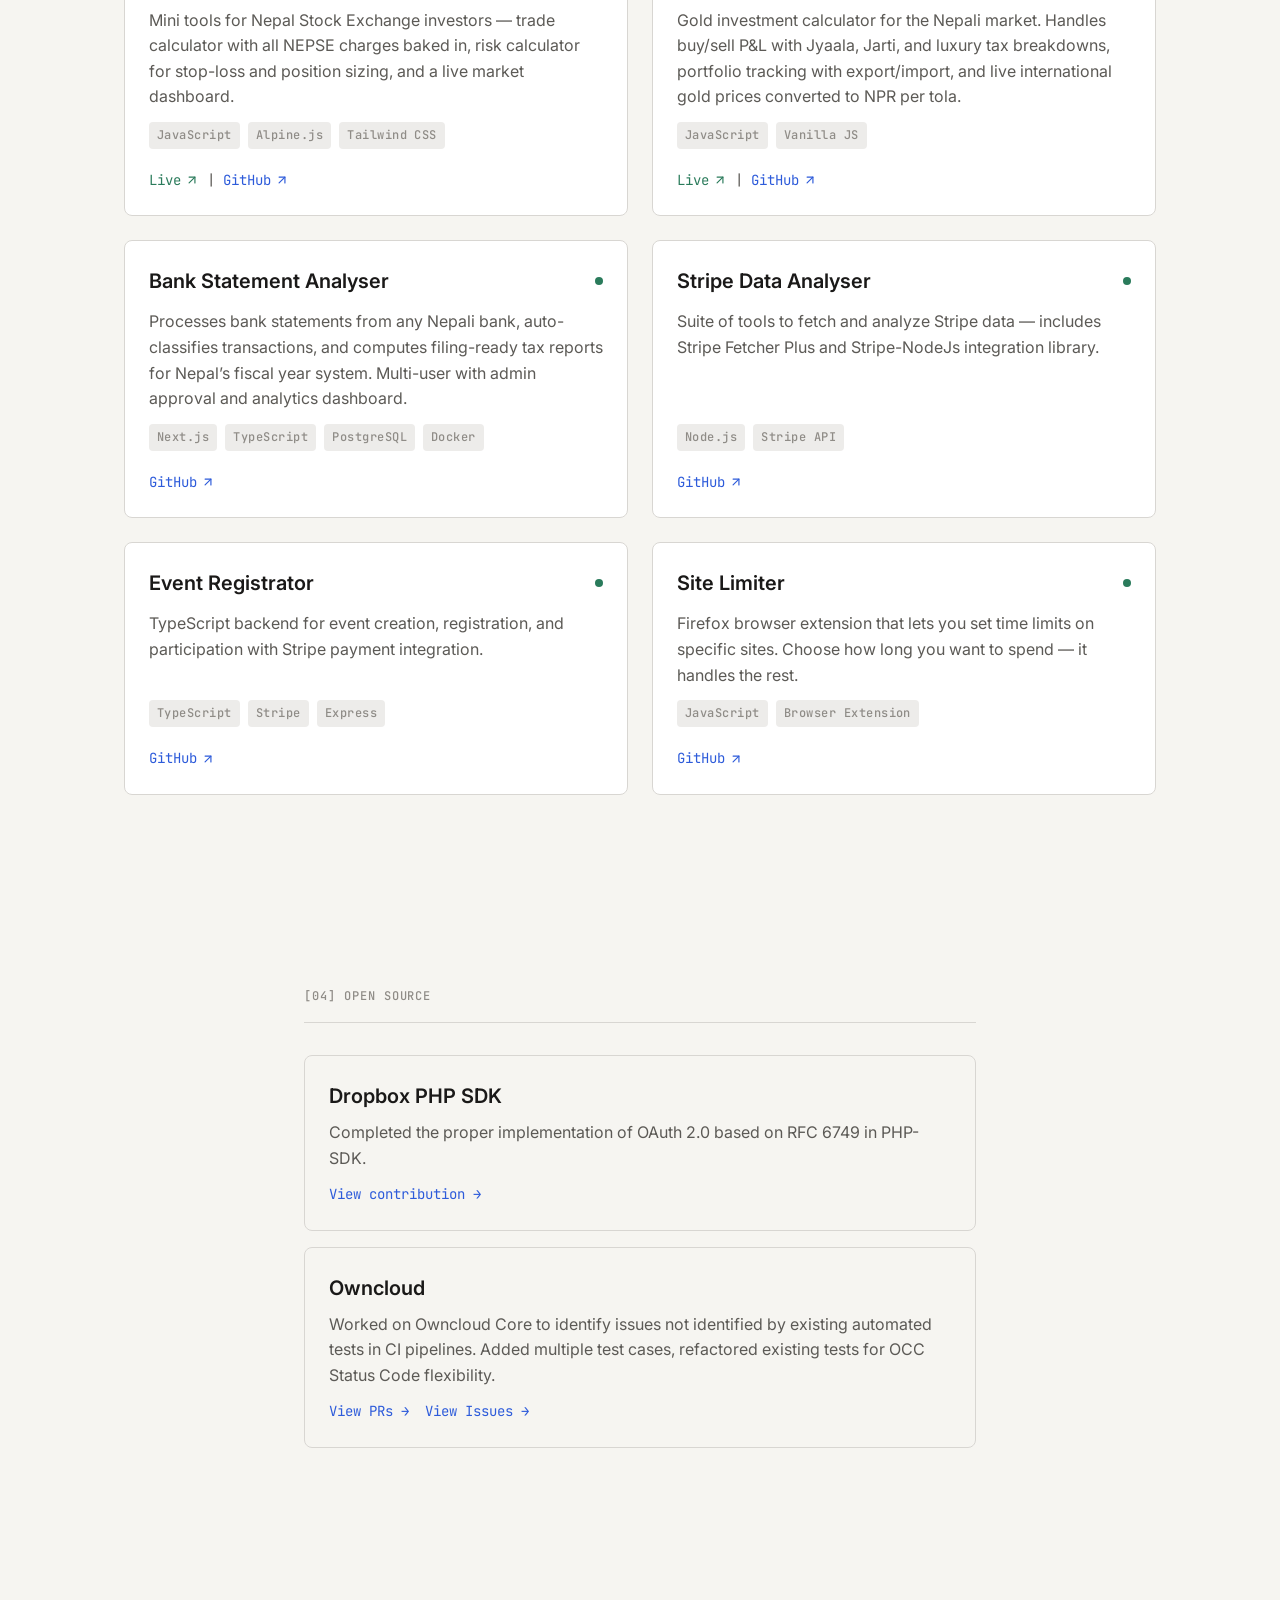
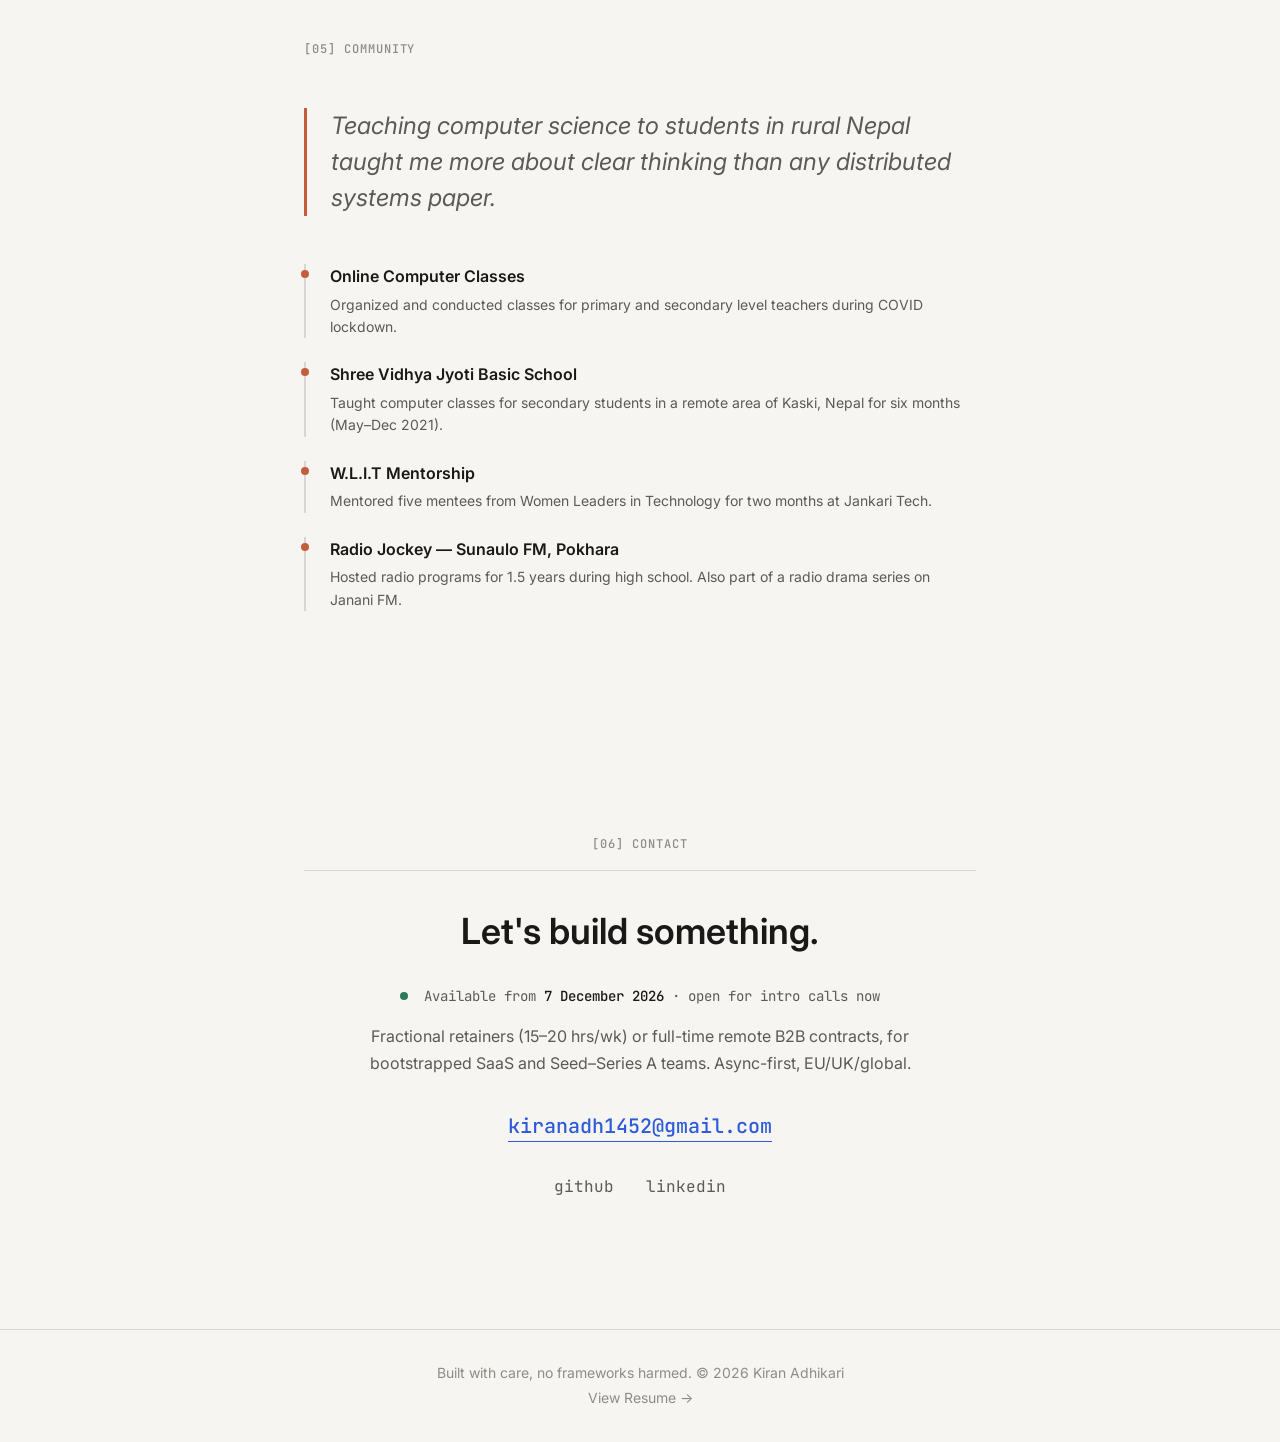
==== commit f5d34f72: "feat: add case studies section and rewrite Tonoïd experience entry Restructure the landing page to E" ====
--- a/index.html
+++ b/index.html
@@ -42,9 +42,8 @@
     <div class="nav__inner">
       <a href="/" class="nav__home" aria-label="Kiran Adhikari, home">kiran adhikari</a>
       <div class="nav__links" role="list">
-        <a href="#about" class="nav__link" role="listitem">about</a>
-        <a href="#work" class="nav__link" role="listitem">work</a>
         <a href="#experience" class="nav__link" role="listitem">experience</a>
+        <a href="#case-studies" class="nav__link" role="listitem">case studies</a>
         <a href="#projects" class="nav__link" role="listitem">projects</a>
         <a href="#open-source" class="nav__link" role="listitem">open source</a>
         <a href="#community" class="nav__link" role="listitem">community</a>
@@ -79,9 +78,8 @@
 
   <!-- Mobile Progress Dots -->
   <div class="mobile-progress" aria-label="Section progress" role="navigation">
-    <div class="mobile-progress__dot mobile-progress__dot--active" aria-label="About"></div>
-    <div class="mobile-progress__dot" aria-label="Production Work"></div>
-    <div class="mobile-progress__dot" aria-label="Experience"></div>
+    <div class="mobile-progress__dot mobile-progress__dot--active" aria-label="Experience"></div>
+    <div class="mobile-progress__dot" aria-label="Case Studies"></div>
     <div class="mobile-progress__dot" aria-label="Projects"></div>
     <div class="mobile-progress__dot" aria-label="Open Source"></div>
     <div class="mobile-progress__dot" aria-label="Community"></div>
@@ -109,7 +107,13 @@
         </div>
         <div class="hero__actions">
           <a href="mailto:kiranadh1452@gmail.com" class="hero__cta">kiranadh1452@gmail.com</a>
-          <a href="#work" class="hero__secondary">see production work &darr;</a>
+          <a href="#case-studies" class="hero__secondary">see case studies &darr;</a>
+        </div>
+        <div class="hero__meta">
+          <span class="hero__meta-item">Nepal &rarr; USA &middot; France &middot; Australia</span>
+          <span class="hero__meta-item">Node &middot; TypeScript &middot; Python &middot; Rust</span>
+          <span class="hero__meta-item">PostgreSQL &middot; MongoDB &middot; Redis &middot; Vue/Nuxt</span>
+          <span class="hero__meta-item">Open Source Contributor</span>
         </div>
       </div>
       <div class="hero__scroll-indicator" aria-hidden="true">
@@ -117,23 +121,139 @@
       </div>
     </section>
 
-    <!-- [01] ABOUT -->
-    <section id="about" class="section">
-      <p class="section-label reveal">[01] About</p>
+    <!-- [01] EXPERIENCE -->
+    <section id="experience" class="section">
+      <p class="section-label reveal">[01] Experience</p>
       <hr class="section-rule reveal">
 
-      <div class="about">
-        <p class="about__p about__p--lead reveal">For two years I was the Lead Full-Stack Engineer at 2sync, a SaaS that keeps Notion in two-way sync with Google, Microsoft, and Todoist. Its code writes directly into customers&rsquo; calendars, contacts, and inboxes, so a bug costs someone real data. I built seven of its ten integrations, the guardrails that stop a flaky API from deleting customer data, and the release process that let me run production alone for a month.</p>
-        <p class="about__p reveal">I learned architecture the slow way, before coding agents. Now I use Claude Code every day. I write the specs and skills the agent works from, I decide the design, and I test its output against real data before anything ships. The agent makes me faster&mdash;it doesn&rsquo;t make my decisions.</p>
-        <p class="about__p reveal">I&rsquo;m looking for one or two teams that want a senior engineer who can own a product end-to-end. Integrations, sync engines, and background job queues are where I&rsquo;m deepest, and at 2sync I also took on the Vue/Nuxt frontend, Hetzner/OpenTofu/Dokploy infrastructure, customer support, and KPI tracking&mdash;because that&rsquo;s what the product needed.</p>
-      </div>
-    </section>
-
-    <!-- [02] PRODUCTION WORK -->
-    <section id="work" class="section">
-      <p class="section-label reveal">[02] Production Work</p>
+      <figure class="testimonial testimonial--lead reveal">
+        <blockquote class="testimonial__quote">
+          <p>&ldquo;Kiran owned 2sync&rsquo;s two-way sync engine, from the job queues to the dashboard. When I went offline for four weeks, he ran the whole product alone. I trusted him with production and with our customers&rsquo; data, and I would again.&rdquo;</p>
+        </blockquote>
+        <figcaption class="testimonial__source">&mdash; <strong>Simo Elalj</strong>, Founder of tono&iuml;d and 2sync</figcaption>
+      </figure>
+
+      <article class="exp-card reveal">
+        <div class="exp-card__left">
+          <div class="exp-card__company">Tono&iuml;d (2sync)</div>
+          <div class="exp-card__location">Paris / Bordeaux, France (Remote)</div>
+          <div class="exp-card__date">Oct 2024 &ndash; Dec 2026</div>
+        </div>
+        <div class="exp-card__right">
+          <h3 class="exp-card__title">Lead Full-Stack Engineer</h3>
+          <ul class="exp-card__bullets">
+            <li>Built 7 of 2sync&rsquo;s 10 two-way provider integrations end-to-end across the Node.js/TypeScript backend and Vue/Nuxt dashboard: Google Contacts, Gmail, Outlook Calendar, Outlook Contacts, Outlook Mail, Microsoft To Do, and Google Sheets.</li>
+            <li>Invented a step-level Redis heartbeat system tied to execution IDs to detect and terminate stalled sync jobs, and engineered multi-layered deletion-safety guardrails so transient third-party API failures never wipe customer data.</li>
+            <li>Built a daily two-stage automation health monitor and led zero-downtime production MongoDB migrations&mdash;including migrating to Notion&rsquo;s data-source API with full analysis and rollback scripts.</li>
+            <li>Authored reusable Claude Code skills and architectural specs encoding strict provider-isolation rules and staging QA checklists, accelerating new integration delivery while keeping human design and production dry-run verification in control.</li>
+            <li>Took over full engineering ownership in mid-2026 (weekly release train, CI/CD, Hetzner/OpenTofu/Dokploy infrastructure cutover, on-call, and KPI tracking) and operated the entire live SaaS solo for four weeks&mdash;including incident response, customer support, and billing&mdash;while shipping Google Sheets.</li>
+          </ul>
+        </div>
+      </article>
+
+      <article class="exp-card reveal">
+        <div class="exp-card__left">
+          <div class="exp-card__company">ProfitPeak</div>
+          <div class="exp-card__location">Sydney, Australia</div>
+          <div class="exp-card__date">May 2024 &ndash; Oct 2024</div>
+        </div>
+        <div class="exp-card__right">
+          <h3 class="exp-card__title">Software Engineer</h3>
+          <ul class="exp-card__bullets">
+            <li>Primarily worked on re-designing a new system architecture</li>
+            <li>Created independent, self-healing and reliable ETL pipelines to fetch, format and store data from sources such as Meta Ads, Google Ads, Klaviyo, etc.</li>
+            <li>Created an identity service built on top of a pixel service to identify unique customers across client stores through a combination of email, client IDs, custom IDs, IP addresses, etc. to gain valuable and accurate insights</li>
+          </ul>
+        </div>
+      </article>
+
+      <article class="exp-card reveal">
+        <div class="exp-card__left">
+          <div class="exp-card__company">Outlier.org</div>
+          <div class="exp-card__location">New York, NY</div>
+          <div class="exp-card__date">Jun 2023 &ndash; Aug 2023</div>
+        </div>
+        <div class="exp-card__right">
+          <h3 class="exp-card__title">Expert Backend Developer</h3>
+          <ul class="exp-card__bullets">
+            <li>Primarily worked on fixing production bugs and error tracing</li>
+            <li>Implemented strategies to reduce the latency by 80% for endpoints with latencies exceeding the agreed upon latency as mentioned in the company&rsquo;s SLA</li>
+          </ul>
+        </div>
+      </article>
+
+      <article class="exp-card reveal">
+        <div class="exp-card__left">
+          <div class="exp-card__company">Triple Whale</div>
+          <div class="exp-card__location">Columbus, OH</div>
+          <div class="exp-card__date">Sep 2022 &ndash; Jun 2023</div>
+        </div>
+        <div class="exp-card__right">
+          <h3 class="exp-card__title">Software Developer</h3>
+          <ul class="exp-card__bullets">
+            <li>Worked on data integration from various sources like Shopify Partners, MongoDB, Firebase, Stripe and many more to get business insights and approach investors</li>
+            <li>Created smooth ETL pipelines through serverless cloud functions for cron jobs and one-time data patches</li>
+            <li>Collaborated with Corey and his team in implementing PostHog to track users in order to track the usability of available features</li>
+          </ul>
+        </div>
+      </article>
+
+      <article class="exp-card reveal">
+        <div class="exp-card__left">
+          <div class="exp-card__company">Black Tech</div>
+          <div class="exp-card__location">Pokhara, Nepal</div>
+          <div class="exp-card__date">Jul 2022 &ndash; Jan 2024</div>
+        </div>
+        <div class="exp-card__right">
+          <h3 class="exp-card__title">Backend Developer &rarr; Team Lead &amp; Technical Consultant</h3>
+          <ul class="exp-card__bullets">
+            <li>Directly worked under CEO in product development and team handling</li>
+            <li>Built express.js based backend of multiple projects: Book Lifter, RestroX, etc.</li>
+            <li>Started the trend of automation (testing and development) in the company, created proper CI/CD pipelines for multiple products</li>
+            <li>Ran technical analysis of &lsquo;RestroX&rsquo; &mdash; Restaurant Operating System, the biggest in-house project dominating the market in Nepal</li>
+            <li>Researched and administered the shift from Role Based Access Control to Attribute Based Access Control and multi-tenant architecture</li>
+            <li>Conducted technical interviews, mentored interns and junior developers</li>
+          </ul>
+        </div>
+      </article>
+
+      <article class="exp-card reveal">
+        <div class="exp-card__left">
+          <div class="exp-card__company">Jankari Tech</div>
+          <div class="exp-card__location">Pokhara, Nepal</div>
+          <div class="exp-card__date">Apr 2022 &ndash; Nov 2022</div>
+        </div>
+        <div class="exp-card__right">
+          <h3 class="exp-card__title">Jr. Programmer &amp; QA Engineer</h3>
+          <ul class="exp-card__bullets">
+            <li>Integrated automated tests in CI/CD pipelines in Drone CI</li>
+            <li>Built new CI/CD pipelines for in-house projects and Joomla CMS extension</li>
+            <li>Upgraded an older Joomla CMS extension to support Joomla version 4 and fixed authentication issues</li>
+            <li>Acted as one of the two lead mentors for W.L.I.T (Women Leaders in Technology) mentorship program</li>
+          </ul>
+        </div>
+      </article>
+
+      <article class="exp-card reveal">
+        <div class="exp-card__left">
+          <div class="exp-card__company">Leapfrog Technology</div>
+          <div class="exp-card__location">Kathmandu, Nepal</div>
+          <div class="exp-card__date">Dec 2021 &ndash; Jan 2022</div>
+        </div>
+        <div class="exp-card__right">
+          <h3 class="exp-card__title">Software Engineer Intern</h3>
+          <ul class="exp-card__bullets">
+            <li>Built browser-based games like FlappyBird, F1 Race</li>
+            <li>Built Web-Site-Builder as a solo major project</li>
+          </ul>
+        </div>
+      </article>
+    </section>
+
+    <!-- [02] CASE STUDIES -->
+    <section id="case-studies" class="section">
+      <p class="section-label reveal">[02] Selected Architecture &amp; Case Studies</p>
       <hr class="section-rule reveal">
-      <h2 class="section-heading reveal">Selected Production Work &amp; Architecture</h2>
       <p class="section-note reveal">// Systems I built and ran at 2sync, described at the architecture level</p>
 
       <article class="case-card reveal">
@@ -145,15 +265,15 @@
         <dl class="case-card__rows">
           <div class="case-card__row">
             <dt>Context</dt>
-            <dd>Adding a new two-way provider integration touches OAuth, field mapping, rate limits, queue workers, and frontend onboarding&mdash;where naive shared abstractions create subtle data-loss bugs.</dd>
+            <dd>Adding a two-way integration touches OAuth, field mapping, rate limits, queue workers, and UI onboarding&mdash;where naive shared abstractions cause subtle data-loss bugs.</dd>
           </div>
           <div class="case-card__row">
-            <dt>Approach</dt>
-            <dd>Authored reusable Claude Code skills and reference specs encoding strict architectural rules (such as keeping per-provider sync pipelines isolated rather than forcing brittle abstractions) alongside automated QA walkthrough checklists.</dd>
+            <dt>Architecture</dt>
+            <dd>Authored reusable Claude Code skills and reference specs encoding strict provider-isolation rules alongside automated staging QA checklists.</dd>
           </div>
           <div class="case-card__row case-card__row--outcome">
             <dt>Outcome</dt>
-            <dd>Shipped Microsoft To Do and two-way Google Sheets (using ULID row identities and three-way field-hash merging) cleanly into production.</dd>
+            <dd>Shipped Microsoft To Do and two-way Google Sheets (using ULID row keys and three-way field-hash merging) cleanly into production.</dd>
           </div>
         </dl>
         <div class="case-card__tags">
@@ -172,15 +292,15 @@
         <dl class="case-card__rows">
           <div class="case-card__row">
             <dt>Context</dt>
-            <dd>In multi-provider sync engines, stalled workers can hang silently while partial third-party API responses can trick diff engines into wiping user records.</dd>
+            <dd>In multi-provider sync engines, stalled workers can hang silently while partial API responses can trick diff engines into wiping user records.</dd>
           </div>
           <div class="case-card__row">
-            <dt>Approach</dt>
-            <dd>Designed a step-level Redis heartbeat system tied to execution IDs to detect and terminate stalled jobs, multi-stage upstream verification before any deletion, and a capped two-stage daily health monitor across customer automations.</dd>
+            <dt>Architecture</dt>
+            <dd>Designed a Redis TTL heartbeat mechanism with execution-scoped termination, pre-deletion upstream verification guards, and a capped two-stage daily health monitor.</dd>
           </div>
           <div class="case-card__row case-card__row--outcome">
             <dt>Outcome</dt>
-            <dd>Eliminated false-deletion failure modes, ran zero-downtime MongoDB migrations with rollback scripts, and maintained production data integrity across 7 of 2sync&rsquo;s 10 integrations.</dd>
+            <dd>Eliminated false-deletion failure modes, executed zero-downtime MongoDB migrations with rollback safety, and protected customer data across 7 integrations.</dd>
           </div>
         </dl>
         <div class="case-card__tags">
@@ -201,12 +321,12 @@
             <dd>Transitioned from backend engineer to full product owner across backend, Vue/Nuxt dashboard, and Hetzner/OpenTofu/Dokploy infrastructure.</dd>
           </div>
           <div class="case-card__row">
-            <dt>Approach</dt>
-            <dd>Established a weekly release train gated by CI checks and production dry-runs, executed a multi-server infrastructure cutover, and set up structured support triage.</dd>
+            <dt>Architecture</dt>
+            <dd>Established a weekly release train gated by CI checks and production dry-runs, executed a multi-server infrastructure cutover, and structured support triage.</dd>
           </div>
           <div class="case-card__row case-card__row--outcome">
             <dt>Outcome</dt>
-            <dd>Operated the entire live SaaS solo for four weeks (releases, incident response, support, and billing) while shipping a new provider integration.</dd>
+            <dd>Operated the entire live SaaS solo for four weeks (releases, incidents, support, and billing) while shipping a new integration.</dd>
           </div>
         </dl>
         <div class="case-card__tags">
@@ -217,140 +337,11 @@
           <span class="tag">CI</span>
         </div>
       </article>
-
-      <figure class="testimonial reveal">
-        <blockquote class="testimonial__quote">
-          <p>&ldquo;Kiran owned 2sync&rsquo;s two-way sync engine, from the job queues to the dashboard. When I went offline for four weeks, he ran the whole product alone. I trusted him with production and with our customers&rsquo; data, and I would again.&rdquo;</p>
-        </blockquote>
-        <figcaption class="testimonial__source">&mdash; <strong>Simo Elalj</strong>, Founder of tono&iuml;d and 2sync</figcaption>
-      </figure>
-    </section>
-
-    <!-- [03] EXPERIENCE -->
-    <section id="experience" class="section">
-      <p class="section-label reveal">[03] Experience</p>
-      <hr class="section-rule reveal">
-
-      <article class="exp-card reveal">
-        <div class="exp-card__left">
-          <div class="exp-card__company">Tono&iuml;d</div>
-          <div class="exp-card__location">Paris, France</div>
-          <div class="exp-card__date">Oct 2024 &ndash; Present</div>
-        </div>
-        <div class="exp-card__right">
-          <h3 class="exp-card__title">Lead Full-Stack Engineer, 2sync</h3>
-          <ul class="exp-card__bullets">
-            <li>Adding new API integrations like Google Contacts, Gmail, Outlook Calendar, Outlook Mail, Outlook People, etc. for two-way sync between sources</li>
-            <li>Introduced change-based tracking to avoid fetching all entities from the source and save computation</li>
-            <li>Created a robust and independent heartbeat system that allows any scheduled job to expire if it fails to update the heartbeat within a certain time, handling stuck jobs and their side effects</li>
-            <li>Worked directly with Notion&rsquo;s official team in testing their beta webhook release, responsible for adding &ldquo;Retry attempt&rdquo; in Notion webhook&rsquo;s event header</li>
-            <li>Refactored the existing codebase into a more modular approach so that each integration can share the same baseline</li>
-          </ul>
-        </div>
-      </article>
-
-      <article class="exp-card reveal">
-        <div class="exp-card__left">
-          <div class="exp-card__company">ProfitPeak</div>
-          <div class="exp-card__location">Sydney, Australia</div>
-          <div class="exp-card__date">May 2024 &ndash; Oct 2024</div>
-        </div>
-        <div class="exp-card__right">
-          <h3 class="exp-card__title">Software Engineer</h3>
-          <ul class="exp-card__bullets">
-            <li>Primarily worked on re-designing a new system architecture</li>
-            <li>Created independent, self-healing and reliable ETL pipelines to fetch, format and store data from sources such as Meta Ads, Google Ads, Klaviyo, etc.</li>
-            <li>Created an identity service built on top of a pixel service to identify unique customers across client stores through a combination of email, client IDs, custom IDs, IP addresses, etc. to gain valuable and accurate insights</li>
-          </ul>
-        </div>
-      </article>
-
-      <article class="exp-card reveal">
-        <div class="exp-card__left">
-          <div class="exp-card__company">Outlier.org</div>
-          <div class="exp-card__location">New York, NY</div>
-          <div class="exp-card__date">Jun 2023 &ndash; Aug 2023</div>
-        </div>
-        <div class="exp-card__right">
-          <h3 class="exp-card__title">Expert Backend Developer</h3>
-          <ul class="exp-card__bullets">
-            <li>Primarily worked on fixing production bugs and error tracing</li>
-            <li>Implemented strategies to reduce the latency by 80% for endpoints with latencies exceeding the agreed upon latency as mentioned in the company&rsquo;s SLA</li>
-          </ul>
-        </div>
-      </article>
-
-      <article class="exp-card reveal">
-        <div class="exp-card__left">
-          <div class="exp-card__company">Triple Whale</div>
-          <div class="exp-card__location">Columbus, OH</div>
-          <div class="exp-card__date">Sep 2022 &ndash; Jun 2023</div>
-        </div>
-        <div class="exp-card__right">
-          <h3 class="exp-card__title">Software Developer</h3>
-          <ul class="exp-card__bullets">
-            <li>Worked on data integration from various sources like Shopify Partners, MongoDB, Firebase, Stripe and many more to get business insights and approach investors</li>
-            <li>Created smooth ETL pipelines through serverless cloud functions for cron jobs and one-time data patches</li>
-            <li>Collaborated with Corey and his team in implementing PostHog to track users in order to track the usability of available features</li>
-          </ul>
-        </div>
-      </article>
-
-      <article class="exp-card reveal">
-        <div class="exp-card__left">
-          <div class="exp-card__company">Black Tech</div>
-          <div class="exp-card__location">Pokhara, Nepal</div>
-          <div class="exp-card__date">Jul 2022 &ndash; Jan 2024</div>
-        </div>
-        <div class="exp-card__right">
-          <h3 class="exp-card__title">Backend Developer &rarr; Team Lead &amp; Technical Consultant</h3>
-          <ul class="exp-card__bullets">
-            <li>Directly worked under CEO in product development and team handling</li>
-            <li>Built express.js based backend of multiple projects: Book Lifter, RestroX, etc.</li>
-            <li>Started the trend of automation (testing and development) in the company, created proper CI/CD pipelines for multiple products</li>
-            <li>Ran technical analysis of &lsquo;RestroX&rsquo; &mdash; Restaurant Operating System, the biggest in-house project dominating the market in Nepal</li>
-            <li>Researched and administered the shift from Role Based Access Control to Attribute Based Access Control and multi-tenant architecture</li>
-            <li>Conducted technical interviews, mentored interns and junior developers</li>
-          </ul>
-        </div>
-      </article>
-
-      <article class="exp-card reveal">
-        <div class="exp-card__left">
-          <div class="exp-card__company">Jankari Tech</div>
-          <div class="exp-card__location">Pokhara, Nepal</div>
-          <div class="exp-card__date">Apr 2022 &ndash; Nov 2022</div>
-        </div>
-        <div class="exp-card__right">
-          <h3 class="exp-card__title">Jr. Programmer &amp; QA Engineer</h3>
-          <ul class="exp-card__bullets">
-            <li>Integrated automated tests in CI/CD pipelines in Drone CI</li>
-            <li>Built new CI/CD pipelines for in-house projects and Joomla CMS extension</li>
-            <li>Upgraded an older Joomla CMS extension to support Joomla version 4 and fixed authentication issues</li>
-            <li>Acted as one of the two lead mentors for W.L.I.T (Women Leaders in Technology) mentorship program</li>
-          </ul>
-        </div>
-      </article>
-
-      <article class="exp-card reveal">
-        <div class="exp-card__left">
-          <div class="exp-card__company">Leapfrog Technology</div>
-          <div class="exp-card__location">Kathmandu, Nepal</div>
-          <div class="exp-card__date">Dec 2021 &ndash; Jan 2022</div>
-        </div>
-        <div class="exp-card__right">
-          <h3 class="exp-card__title">Software Engineer Intern</h3>
-          <ul class="exp-card__bullets">
-            <li>Built browser-based games like FlappyBird, F1 Race</li>
-            <li>Built Web-Site-Builder as a solo major project</li>
-          </ul>
-        </div>
-      </article>
-    </section>
-
-    <!-- [04] PROJECTS -->
+    </section>
+
+    <!-- [03] PROJECTS -->
     <section id="projects" class="section section--wide">
-      <p class="section-label reveal">[04] Projects</p>
+      <p class="section-label reveal">[03] Projects</p>
       <hr class="section-rule reveal">
 
       <div class="projects-grid">
@@ -456,21 +447,6 @@
 
         <div class="project-card reveal">
           <div class="project-card__header">
-            <h3 class="project-card__name">K-Web Browser</h3>
-            <span class="project-card__status project-card__status--archived" title="Archived"></span>
-          </div>
-          <p class="project-card__desc">Custom web browser built from scratch in C++ for learning purposes.</p>
-          <div class="project-card__tags">
-            <span class="tag">C++</span>
-          </div>
-          <a href="https://github.com/kiranadh1452/K-Web-Browser" class="project-card__link" target="_blank" rel="noopener noreferrer">
-            GitHub
-            <svg viewBox="0 0 24 24" fill="none" stroke="currentColor" stroke-width="2" stroke-linecap="round" stroke-linejoin="round" aria-hidden="true"><line x1="7" y1="17" x2="17" y2="7"></line><polyline points="7 7 17 7 17 17"></polyline></svg>
-          </a>
-        </div>
-
-        <div class="project-card reveal">
-          <div class="project-card__header">
             <h3 class="project-card__name">Site Limiter</h3>
             <span class="project-card__status project-card__status--active" title="Active"></span>
           </div>
@@ -484,40 +460,12 @@
             <svg viewBox="0 0 24 24" fill="none" stroke="currentColor" stroke-width="2" stroke-linecap="round" stroke-linejoin="round" aria-hidden="true"><line x1="7" y1="17" x2="17" y2="7"></line><polyline points="7 7 17 7 17 17"></polyline></svg>
           </a>
         </div>
-
-        <div class="project-card reveal">
-          <div class="project-card__header">
-            <h3 class="project-card__name">Gesture Labs</h3>
-            <span class="project-card__status project-card__status--archived" title="Archived"></span>
-          </div>
-          <p class="project-card__desc">Gesture recognition system for web browser control using Convolutional Neural Networks. Undergraduate research under Prof. Suresh Timilsina.</p>
-          <div class="project-card__tags">
-            <span class="tag">Python</span>
-            <span class="tag">CNN</span>
-          </div>
-        </div>
-
-        <div class="project-card reveal">
-          <div class="project-card__header">
-            <h3 class="project-card__name">Web Page Builder</h3>
-            <span class="project-card__status project-card__status--archived" title="Archived"></span>
-          </div>
-          <p class="project-card__desc">A drag-and-drop web page builder made purely with vanilla JavaScript. Solo major project at Leapfrog internship.</p>
-          <div class="project-card__tags">
-            <span class="tag">JavaScript</span>
-            <span class="tag">Vanilla JS</span>
-          </div>
-          <a href="https://github.com/kiranadh1452/Web-Page-Builder" class="project-card__link" target="_blank" rel="noopener noreferrer">
-            GitHub
-            <svg viewBox="0 0 24 24" fill="none" stroke="currentColor" stroke-width="2" stroke-linecap="round" stroke-linejoin="round" aria-hidden="true"><line x1="7" y1="17" x2="17" y2="7"></line><polyline points="7 7 17 7 17 17"></polyline></svg>
-          </a>
-        </div>
-      </div>
-    </section>
-
-    <!-- [05] OPEN SOURCE -->
+      </div>
+    </section>
+
+    <!-- [04] OPEN SOURCE -->
     <section id="open-source" class="section">
-      <p class="section-label reveal">[05] Open Source</p>
+      <p class="section-label reveal">[04] Open Source</p>
       <hr class="section-rule reveal">
 
       <div class="oss-card reveal">
@@ -538,9 +486,9 @@
       </div>
     </section>
 
-    <!-- [06] COMMUNITY -->
+    <!-- [05] COMMUNITY -->
     <section id="community" class="section">
-      <p class="section-label reveal">[06] Community</p>
+      <p class="section-label reveal">[05] Community</p>
       <hr class="section-rule reveal">
 
       <blockquote class="community-quote reveal">
@@ -567,16 +515,16 @@
       </div>
     </section>
 
-    <!-- [07] CONTACT -->
+    <!-- [06] CONTACT -->
     <section id="contact" class="section contact">
-      <p class="section-label reveal">[07] Contact</p>
+      <p class="section-label reveal">[06] Contact</p>
       <hr class="section-rule reveal">
       <h2 class="contact__heading reveal">Let's build something.</h2>
       <p class="contact__availability reveal">
         <span class="availability__dot" aria-hidden="true"></span>
         Available from <strong>7 December 2026</strong> &middot; open for intro calls now
       </p>
-      <p class="contact__terms reveal">Part-time fractional retainers (15&ndash;20 hrs/wk) or full-time B2B contracts, for bootstrapped SaaS and Seed&ndash;Series A teams. Async-first, EU/UK/global remote.</p>
+      <p class="contact__terms reveal">Fractional retainers (15&ndash;20 hrs/wk) or full-time remote B2B contracts, for bootstrapped SaaS and Seed&ndash;Series A teams. Async-first, EU/UK/global.</p>
       <p class="contact__email-wrap reveal">
         <a href="mailto:kiranadh1452@gmail.com" class="contact__email">kiranadh1452@gmail.com</a>
       </p>
--- a/css/style.css
+++ b/css/style.css
@@ -478,6 +478,10 @@
   background: transparent;
 }
 
+.hero__actions + .hero__meta {
+  margin-top: var(--space-8);
+}
+
 .hero__secondary {
   font-family: var(--font-mono);
   font-size: var(--type-small);
@@ -536,11 +540,12 @@
 .hero--loaded .hero__content > *:nth-child(5) { transition-delay: 360ms; }
 .hero--loaded .hero__content > *:nth-child(6) { transition-delay: 400ms; }
 .hero--loaded .hero__content > *:nth-child(7) { transition-delay: 440ms; }
+.hero--loaded .hero__content > *:nth-child(8) { transition-delay: 480ms; }
 
 .hero--loaded .hero__scroll-indicator {
   opacity: 1;
   transform: translateY(0);
-  transition: opacity 300ms var(--ease-out-expo) 520ms, transform 300ms var(--ease-out-expo) 520ms;
+  transition: opacity 300ms var(--ease-out-expo) 560ms, transform 300ms var(--ease-out-expo) 560ms;
 }
 
 .hero__scroll-indicator {
@@ -549,36 +554,8 @@
 }
 
 /* ========================================
-   ABOUT
-   ======================================== */
-
-.about__p {
-  line-height: 1.7;
-  color: var(--text-secondary);
-  transition: color 300ms;
-}
-
-.about__p:not(:last-child) {
-  margin-bottom: var(--space-6);
-}
-
-.about__p--lead {
-  color: var(--text-primary);
-}
-
-/* ========================================
-   PRODUCTION WORK (case cards + testimonial)
-   ======================================== */
-
-.section-heading {
-  font-size: var(--type-h2);
-  font-weight: 600;
-  line-height: 1.3;
-  letter-spacing: -0.01em;
-  color: var(--text-primary);
-  margin-bottom: var(--space-2);
-  transition: color 300ms;
-}
+   CASE STUDIES (case cards + testimonial)
+   ======================================== */
 
 .section-note {
   font-family: var(--font-mono);
@@ -685,6 +662,11 @@
   border-left: 3px solid var(--accent-primary);
   padding-left: var(--space-6);
   transition: border-color 300ms;
+}
+
+.testimonial--lead {
+  margin-top: 0;
+  margin-bottom: var(--space-12);
 }
 
 .testimonial__quote {
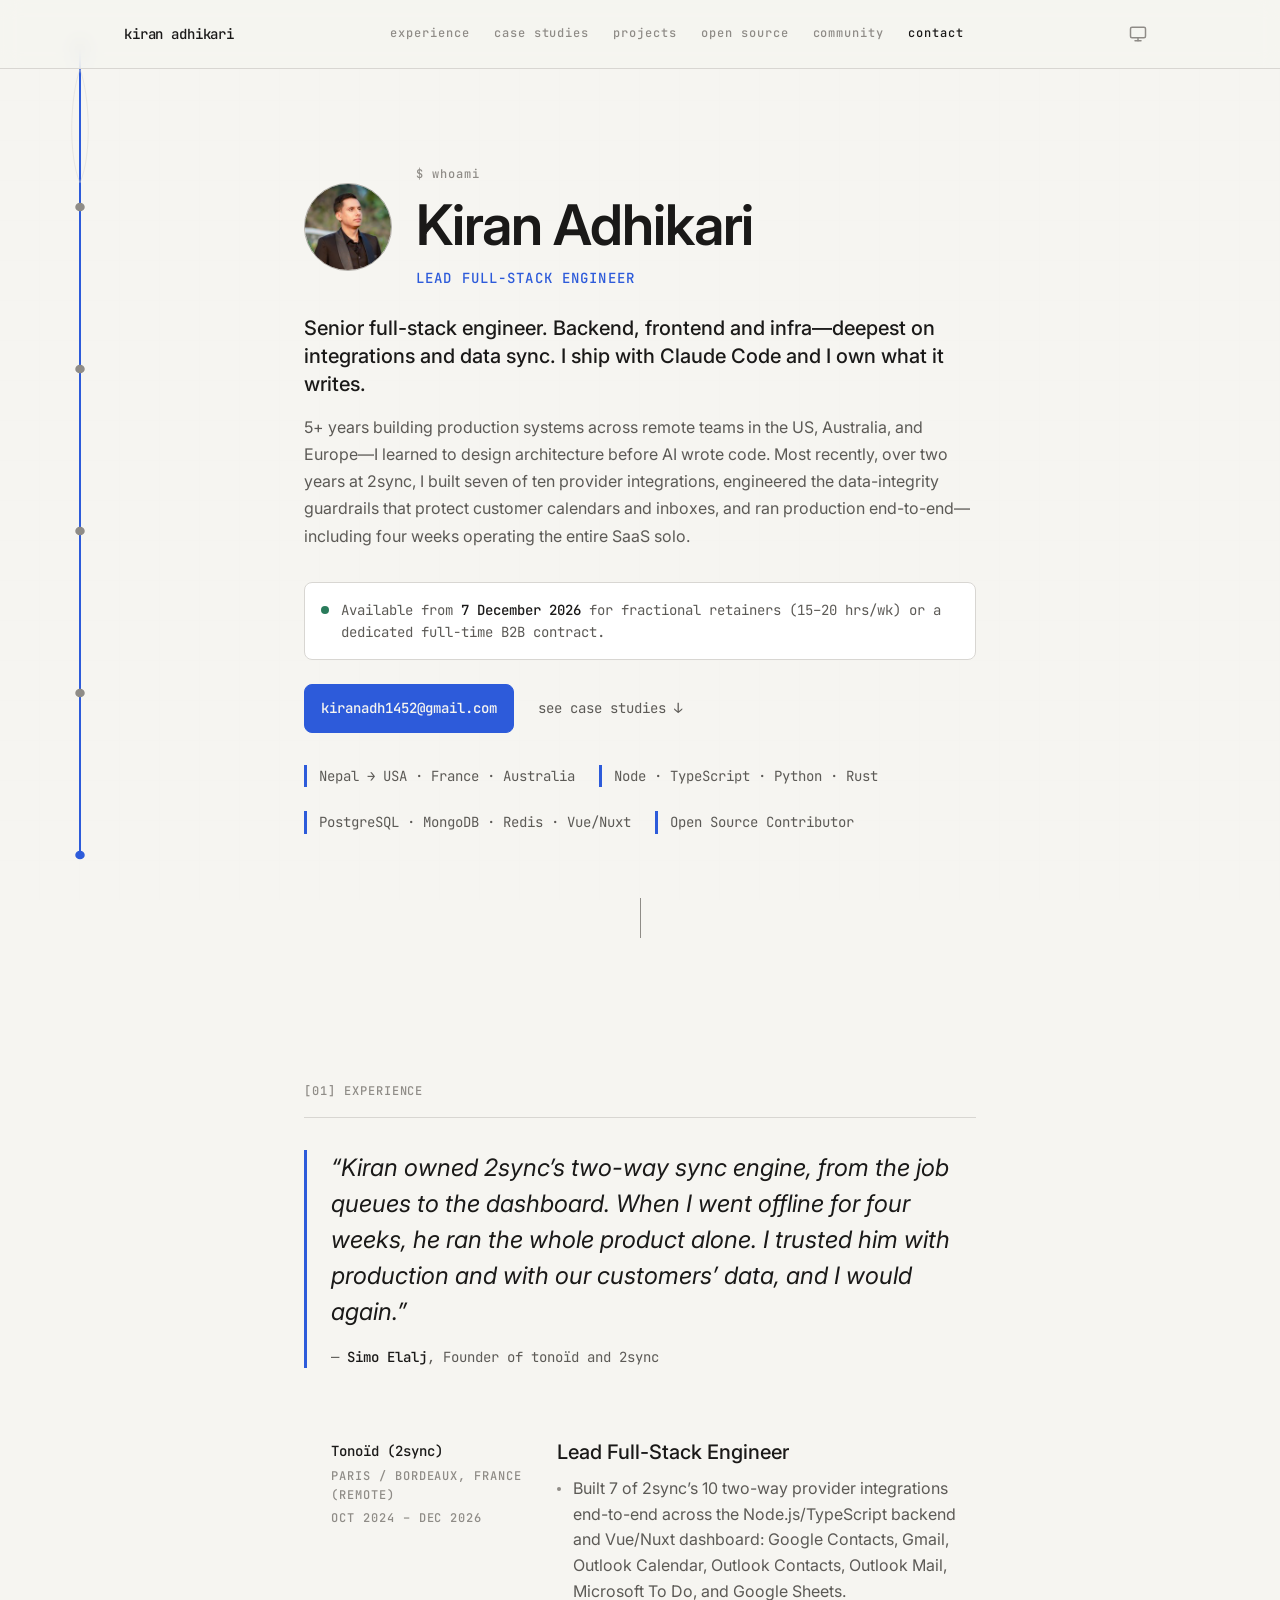
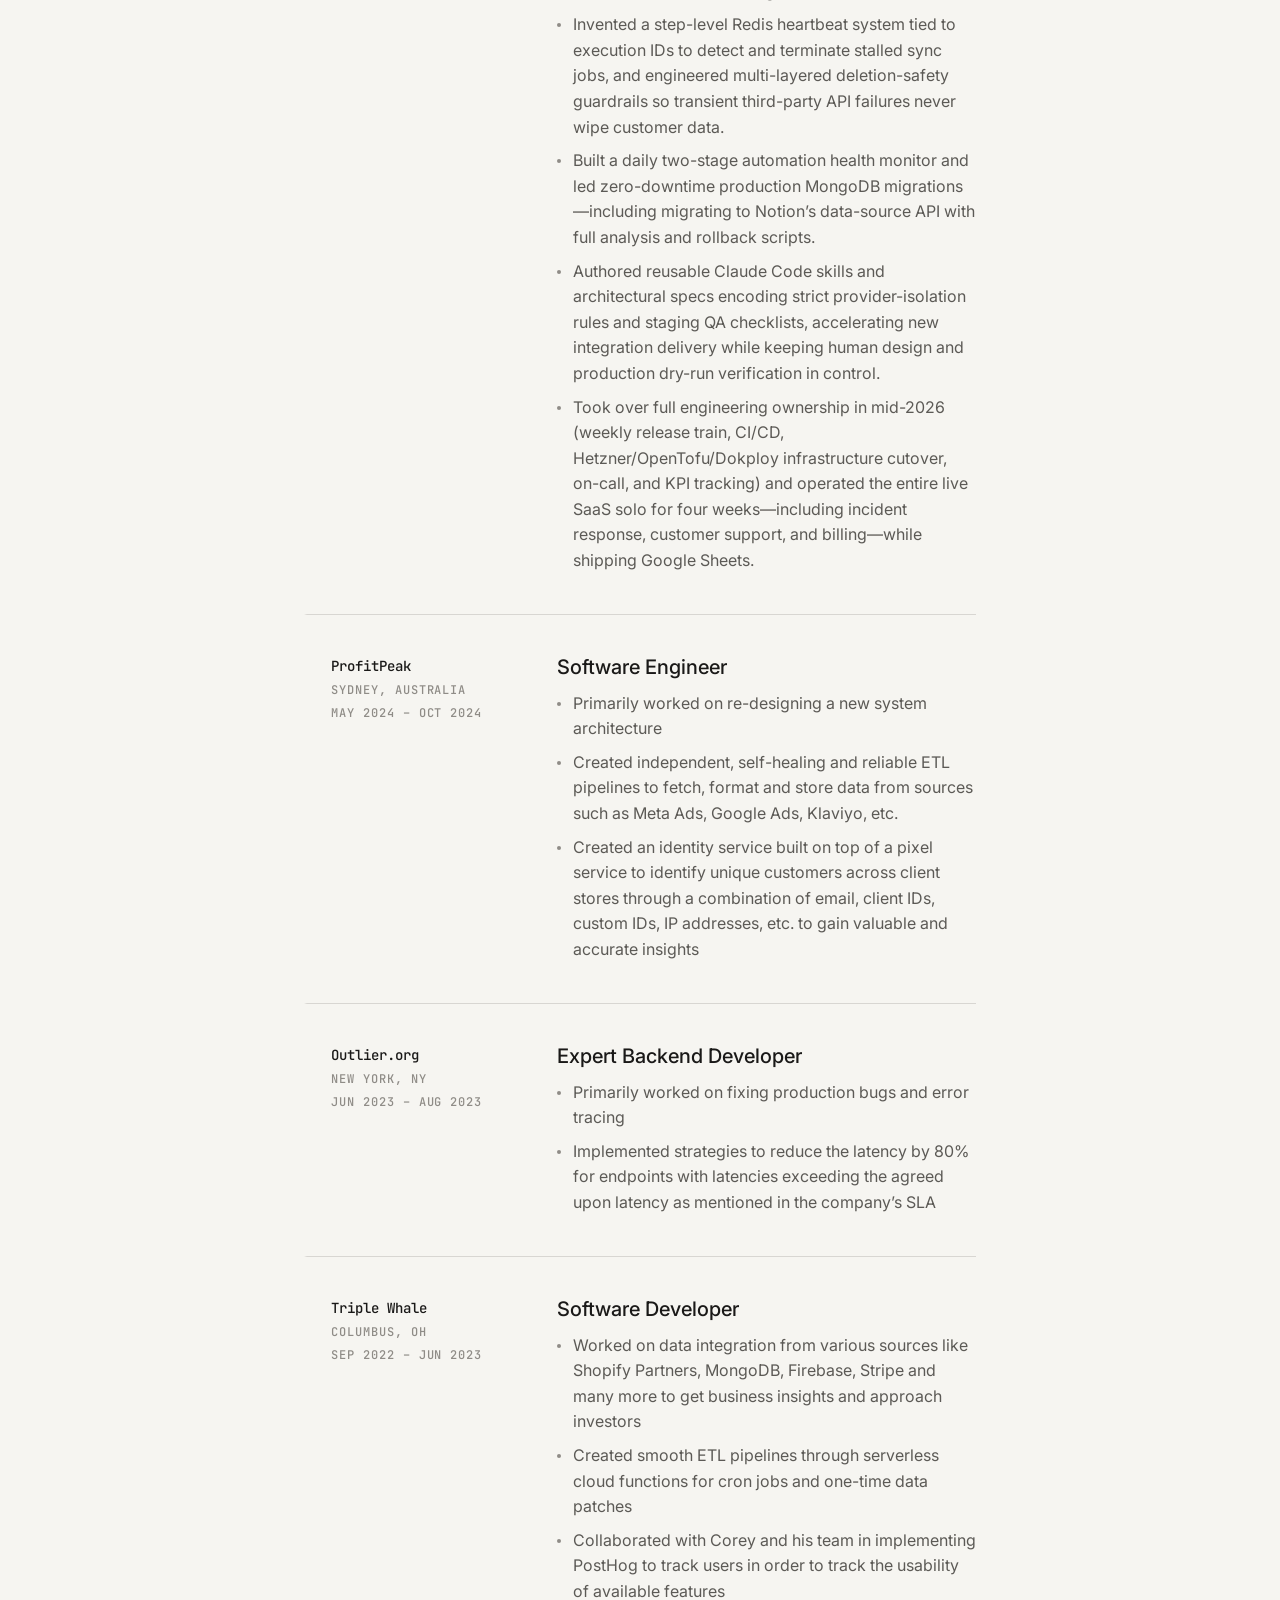
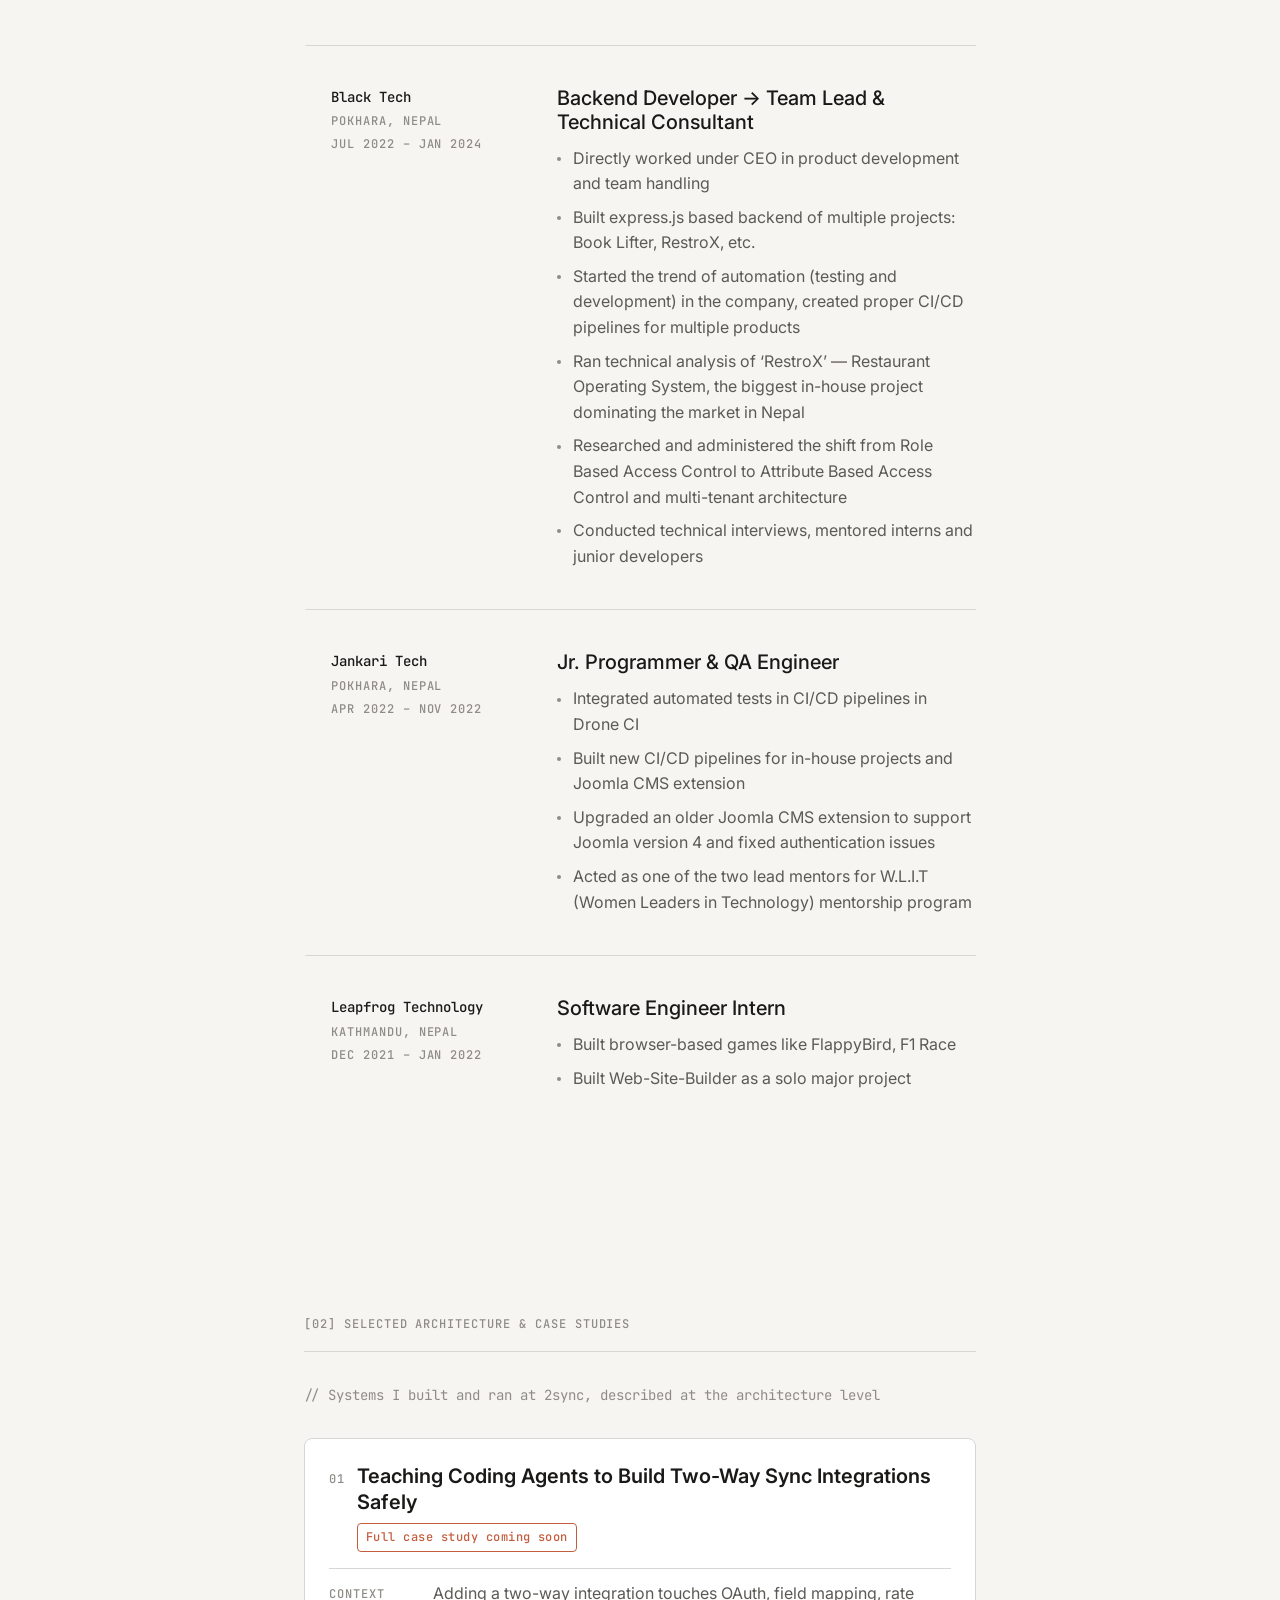
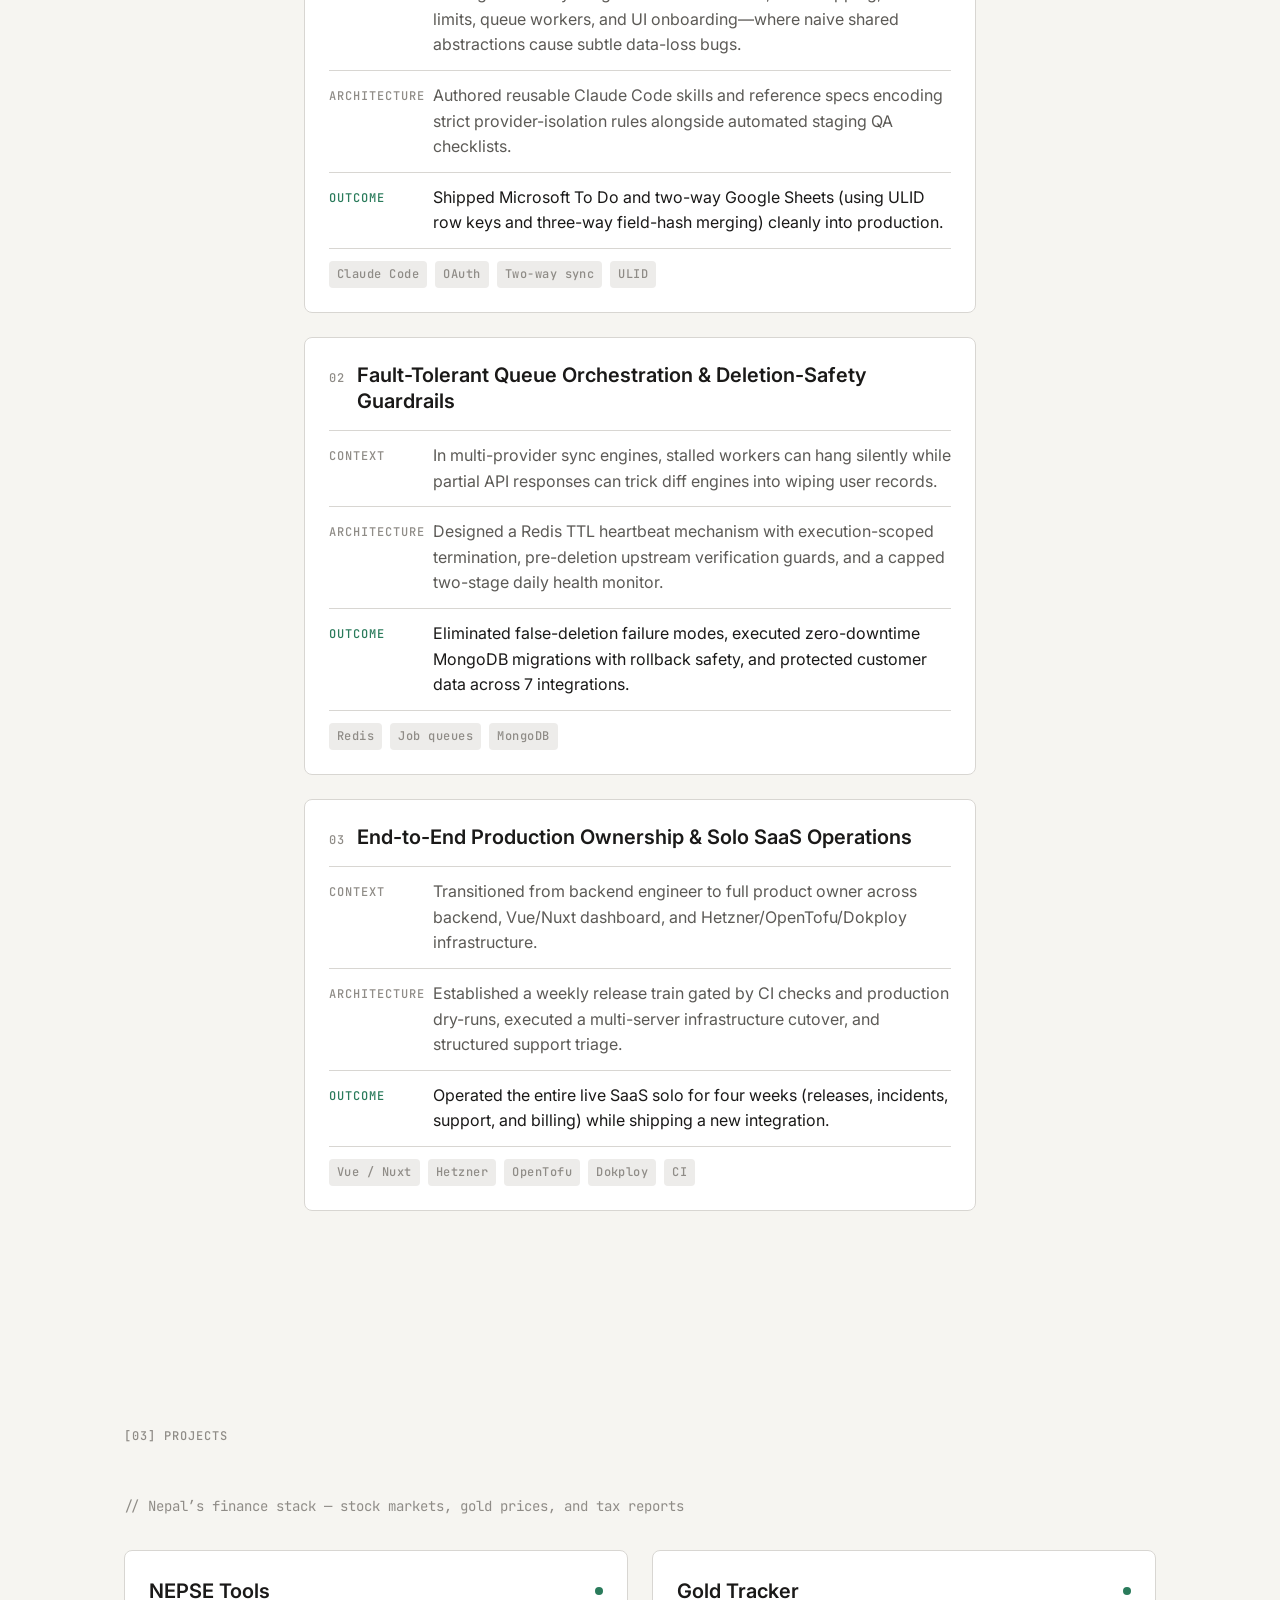
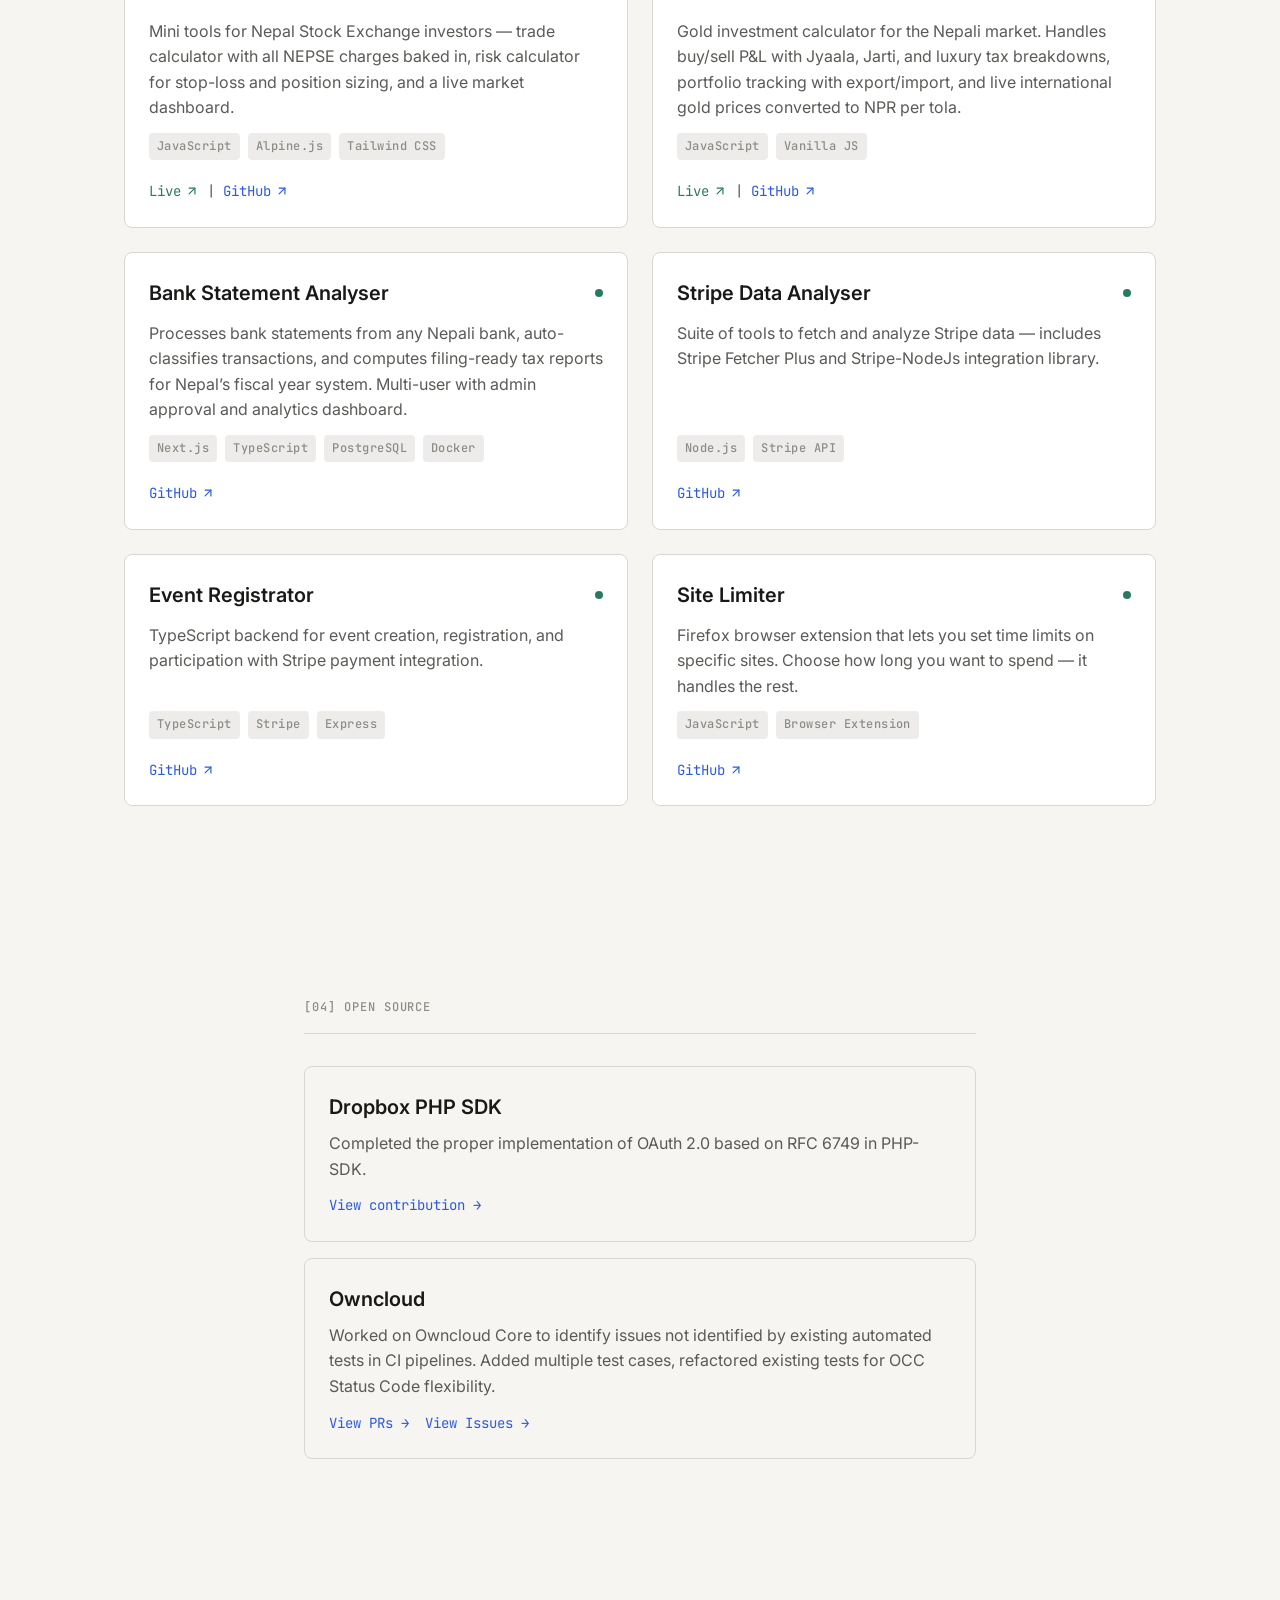
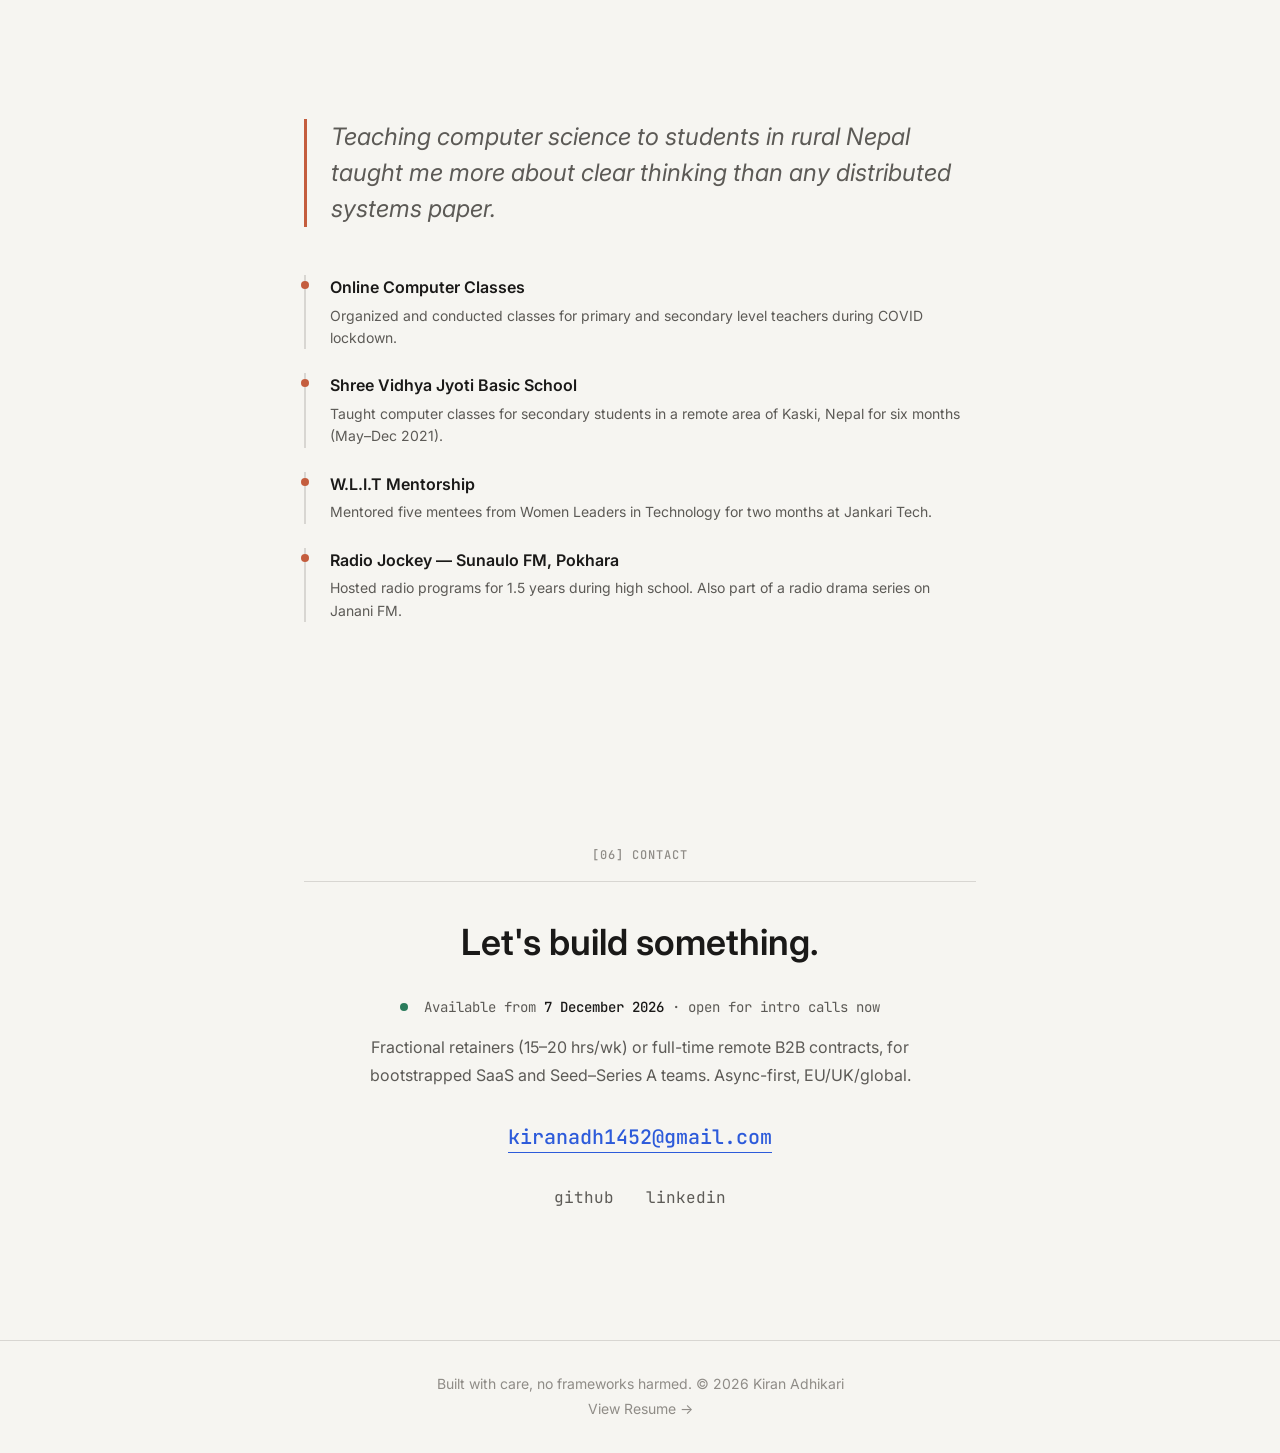
==== commit f0ab93cf: "feat: add hero avatar and lead the pitch with 5+ years of experience Add a circular headshot beside " ====
--- a/index.html
+++ b/index.html
@@ -96,11 +96,16 @@
       <div class="hero__bg" aria-hidden="true"></div>
       <div class="hero__cursor" aria-hidden="true"></div>
       <div class="hero__content">
-        <p class="hero__prompt">$ whoami</p>
-        <h1 class="hero__name">Kiran Adhikari</h1>
-        <p class="hero__role">Lead Full-Stack Engineer</p>
+        <div class="hero__header">
+          <img class="hero__avatar" src="/public/avatar-192.jpg" alt="Kiran Adhikari" width="88" height="88" decoding="async" fetchpriority="high">
+          <div class="hero__identity">
+            <p class="hero__prompt">$ whoami</p>
+            <h1 class="hero__name">Kiran Adhikari</h1>
+            <p class="hero__role">Lead Full-Stack Engineer</p>
+          </div>
+        </div>
         <p class="hero__tagline">Senior full-stack engineer. Backend, frontend and infra&mdash;deepest on integrations and data sync. I ship with Claude Code and I own what it writes.</p>
-        <p class="hero__pitch">I learned to design systems before AI wrote code. Over two years at 2sync, I built seven of ten provider integrations, engineered the data-integrity guardrails that protect customer calendars and inboxes, and ran production end-to-end&mdash;including four weeks operating the entire SaaS solo.</p>
+        <p class="hero__pitch">5+ years building production systems across remote teams in the US, Australia, and Europe&mdash;I learned to design architecture before AI wrote code. Most recently, over two years at 2sync, I built seven of ten provider integrations, engineered the data-integrity guardrails that protect customer calendars and inboxes, and ran production end-to-end&mdash;including four weeks operating the entire SaaS solo.</p>
         <div class="availability">
           <span class="availability__dot" aria-hidden="true"></span>
           <p class="availability__text">Available from <strong>7 December 2026</strong> for fractional retainers (15&ndash;20 hrs/wk) or a dedicated full-time B2B contract.</p>
--- a/css/style.css
+++ b/css/style.css
@@ -371,13 +371,35 @@
   z-index: 1;
 }
 
+.hero__header {
+  display: flex;
+  align-items: center;
+  gap: var(--space-6);
+  margin-bottom: var(--space-6);
+}
+
+.hero__avatar {
+  flex-shrink: 0;
+  width: 88px;
+  height: 88px;
+  border-radius: 50%;
+  object-fit: cover;
+  background: var(--surface-secondary);
+  border: 1px solid var(--border-strong);
+  transition: border-color 300ms;
+}
+
+.hero__identity {
+  min-width: 0;
+}
+
 .hero__prompt {
   font-family: var(--font-mono);
   font-size: var(--type-label);
   font-weight: 500;
   letter-spacing: 0.08em;
   color: var(--text-tertiary);
-  margin-bottom: var(--space-4);
+  margin-bottom: var(--space-2);
 }
 
 .hero__name {
@@ -387,7 +409,7 @@
   line-height: 1.2;
   letter-spacing: -0.02em;
   color: var(--text-primary);
-  margin-bottom: var(--space-4);
+  margin-bottom: var(--space-2);
   transition: color 300ms;
 }
 
@@ -398,7 +420,6 @@
   letter-spacing: 0.08em;
   text-transform: uppercase;
   color: var(--accent-primary);
-  margin-bottom: var(--space-6);
   transition: color 300ms;
 }
 
@@ -1243,6 +1264,15 @@
     gap: var(--space-3);
   }
 
+  .hero__header {
+    gap: var(--space-4);
+  }
+
+  .hero__avatar {
+    width: 64px;
+    height: 64px;
+  }
+
   .exp-card {
     grid-template-columns: 1fr;
     gap: var(--space-3);
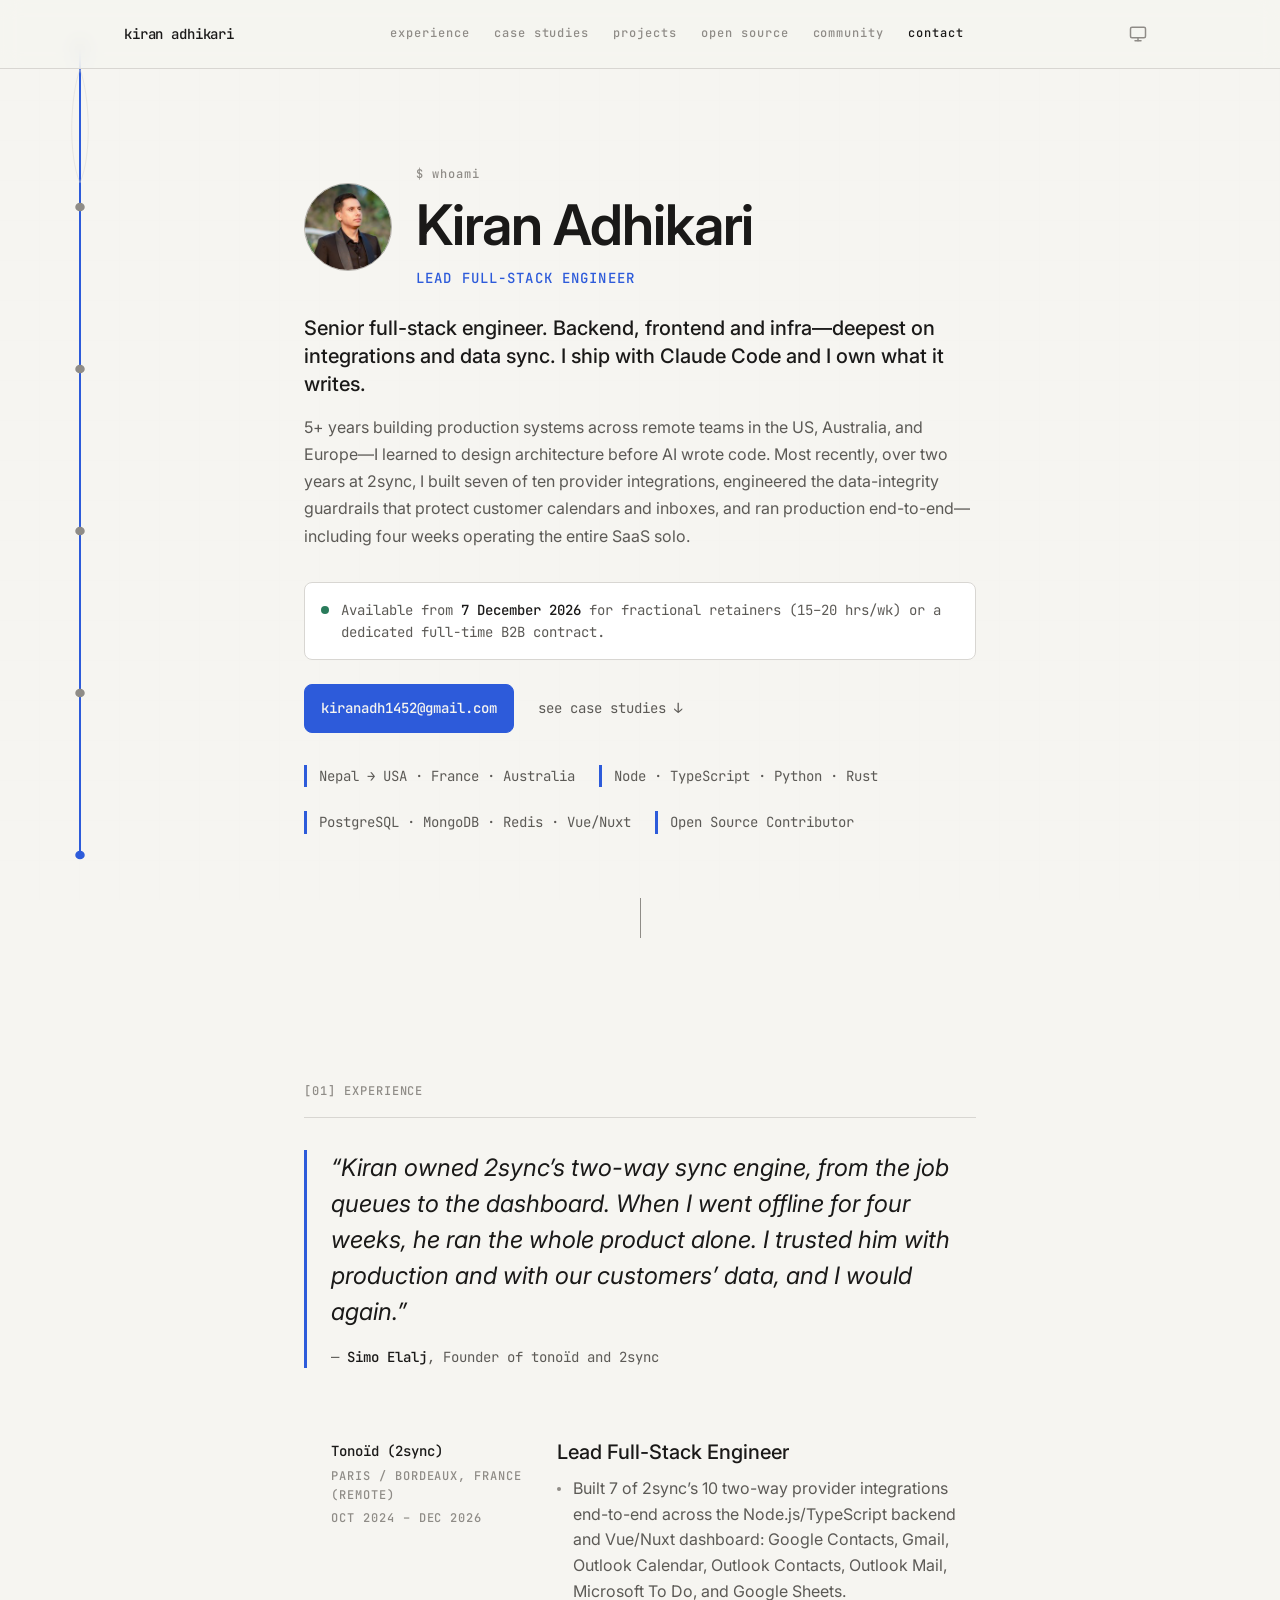
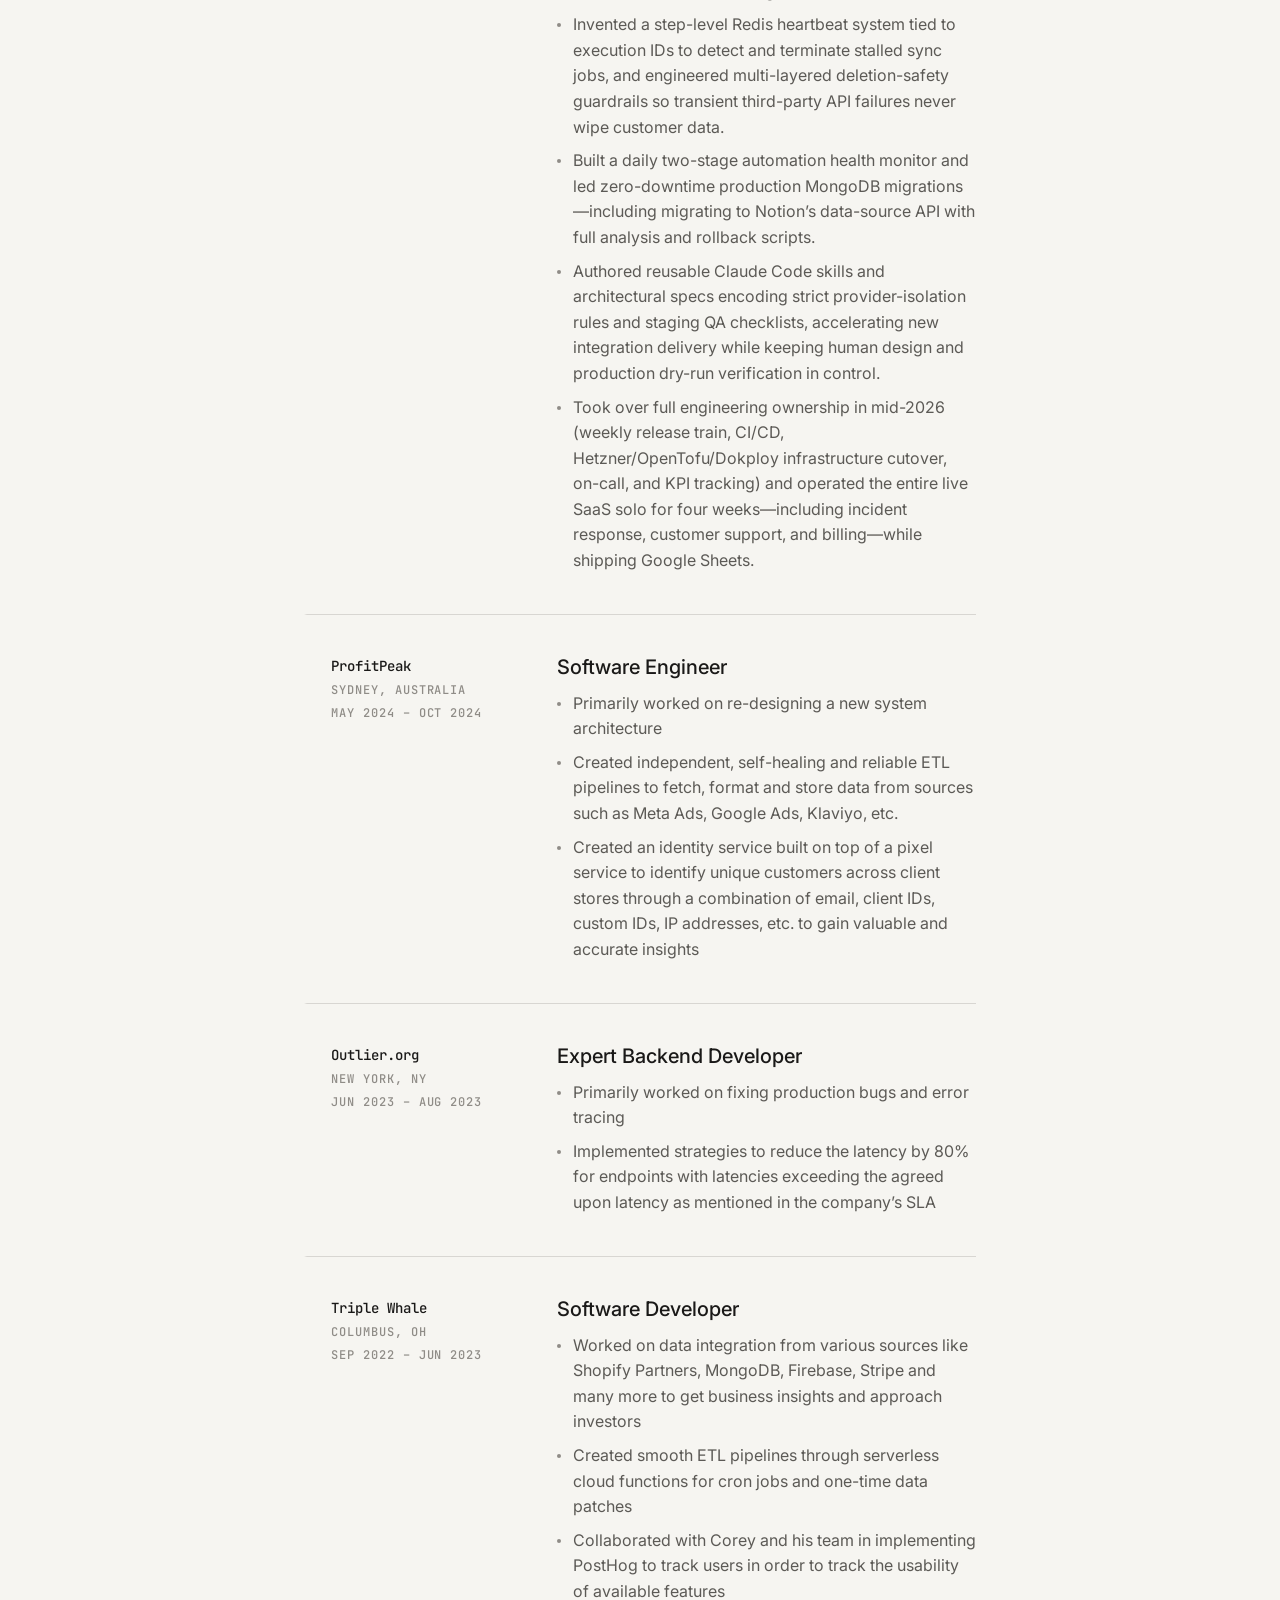
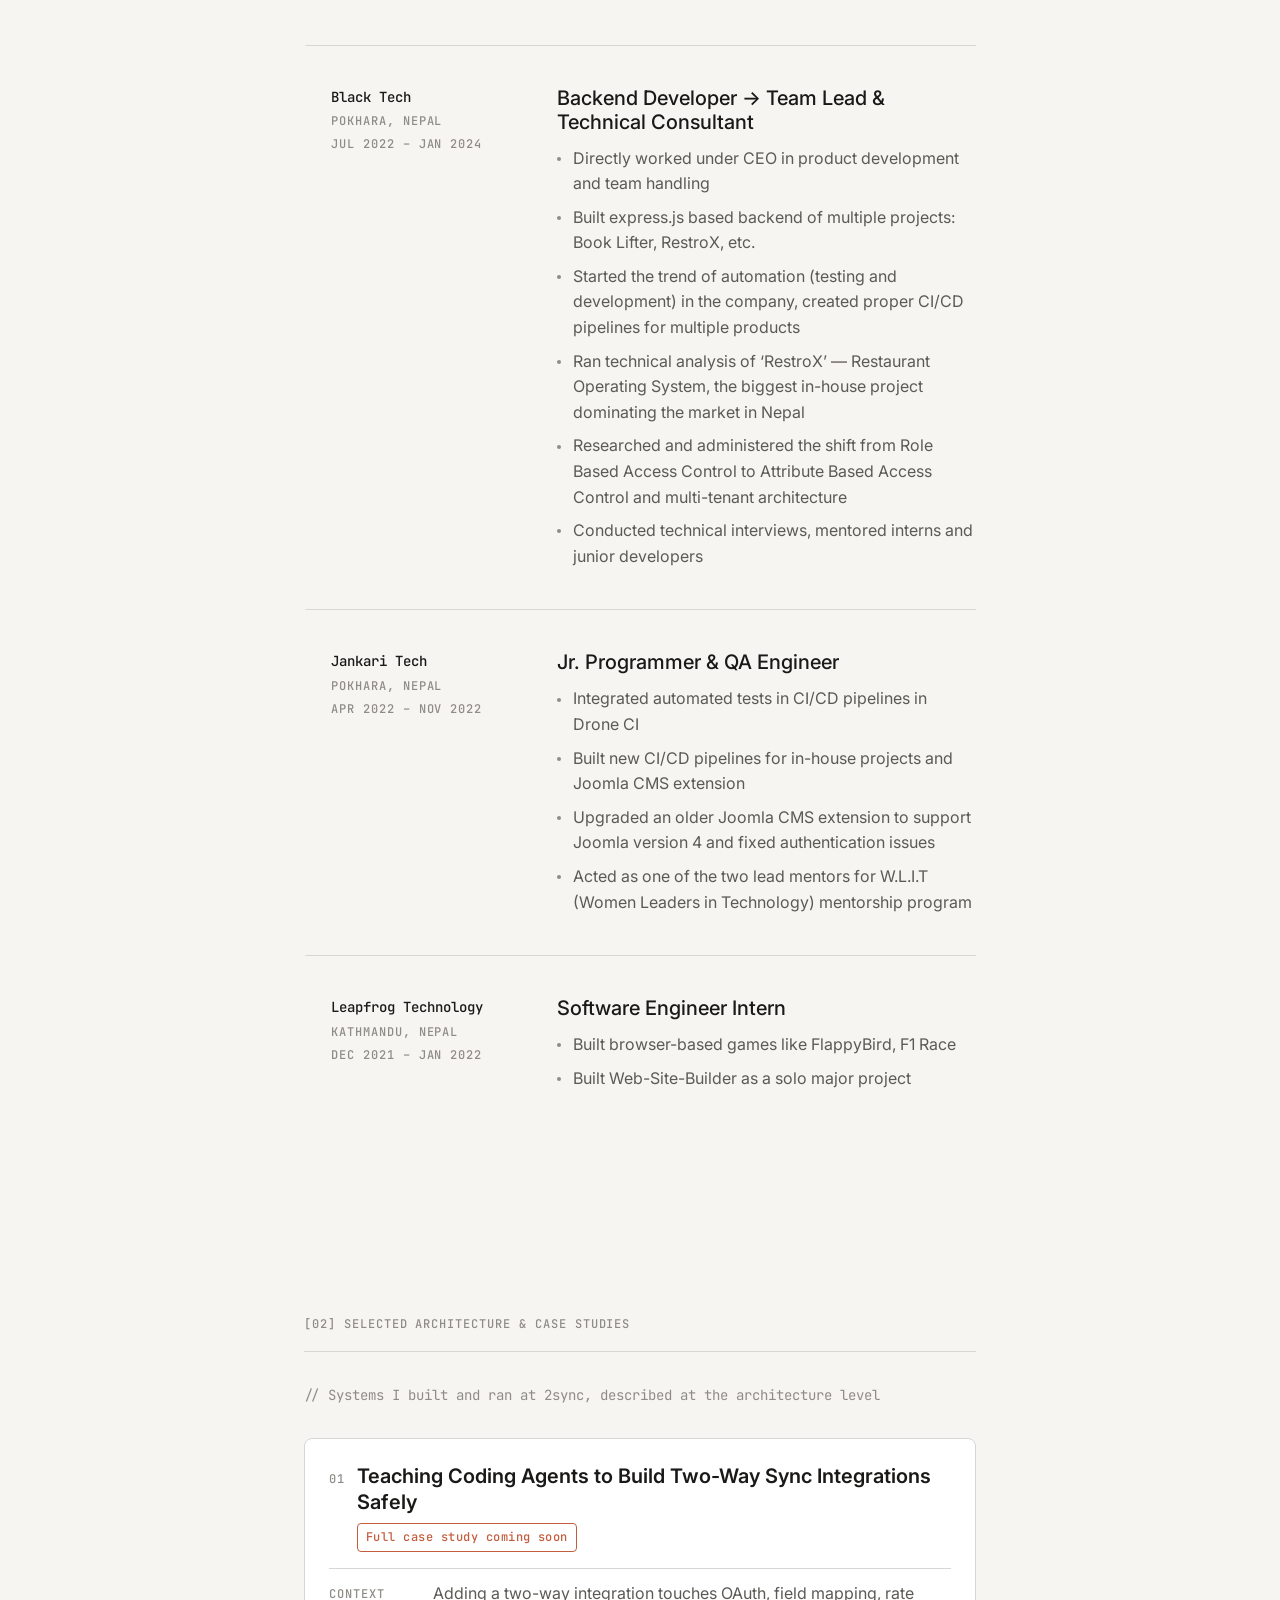
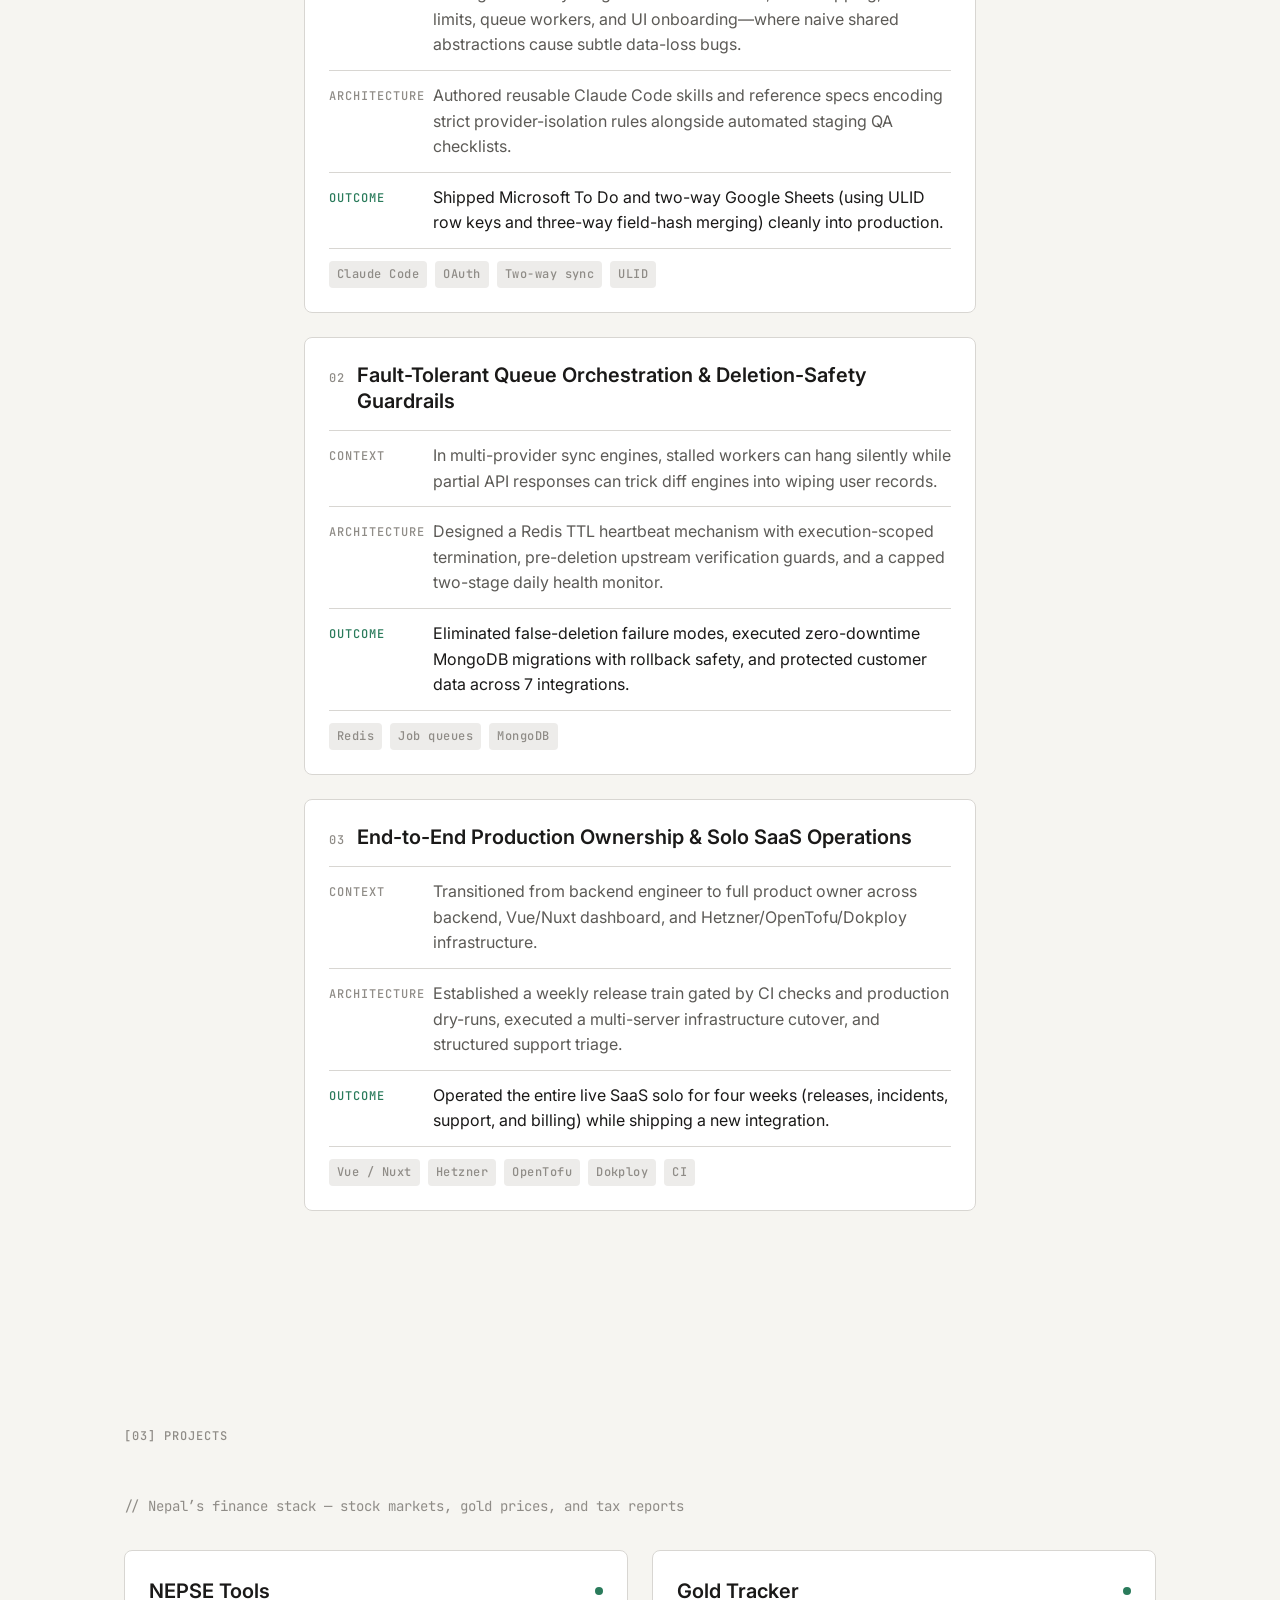
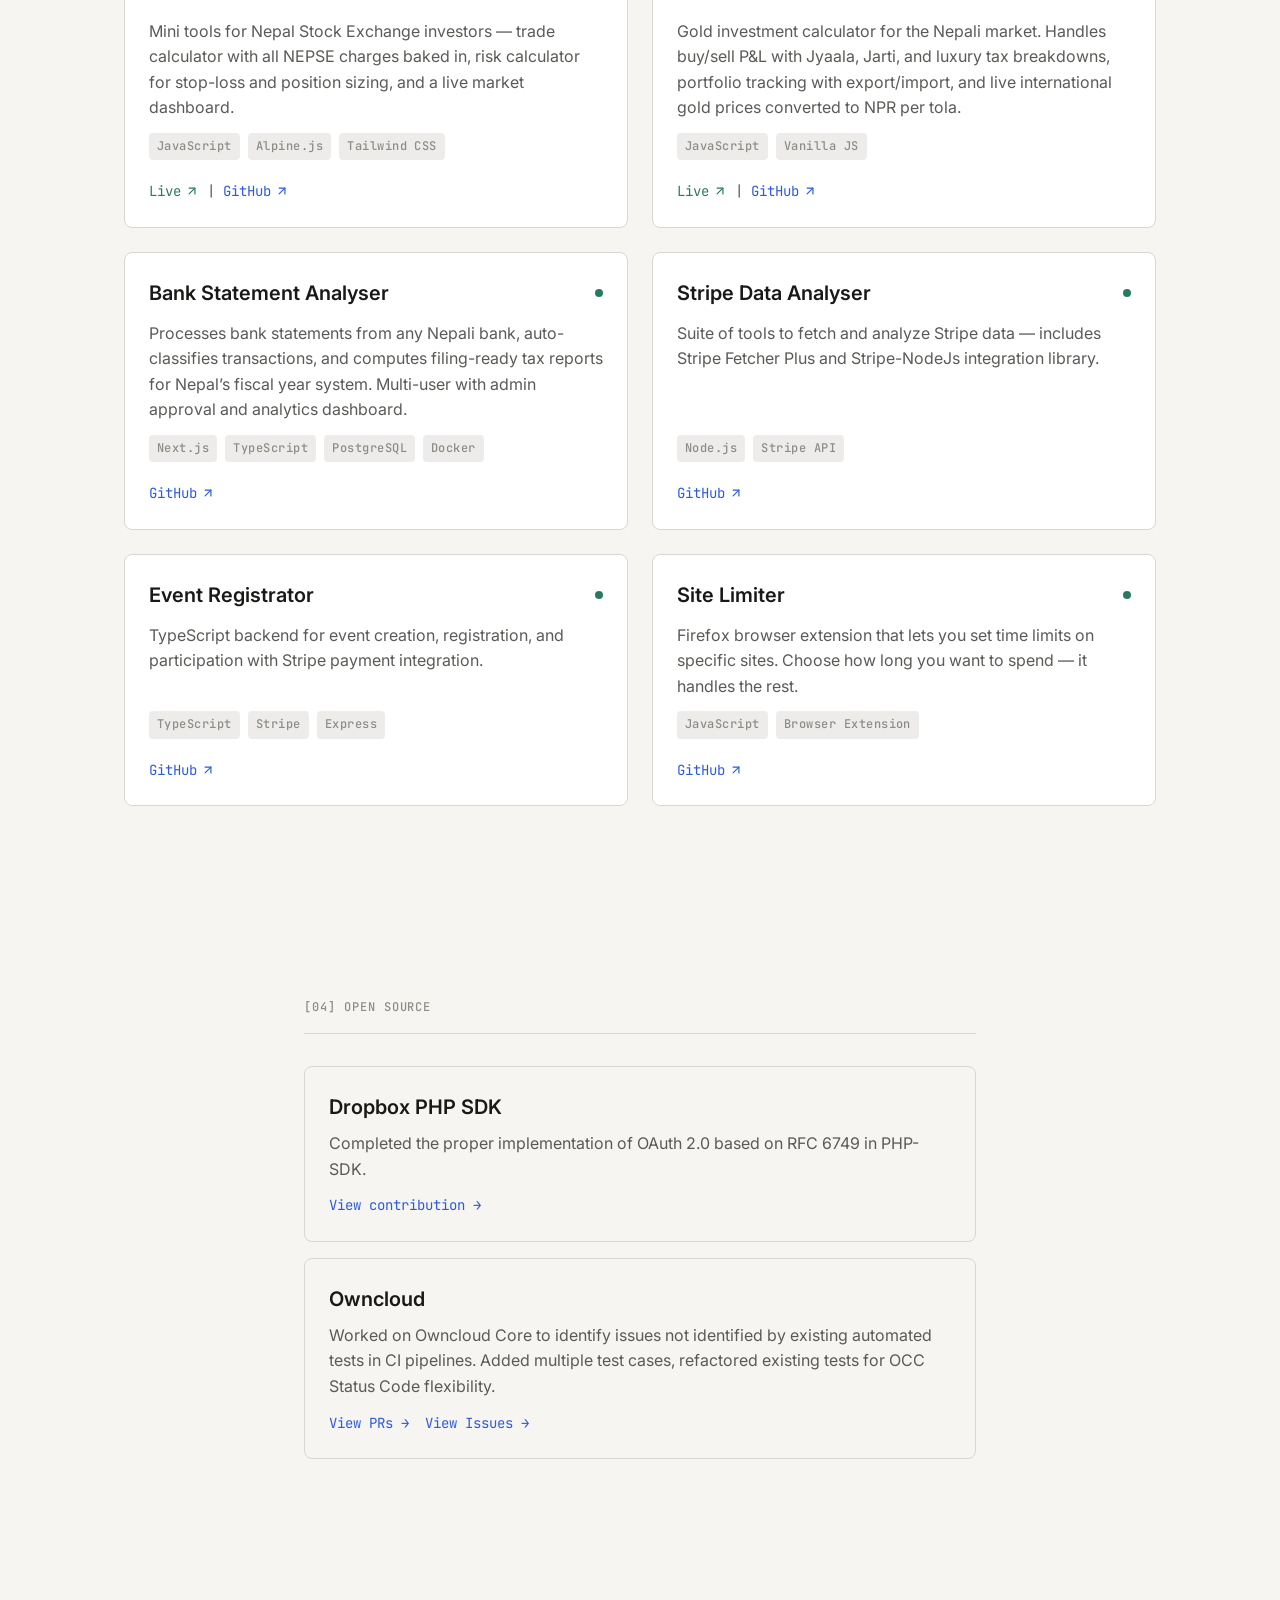
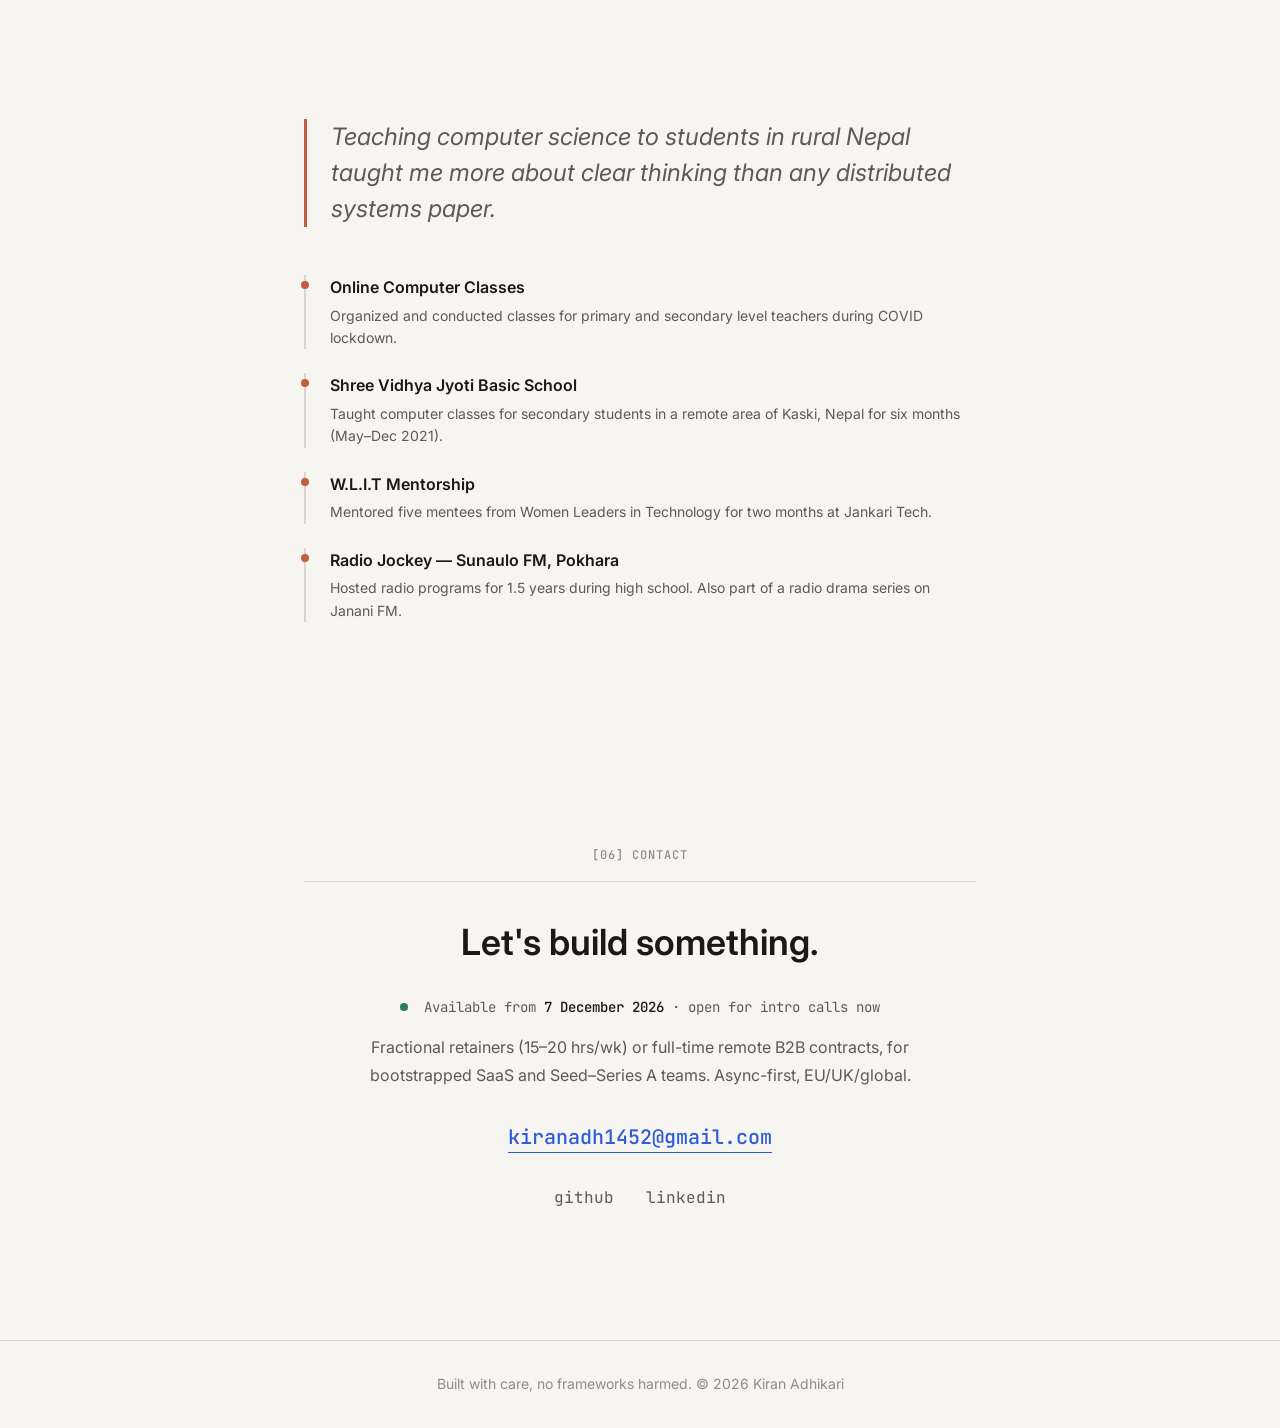
==== commit 3e01dcd1: "chore: retire outdated resume pages Replace /resume/ and /pro/ with redirects to the homepage and re" ====
--- a/index.html
+++ b/index.html
@@ -544,7 +544,6 @@
   <!-- Footer -->
   <footer class="footer">
     <p class="footer__text">Built with care, no frameworks harmed. &copy; 2026 Kiran Adhikari</p>
-    <a href="/resume/" class="footer__link">View Resume &rarr;</a>
   </footer>
 
   <script src="/js/main.js"></script>
--- a/css/style.css
+++ b/css/style.css
@@ -1140,16 +1140,6 @@
   transition: color 300ms;
 }
 
-.footer__link {
-  font-size: var(--type-small);
-  color: var(--text-tertiary);
-  transition: color 200ms;
-}
-
-.footer__link:hover {
-  color: var(--accent-primary);
-}
-
 /* ========================================
    COMMIT GRAPH SIDEBAR (Desktop)
    ======================================== */
